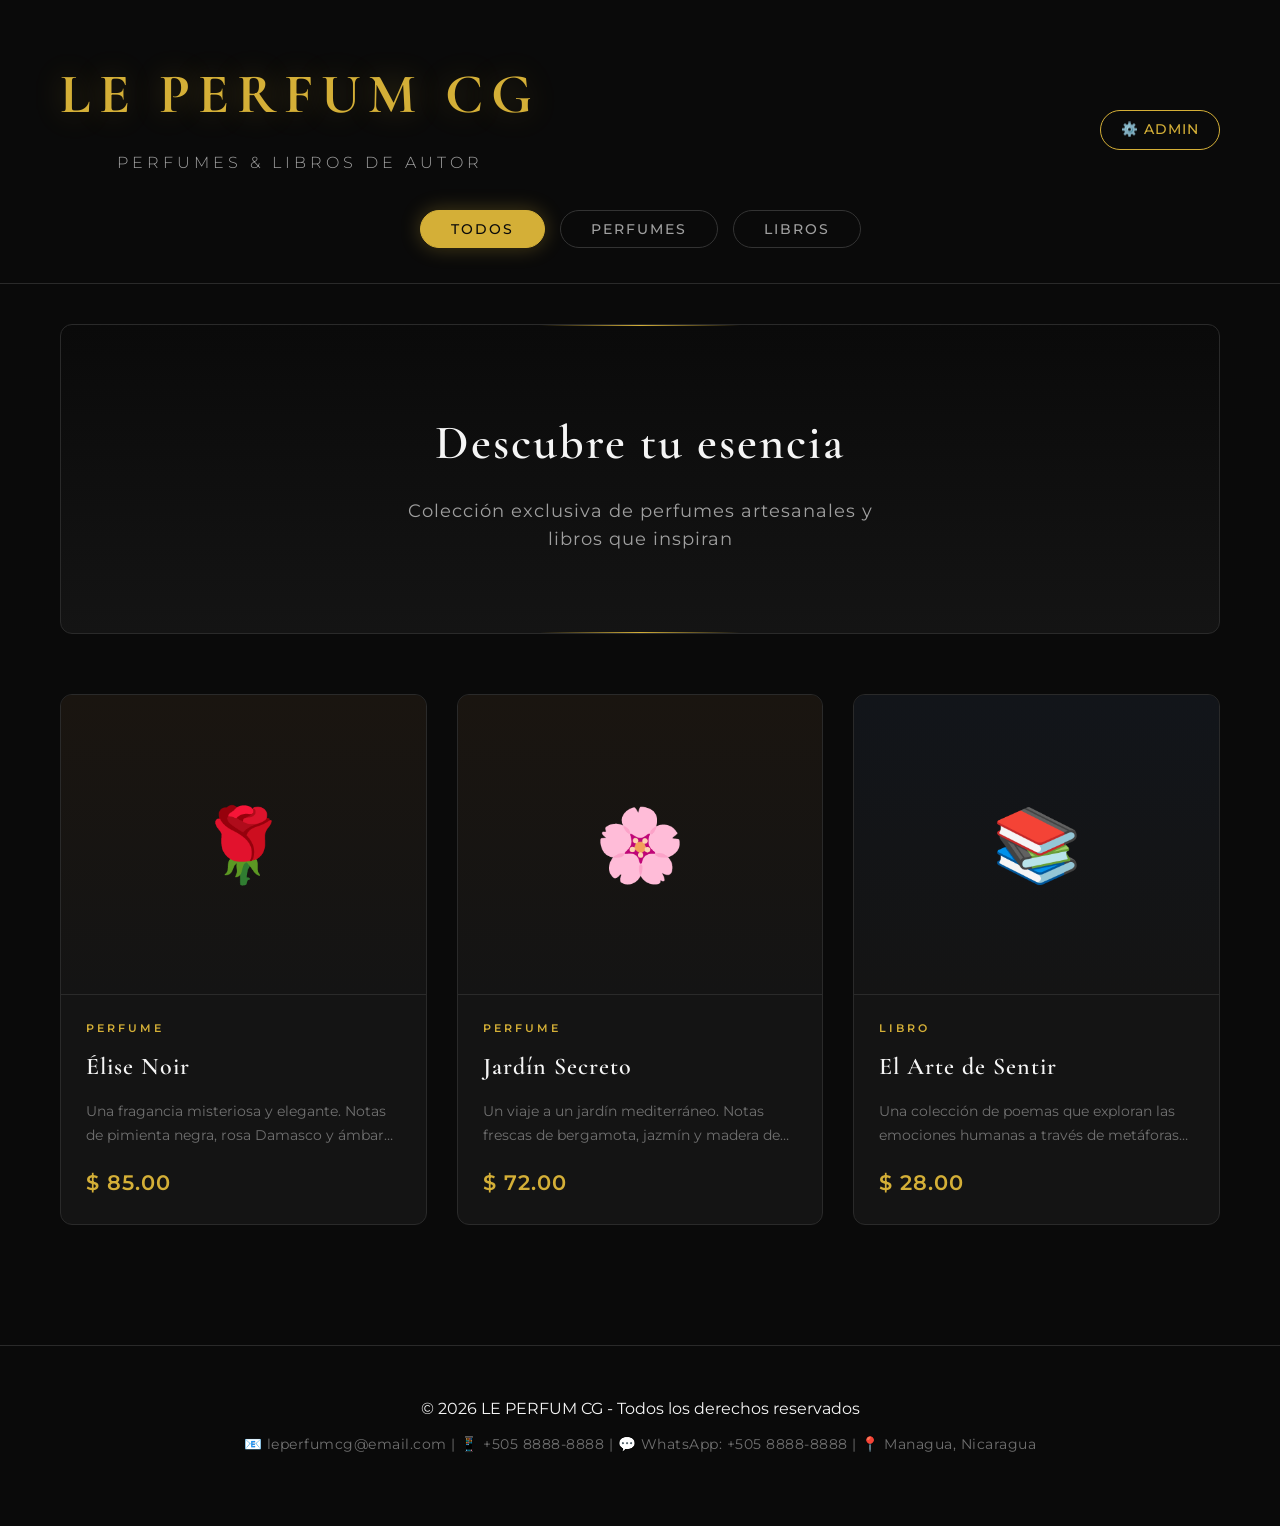
==== index.html @ 25c8f08e "Dark luxury redesign - Cormorant Garamond + Montserrat fonts" ====
<!DOCTYPE html>
<html lang="es">
<head>
    <meta charset="UTF-8">
    <meta name="viewport" content="width=device-width, initial-scale=1.0">
    <title>LE PERFUM CG - Catálogo</title>
    <link rel="stylesheet" href="styles.css">
    <link href="https://fonts.googleapis.com/css2?family=Cormorant+Garamond:wght@400;500;600;700&family=Montserrat:wght@300;400;500;600&display=swap" rel="stylesheet">
</head>
<body>
    <header class="header">
        <div class="container">
            <div class="header-top">
                <div>
                    <h1 class="logo" id="headerLogo">LE PERFUM CG</h1>
                    <p class="tagline" id="headerSlogan">Perfumes & Libros de Autor</p>
                </div>
                <a href="admin.html" class="admin-link">⚙️ Admin</a>
            </div>
            <nav class="nav">
                <button class="nav-btn active" data-filter="all">Todos</button>
                <button class="nav-btn" data-filter="perfume">Perfumes</button>
                <button class="nav-btn" data-filter="libro">Libros</button>
            </nav>
        </div>
    </header>

    <main class="main">
        <div class="container">
            <section class="hero">
                <h2>Descubre tu esencia</h2>
                <p>Colección exclusiva de perfumes artesanales y libros que inspiran</p>
            </section>

            <div class="products-grid" id="productsGrid">
                <!-- Productos se cargan dinámicamente -->
            </div>
        </div>
    </main>

    <section class="product-detail" id="productDetail">
        <div class="detail-content">
            <button class="close-btn" id="closeDetail">&times;</button>
            <div class="detail-image" id="detailImage"></div>
            <div class="detail-info">
                <h2 id="detailName"></h2>
                <p class="detail-category" id="detailCategory"></p>
                <p class="detail-description" id="detailDescription"></p>
                <p class="detail-price" id="detailPrice"></p>
                <div class="detail-features" id="detailFeatures"></div>
                <button class="contact-btn">Consultar disponibilidad</button>
            </div>
        </div>
    </section>

    <footer class="footer">
        <div class="container">
            <p id="footerText">&copy; 2026 LE PERFUM CG - Todos los derechos reservados</p>
            <p class="contact-info" id="footerContact">Contacto: leperfumcg@email.com | WhatsApp: +505 8888-8888</p>
            <div class="social-links" id="socialLinks"></div>
        </div>
    </footer>

    <script src="catalog.js"></script>
    <script src="app.js"></script>
</body>
</html>
---- styles.css ----
* {
    margin: 0;
    padding: 0;
    box-sizing: border-box;
}

:root {
    --primary: #0a0a0a;
    --primary-light: #1a1a1a;
    --primary-medium: #141414;
    --accent: #d4af37;
    --accent-light: #e8c960;
    --accent-glow: rgba(212, 175, 55, 0.3);
    --bg-body: #0a0a0a;
    --bg-card: #141414;
    --bg-card-hover: #1a1a1a;
    --text-primary: #f5f5f5;
    --text-secondary: #a0a0a0;
    --text-muted: #707070;
    --border: #2a2a2a;
    --border-light: #333333;
    --white: #ffffff;
    --shadow: 0 4px 30px rgba(0, 0, 0, 0.5);
    --shadow-hover: 0 8px 40px rgba(212, 175, 55, 0.15);
    --radius: 12px;
    --transition: all 0.4s cubic-bezier(0.25, 0.46, 0.45, 0.94);
}

body {
    font-family: 'Montserrat', sans-serif;
    background: var(--bg-body);
    color: var(--text-primary);
    line-height: 1.6;
}

.container {
    max-width: 1200px;
    margin: 0 auto;
    padding: 0 20px;
}

/* Header */
.header {
    background: var(--primary);
    color: var(--white);
    padding: 50px 0 35px;
    text-align: center;
    border-bottom: 1px solid var(--border);
}

.header-top {
    display: flex;
    justify-content: space-between;
    align-items: center;
    flex-wrap: wrap;
    gap: 20px;
}

.admin-link {
    color: var(--accent);
    text-decoration: none;
    font-size: 0.85rem;
    padding: 8px 20px;
    border: 1px solid var(--accent);
    border-radius: 30px;
    transition: var(--transition);
    letter-spacing: 1px;
    text-transform: uppercase;
    font-weight: 500;
}

.admin-link:hover {
    background: var(--accent);
    color: var(--primary);
    box-shadow: 0 0 20px var(--accent-glow);
}

.logo {
    font-family: 'Cormorant Garamond', serif;
    font-size: 3.5rem;
    font-weight: 700;
    letter-spacing: 8px;
    margin-bottom: 10px;
    color: var(--accent);
    text-shadow: 0 0 30px var(--accent-glow);
}

.tagline {
    font-size: 1rem;
    font-weight: 300;
    color: var(--text-secondary);
    letter-spacing: 4px;
    margin-bottom: 35px;
    text-transform: uppercase;
}

.nav {
    display: flex;
    justify-content: center;
    gap: 15px;
    flex-wrap: wrap;
}

.nav-btn {
    background: transparent;
    border: 1px solid var(--border-light);
    color: var(--text-secondary);
    padding: 10px 30px;
    font-family: 'Montserrat', sans-serif;
    font-size: 0.85rem;
    font-weight: 500;
    cursor: pointer;
    border-radius: 30px;
    transition: var(--transition);
    letter-spacing: 2px;
    text-transform: uppercase;
}

.nav-btn:hover,
.nav-btn.active {
    background: var(--accent);
    color: var(--primary);
    border-color: var(--accent);
    box-shadow: 0 0 20px var(--accent-glow);
}

/* Hero */
.hero {
    text-align: center;
    padding: 80px 20px;
    background: linear-gradient(180deg, var(--primary) 0%, var(--primary-medium) 100%);
    border-radius: var(--radius);
    margin: 40px 0;
    border: 1px solid var(--border);
    position: relative;
    overflow: hidden;
}

.hero::before {
    content: '';
    position: absolute;
    top: 0;
    left: 50%;
    transform: translateX(-50%);
    width: 200px;
    height: 1px;
    background: linear-gradient(90deg, transparent, var(--accent), transparent);
}

.hero::after {
    content: '';
    position: absolute;
    bottom: 0;
    left: 50%;
    transform: translateX(-50%);
    width: 200px;
    height: 1px;
    background: linear-gradient(90deg, transparent, var(--accent), transparent);
}

.hero h2 {
    font-family: 'Cormorant Garamond', serif;
    font-size: 3rem;
    color: var(--text-primary);
    margin-bottom: 15px;
    font-weight: 600;
    letter-spacing: 2px;
}

.hero p {
    color: var(--text-secondary);
    font-size: 1.1rem;
    max-width: 500px;
    margin: 0 auto;
    letter-spacing: 1px;
}

/* Products Grid */
.products-grid {
    display: grid;
    grid-template-columns: repeat(auto-fill, minmax(300px, 1fr));
    gap: 30px;
    padding: 20px 0 80px;
}

/* Product Card */
.product-card {
    background: var(--bg-card);
    border-radius: var(--radius);
    overflow: hidden;
    border: 1px solid var(--border);
    transition: var(--transition);
    cursor: pointer;
}

.product-card:hover {
    transform: translateY(-10px);
    border-color: var(--accent);
    box-shadow: var(--shadow-hover);
}

.product-image {
    width: 100%;
    height: 300px;
    display: flex;
    align-items: center;
    justify-content: center;
    font-size: 4.5rem;
    background: var(--primary-medium);
    border-bottom: 1px solid var(--border);
    transition: var(--transition);
}

.product-card:hover .product-image {
    background: var(--primary-light);
}

.product-image.perfume {
    background: linear-gradient(180deg, #1a1510 0%, #141414 100%);
}

.product-image.libro {
    background: linear-gradient(180deg, #12151a 0%, #141414 100%);
}

.product-card:hover .product-image.perfume {
    background: linear-gradient(180deg, #2a2015 0%, #1a1a1a 100%);
}

.product-card:hover .product-image.libro {
    background: linear-gradient(180deg, #151a25 0%, #1a1a1a 100%);
}

.product-info {
    padding: 25px;
}

.product-category {
    font-size: 0.7rem;
    text-transform: uppercase;
    letter-spacing: 3px;
    color: var(--accent);
    font-weight: 600;
    margin-bottom: 10px;
}

.product-name {
    font-family: 'Cormorant Garamond', serif;
    font-size: 1.5rem;
    color: var(--text-primary);
    margin-bottom: 12px;
    font-weight: 600;
    letter-spacing: 1px;
}

.product-description {
    font-size: 0.9rem;
    color: var(--text-muted);
    margin-bottom: 18px;
    display: -webkit-box;
    -webkit-line-clamp: 2;
    -webkit-box-orient: vertical;
    overflow: hidden;
    line-height: 1.7;
}

.product-price {
    font-size: 1.3rem;
    font-weight: 600;
    color: var(--accent);
    letter-spacing: 1px;
}

/* Product Detail Modal */
.product-detail {
    position: fixed;
    top: 0;
    left: 0;
    width: 100%;
    height: 100%;
    background: rgba(0, 0, 0, 0.92);
    display: none;
    align-items: center;
    justify-content: center;
    z-index: 1000;
    padding: 20px;
    backdrop-filter: blur(10px);
}

.product-detail.active {
    display: flex;
}

.detail-content {
    background: var(--bg-card);
    border-radius: var(--radius);
    max-width: 850px;
    width: 100%;
    max-height: 90vh;
    overflow-y: auto;
    display: grid;
    grid-template-columns: 1fr 1fr;
    position: relative;
    border: 1px solid var(--border);
    box-shadow: 0 20px 60px rgba(0, 0, 0, 0.5);
}

.close-btn {
    position: absolute;
    top: 15px;
    right: 15px;
    background: var(--primary);
    border: 1px solid var(--border);
    font-size: 1.5rem;
    cursor: pointer;
    color: var(--text-secondary);
    z-index: 10;
    width: 45px;
    height: 45px;
    display: flex;
    align-items: center;
    justify-content: center;
    border-radius: 50%;
    transition: var(--transition);
}

.close-btn:hover {
    background: var(--accent);
    color: var(--primary);
    border-color: var(--accent);
}

.detail-image {
    min-height: 400px;
    display: flex;
    align-items: center;
    justify-content: center;
    font-size: 6rem;
    border-radius: var(--radius) 0 0 var(--radius);
}

.detail-image.product-image.perfume {
    background: linear-gradient(180deg, #1a1510 0%, #141414 100%);
}

.detail-image.product-image.libro {
    background: linear-gradient(180deg, #12151a 0%, #141414 100%);
}

.detail-info {
    padding: 45px;
    display: flex;
    flex-direction: column;
    justify-content: center;
}

.detail-info h2 {
    font-family: 'Cormorant Garamond', serif;
    font-size: 2.2rem;
    color: var(--text-primary);
    margin-bottom: 12px;
    font-weight: 600;
    letter-spacing: 1px;
}

.detail-category {
    font-size: 0.75rem;
    text-transform: uppercase;
    letter-spacing: 3px;
    color: var(--accent);
    font-weight: 600;
    margin-bottom: 25px;
}

.detail-description {
    color: var(--text-secondary);
    margin-bottom: 25px;
    line-height: 1.9;
    font-size: 0.95rem;
}

.detail-price {
    font-size: 1.7rem;
    font-weight: 600;
    color: var(--accent);
    margin-bottom: 30px;
    letter-spacing: 1px;
}

.detail-features {
    margin-bottom: 30px;
}

.detail-features h4 {
    font-size: 0.8rem;
    text-transform: uppercase;
    letter-spacing: 2px;
    color: var(--text-primary);
    margin-bottom: 15px;
    font-weight: 600;
}

.detail-features ul {
    list-style: none;
}

.detail-features li {
    padding: 8px 0;
    color: var(--text-secondary);
    font-size: 0.9rem;
    border-bottom: 1px solid var(--border);
}

.detail-features li::before {
    content: "—";
    color: var(--accent);
    margin-right: 12px;
}

.contact-btn {
    background: var(--accent);
    color: var(--primary);
    border: none;
    padding: 16px 35px;
    font-family: 'Montserrat', sans-serif;
    font-size: 0.85rem;
    font-weight: 600;
    cursor: pointer;
    border-radius: 30px;
    transition: var(--transition);
    letter-spacing: 2px;
    text-transform: uppercase;
}

.contact-btn:hover {
    background: var(--accent-light);
    box-shadow: 0 0 25px var(--accent-glow);
}

/* Footer */
.footer {
    background: var(--primary);
    color: var(--text-primary);
    text-align: center;
    padding: 50px 20px;
    margin-top: 40px;
    border-top: 1px solid var(--border);
}

.footer p {
    margin-bottom: 12px;
}

.contact-info {
    color: var(--text-muted);
    font-size: 0.9rem;
    letter-spacing: 0.5px;
}

.social-links {
    margin-top: 20px;
    display: flex;
    justify-content: center;
    gap: 25px;
}

.social-link {
    color: var(--accent);
    text-decoration: none;
    font-size: 0.85rem;
    transition: var(--transition);
    letter-spacing: 1px;
    text-transform: uppercase;
    font-weight: 500;
}

.social-link:hover {
    color: var(--accent-light);
    text-shadow: 0 0 10px var(--accent-glow);
}

/* Responsive */
@media (max-width: 768px) {
    .header-top {
        flex-direction: column;
        text-align: center;
    }

    .logo {
        font-size: 2.2rem;
        letter-spacing: 4px;
    }

    .tagline {
        font-size: 0.85rem;
        letter-spacing: 3px;
    }

    .hero h2 {
        font-size: 2rem;
    }

    .detail-content {
        grid-template-columns: 1fr;
    }

    .detail-image {
        min-height: 250px;
        border-radius: var(--radius) var(--radius) 0 0;
    }

    .detail-info {
        padding: 30px;
    }

    .products-grid {
        grid-template-columns: 1fr;
    }
}

/* Animaciones de entrada */
.product-card {
    animation: fadeInUp 0.6s cubic-bezier(0.25, 0.46, 0.45, 0.94) forwards;
    opacity: 0;
}

@keyframes fadeInUp {
    from {
        opacity: 0;
        transform: translateY(30px);
    }
    to {
        opacity: 1;
        transform: translateY(0);
    }
}

.product-card:nth-child(1) { animation-delay: 0.1s; }
.product-card:nth-child(2) { animation-delay: 0.2s; }
.product-card:nth-child(3) { animation-delay: 0.3s; }
.product-card:nth-child(4) { animation-delay: 0.4s; }
.product-card:nth-child(5) { animation-delay: 0.5s; }
.product-card:nth-child(6) { animation-delay: 0.6s; }

/* Scrollbar elegante */
::-webkit-scrollbar {
    width: 8px;
}

::-webkit-scrollbar-track {
    background: var(--primary);
}

::-webkit-scrollbar-thumb {
    background: var(--border-light);
    border-radius: 4px;
}

::-webkit-scrollbar-thumb:hover {
    background: var(--accent);
}

/* Selección de texto */
::selection {
    background: var(--accent);
    color: var(--primary);
}
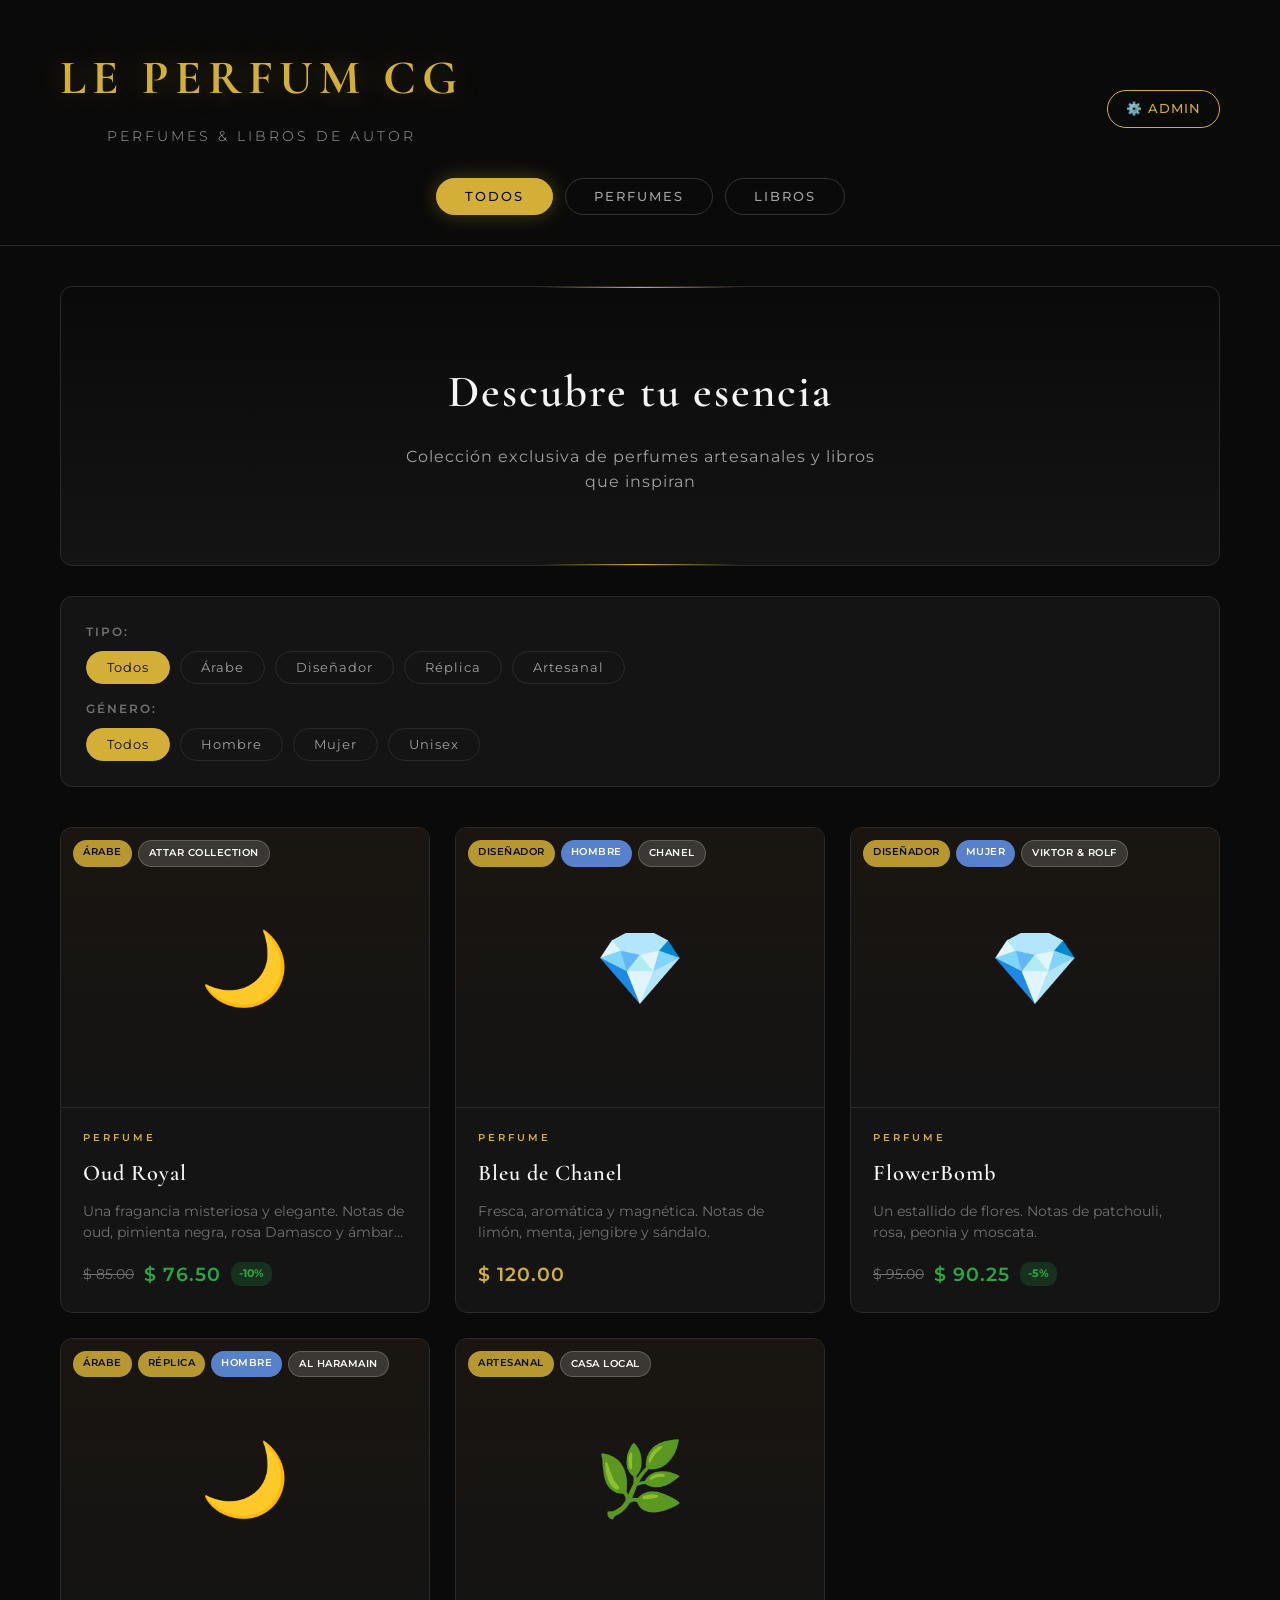
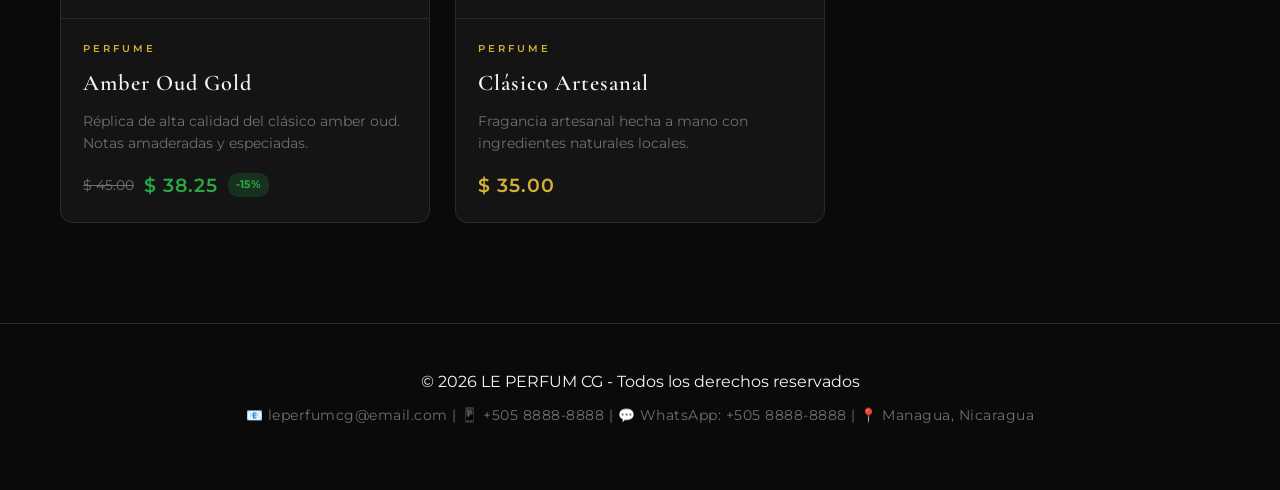
==== commit 4bfd9ae0: "Major update: responsive design, image upload, perfume types, gender filters, discounts" ====
--- a/index.html
+++ b/index.html
@@ -32,9 +32,34 @@
                 <p>Colección exclusiva de perfumes artesanales y libros que inspiran</p>
             </section>
 
+            <!-- Filtros avanzados -->
+            <div class="advanced-filters" id="advancedFilters">
+                <div class="filter-group">
+                    <label>Tipo:</label>
+                    <div class="filter-chips">
+                        <button class="filter-chip active" data-type="all">Todos</button>
+                        <button class="filter-chip" data-type="arabe">Árabe</button>
+                        <button class="filter-chip" data-type="disenador">Diseñador</button>
+                        <button class="filter-chip" data-type="replica">Réplica</button>
+                        <button class="filter-chip" data-type="artesanal">Artesanal</button>
+                    </div>
+                </div>
+                <div class="filter-group">
+                    <label>Género:</label>
+                    <div class="filter-chips">
+                        <button class="filter-chip active" data-gender="all">Todos</button>
+                        <button class="filter-chip" data-gender="hombre">Hombre</button>
+                        <button class="filter-chip" data-gender="mujer">Mujer</button>
+                        <button class="filter-chip" data-gender="unisex">Unisex</button>
+                    </div>
+                </div>
+            </div>
+
             <div class="products-grid" id="productsGrid">
                 <!-- Productos se cargan dinámicamente -->
             </div>
+
+            <p class="no-results" id="noResults" style="display:none;">No se encontraron productos con estos filtros.</p>
         </div>
     </main>
 
@@ -43,6 +68,7 @@
             <button class="close-btn" id="closeDetail">&times;</button>
             <div class="detail-image" id="detailImage"></div>
             <div class="detail-info">
+                <p class="detail-brand" id="detailBrand"></p>
                 <h2 id="detailName"></h2>
                 <p class="detail-category" id="detailCategory"></p>
                 <p class="detail-description" id="detailDescription"></p>
@@ -56,7 +82,7 @@
     <footer class="footer">
         <div class="container">
             <p id="footerText">&copy; 2026 LE PERFUM CG - Todos los derechos reservados</p>
-            <p class="contact-info" id="footerContact">Contacto: leperfumcg@email.com | WhatsApp: +505 8888-8888</p>
+            <p class="contact-info" id="footerContact"></p>
             <div class="social-links" id="socialLinks"></div>
         </div>
     </footer>
--- a/styles.css
+++ b/styles.css
@@ -43,7 +43,7 @@
 .header {
     background: var(--primary);
     color: var(--white);
-    padding: 50px 0 35px;
+    padding: 40px 0 30px;
     text-align: center;
     border-bottom: 1px solid var(--border);
 }
@@ -59,8 +59,8 @@
 .admin-link {
     color: var(--accent);
     text-decoration: none;
-    font-size: 0.85rem;
-    padding: 8px 20px;
+    font-size: 0.8rem;
+    padding: 8px 18px;
     border: 1px solid var(--accent);
     border-radius: 30px;
     transition: var(--transition);
@@ -77,27 +77,27 @@
 
 .logo {
     font-family: 'Cormorant Garamond', serif;
-    font-size: 3.5rem;
+    font-size: 3rem;
     font-weight: 700;
-    letter-spacing: 8px;
-    margin-bottom: 10px;
+    letter-spacing: 6px;
+    margin-bottom: 8px;
     color: var(--accent);
     text-shadow: 0 0 30px var(--accent-glow);
 }
 
 .tagline {
-    font-size: 1rem;
+    font-size: 0.9rem;
     font-weight: 300;
     color: var(--text-secondary);
-    letter-spacing: 4px;
-    margin-bottom: 35px;
+    letter-spacing: 3px;
+    margin-bottom: 30px;
     text-transform: uppercase;
 }
 
 .nav {
     display: flex;
     justify-content: center;
-    gap: 15px;
+    gap: 12px;
     flex-wrap: wrap;
 }
 
@@ -105,9 +105,9 @@
     background: transparent;
     border: 1px solid var(--border-light);
     color: var(--text-secondary);
-    padding: 10px 30px;
+    padding: 10px 28px;
     font-family: 'Montserrat', sans-serif;
-    font-size: 0.85rem;
+    font-size: 0.8rem;
     font-weight: 500;
     cursor: pointer;
     border-radius: 30px;
@@ -127,10 +127,10 @@
 /* Hero */
 .hero {
     text-align: center;
-    padding: 80px 20px;
+    padding: 70px 20px;
     background: linear-gradient(180deg, var(--primary) 0%, var(--primary-medium) 100%);
     border-radius: var(--radius);
-    margin: 40px 0;
+    margin: 40px 0 30px;
     border: 1px solid var(--border);
     position: relative;
     overflow: hidden;
@@ -160,7 +160,7 @@
 
 .hero h2 {
     font-family: 'Cormorant Garamond', serif;
-    font-size: 3rem;
+    font-size: 2.8rem;
     color: var(--text-primary);
     margin-bottom: 15px;
     font-weight: 600;
@@ -169,18 +169,79 @@
 
 .hero p {
     color: var(--text-secondary);
-    font-size: 1.1rem;
+    font-size: 1rem;
     max-width: 500px;
     margin: 0 auto;
     letter-spacing: 1px;
 }
 
+/* Advanced Filters */
+.advanced-filters {
+    margin-bottom: 30px;
+    padding: 25px;
+    background: var(--bg-card);
+    border-radius: var(--radius);
+    border: 1px solid var(--border);
+}
+
+.filter-group {
+    margin-bottom: 15px;
+}
+
+.filter-group:last-child {
+    margin-bottom: 0;
+}
+
+.filter-group label {
+    display: block;
+    font-size: 0.75rem;
+    text-transform: uppercase;
+    letter-spacing: 2px;
+    color: var(--text-muted);
+    margin-bottom: 10px;
+    font-weight: 600;
+}
+
+.filter-chips {
+    display: flex;
+    flex-wrap: wrap;
+    gap: 10px;
+}
+
+.filter-chip {
+    background: transparent;
+    border: 1px solid var(--border);
+    color: var(--text-secondary);
+    padding: 8px 20px;
+    border-radius: 25px;
+    cursor: pointer;
+    font-family: 'Montserrat', sans-serif;
+    font-size: 0.8rem;
+    transition: var(--transition);
+    letter-spacing: 1px;
+}
+
+.filter-chip:hover,
+.filter-chip.active {
+    background: var(--accent);
+    color: var(--primary);
+    border-color: var(--accent);
+}
+
+/* No Results */
+.no-results {
+    text-align: center;
+    padding: 60px 20px;
+    color: var(--text-muted);
+    font-size: 1.1rem;
+}
+
 /* Products Grid */
 .products-grid {
     display: grid;
-    grid-template-columns: repeat(auto-fill, minmax(300px, 1fr));
-    gap: 30px;
-    padding: 20px 0 80px;
+    grid-template-columns: repeat(3, 1fr);
+    gap: 25px;
+    padding: 10px 0 60px;
 }
 
 /* Product Card */
@@ -194,14 +255,14 @@
 }
 
 .product-card:hover {
-    transform: translateY(-10px);
+    transform: translateY(-8px);
     border-color: var(--accent);
     box-shadow: var(--shadow-hover);
 }
 
 .product-image {
     width: 100%;
-    height: 300px;
+    height: 280px;
     display: flex;
     align-items: center;
     justify-content: center;
@@ -209,10 +270,23 @@
     background: var(--primary-medium);
     border-bottom: 1px solid var(--border);
     transition: var(--transition);
-}
-
-.product-card:hover .product-image {
-    background: var(--primary-light);
+    position: relative;
+    overflow: hidden;
+}
+
+.product-img {
+    width: 100%;
+    height: 100%;
+    object-fit: cover;
+}
+
+.product-emoji {
+    font-size: 4.5rem;
+    transition: transform 0.3s;
+}
+
+.product-card:hover .product-emoji {
+    transform: scale(1.1);
 }
 
 .product-image.perfume {
@@ -231,44 +305,110 @@
     background: linear-gradient(180deg, #151a25 0%, #1a1a1a 100%);
 }
 
+/* Badges */
+.product-badges {
+    position: absolute;
+    top: 12px;
+    left: 12px;
+    display: flex;
+    flex-wrap: wrap;
+    gap: 6px;
+}
+
+.badge {
+    padding: 4px 10px;
+    border-radius: 15px;
+    font-size: 0.65rem;
+    font-weight: 600;
+    letter-spacing: 0.5px;
+    text-transform: uppercase;
+    backdrop-filter: blur(10px);
+}
+
+.badge-type {
+    background: rgba(212, 175, 55, 0.85);
+    color: #0a0a0a;
+}
+
+.badge-gender {
+    background: rgba(100, 149, 237, 0.85);
+    color: #ffffff;
+}
+
+.badge-brand {
+    background: rgba(255, 255, 255, 0.15);
+    color: #ffffff;
+    border: 1px solid rgba(255, 255, 255, 0.2);
+}
+
 .product-info {
-    padding: 25px;
+    padding: 22px;
 }
 
 .product-category {
-    font-size: 0.7rem;
+    font-size: 0.65rem;
     text-transform: uppercase;
     letter-spacing: 3px;
     color: var(--accent);
     font-weight: 600;
-    margin-bottom: 10px;
+    margin-bottom: 8px;
 }
 
 .product-name {
     font-family: 'Cormorant Garamond', serif;
-    font-size: 1.5rem;
+    font-size: 1.4rem;
     color: var(--text-primary);
-    margin-bottom: 12px;
+    margin-bottom: 10px;
     font-weight: 600;
     letter-spacing: 1px;
 }
 
 .product-description {
-    font-size: 0.9rem;
+    font-size: 0.85rem;
     color: var(--text-muted);
-    margin-bottom: 18px;
+    margin-bottom: 15px;
     display: -webkit-box;
     -webkit-line-clamp: 2;
     -webkit-box-orient: vertical;
     overflow: hidden;
-    line-height: 1.7;
-}
-
+    line-height: 1.6;
+}
+
+/* Price */
 .product-price {
-    font-size: 1.3rem;
+    font-size: 1.2rem;
     font-weight: 600;
     color: var(--accent);
     letter-spacing: 1px;
+}
+
+.price-container {
+    display: flex;
+    align-items: center;
+    gap: 10px;
+    flex-wrap: wrap;
+}
+
+.price-original {
+    text-decoration: line-through;
+    color: var(--text-muted);
+    font-size: 0.9rem;
+}
+
+.price-final {
+    font-size: 1.2rem;
+    font-weight: 600;
+    color: #28a745;
+    letter-spacing: 1px;
+}
+
+.price-discount-badge {
+    background: rgba(40, 167, 69, 0.2);
+    color: #28a745;
+    padding: 3px 8px;
+    border-radius: 10px;
+    font-size: 0.7rem;
+    font-weight: 700;
 }
 
 /* Product Detail Modal */
@@ -337,6 +477,13 @@
     justify-content: center;
     font-size: 6rem;
     border-radius: var(--radius) 0 0 var(--radius);
+    overflow: hidden;
+}
+
+.detail-image img {
+    width: 100%;
+    height: 100%;
+    object-fit: cover;
 }
 
 .detail-image.product-image.perfume {
@@ -348,56 +495,76 @@
 }
 
 .detail-info {
-    padding: 45px;
+    padding: 40px;
     display: flex;
     flex-direction: column;
     justify-content: center;
 }
 
+.detail-brand {
+    font-size: 0.75rem;
+    text-transform: uppercase;
+    letter-spacing: 3px;
+    color: var(--text-muted);
+    margin-bottom: 8px;
+}
+
 .detail-info h2 {
     font-family: 'Cormorant Garamond', serif;
-    font-size: 2.2rem;
+    font-size: 2rem;
+    color: var(--text-primary);
+    margin-bottom: 10px;
+    font-weight: 600;
+    letter-spacing: 1px;
+}
+
+.detail-category {
+    font-size: 0.75rem;
+    text-transform: uppercase;
+    letter-spacing: 2px;
+    color: var(--accent);
+    font-weight: 600;
+    margin-bottom: 20px;
+}
+
+.detail-description {
+    color: var(--text-secondary);
+    margin-bottom: 20px;
+    line-height: 1.8;
+    font-size: 0.9rem;
+}
+
+.detail-price {
+    font-size: 1.5rem;
+    font-weight: 600;
+    color: var(--accent);
+    margin-bottom: 25px;
+    letter-spacing: 1px;
+}
+
+.detail-price-original {
+    text-decoration: line-through;
+    color: var(--text-muted);
+    font-size: 1rem;
+    margin-right: 10px;
+}
+
+.detail-price-final {
+    color: #28a745;
+    font-size: 1.5rem;
+}
+
+.detail-features {
+    margin-bottom: 25px;
+}
+
+.detail-features h4 {
+    font-size: 0.8rem;
+    text-transform: uppercase;
+    letter-spacing: 2px;
     color: var(--text-primary);
     margin-bottom: 12px;
     font-weight: 600;
-    letter-spacing: 1px;
-}
-
-.detail-category {
-    font-size: 0.75rem;
-    text-transform: uppercase;
-    letter-spacing: 3px;
-    color: var(--accent);
-    font-weight: 600;
-    margin-bottom: 25px;
-}
-
-.detail-description {
-    color: var(--text-secondary);
-    margin-bottom: 25px;
-    line-height: 1.9;
-    font-size: 0.95rem;
-}
-
-.detail-price {
-    font-size: 1.7rem;
-    font-weight: 600;
-    color: var(--accent);
-    margin-bottom: 30px;
-    letter-spacing: 1px;
-}
-
-.detail-features {
-    margin-bottom: 30px;
-}
-
-.detail-features h4 {
-    font-size: 0.8rem;
-    text-transform: uppercase;
-    letter-spacing: 2px;
-    color: var(--text-primary);
-    margin-bottom: 15px;
-    font-weight: 600;
 }
 
 .detail-features ul {
@@ -405,25 +572,25 @@
 }
 
 .detail-features li {
-    padding: 8px 0;
+    padding: 7px 0;
     color: var(--text-secondary);
-    font-size: 0.9rem;
+    font-size: 0.85rem;
     border-bottom: 1px solid var(--border);
 }
 
 .detail-features li::before {
     content: "—";
     color: var(--accent);
-    margin-right: 12px;
+    margin-right: 10px;
 }
 
 .contact-btn {
     background: var(--accent);
     color: var(--primary);
     border: none;
-    padding: 16px 35px;
+    padding: 14px 30px;
     font-family: 'Montserrat', sans-serif;
-    font-size: 0.85rem;
+    font-size: 0.8rem;
     font-weight: 600;
     cursor: pointer;
     border-radius: 30px;
@@ -442,23 +609,23 @@
     background: var(--primary);
     color: var(--text-primary);
     text-align: center;
-    padding: 50px 20px;
+    padding: 45px 20px;
     margin-top: 40px;
     border-top: 1px solid var(--border);
 }
 
 .footer p {
-    margin-bottom: 12px;
+    margin-bottom: 10px;
 }
 
 .contact-info {
     color: var(--text-muted);
-    font-size: 0.9rem;
+    font-size: 0.85rem;
     letter-spacing: 0.5px;
 }
 
 .social-links {
-    margin-top: 20px;
+    margin-top: 18px;
     display: flex;
     justify-content: center;
     gap: 25px;
@@ -467,7 +634,7 @@
 .social-link {
     color: var(--accent);
     text-decoration: none;
-    font-size: 0.85rem;
+    font-size: 0.8rem;
     transition: var(--transition);
     letter-spacing: 1px;
     text-transform: uppercase;
@@ -479,7 +646,16 @@
     text-shadow: 0 0 10px var(--accent-glow);
 }
 
-/* Responsive */
+/* ===== RESPONSIVE ===== */
+
+/* Tablet */
+@media (max-width: 1024px) {
+    .products-grid {
+        grid-template-columns: repeat(2, 1fr);
+    }
+}
+
+/* Mobile */
 @media (max-width: 768px) {
     .header-top {
         flex-direction: column;
@@ -487,21 +663,54 @@
     }
 
     .logo {
-        font-size: 2.2rem;
+        font-size: 2rem;
         letter-spacing: 4px;
     }
 
     .tagline {
-        font-size: 0.85rem;
-        letter-spacing: 3px;
+        font-size: 0.8rem;
+        letter-spacing: 2px;
+        margin-bottom: 25px;
+    }
+
+    .hero {
+        padding: 50px 15px;
+        margin: 25px 0 20px;
     }
 
     .hero h2 {
         font-size: 2rem;
     }
 
+    .hero p {
+        font-size: 0.9rem;
+    }
+
+    .products-grid {
+        grid-template-columns: 1fr;
+        gap: 20px;
+    }
+
+    .product-image {
+        height: 250px;
+    }
+
+    .advanced-filters {
+        padding: 18px;
+    }
+
+    .filter-chips {
+        gap: 8px;
+    }
+
+    .filter-chip {
+        padding: 6px 16px;
+        font-size: 0.75rem;
+    }
+
     .detail-content {
         grid-template-columns: 1fr;
+        max-height: 95vh;
     }
 
     .detail-image {
@@ -510,15 +719,66 @@
     }
 
     .detail-info {
-        padding: 30px;
-    }
-
-    .products-grid {
-        grid-template-columns: 1fr;
-    }
-}
-
-/* Animaciones de entrada */
+        padding: 25px;
+    }
+
+    .detail-info h2 {
+        font-size: 1.6rem;
+    }
+
+    .detail-price {
+        font-size: 1.3rem;
+    }
+
+    .social-links {
+        flex-direction: column;
+        gap: 12px;
+    }
+}
+
+/* Small Mobile */
+@media (max-width: 480px) {
+    .container {
+        padding: 0 15px;
+    }
+
+    .logo {
+        font-size: 1.6rem;
+    }
+
+    .nav-btn {
+        padding: 8px 18px;
+        font-size: 0.7rem;
+        letter-spacing: 1px;
+    }
+
+    .product-image {
+        height: 220px;
+    }
+
+    .product-emoji {
+        font-size: 3.5rem;
+    }
+
+    .product-info {
+        padding: 18px;
+    }
+
+    .product-name {
+        font-size: 1.2rem;
+    }
+
+    .hero h2 {
+        font-size: 1.7rem;
+    }
+
+    .badge {
+        font-size: 0.6rem;
+        padding: 3px 8px;
+    }
+}
+
+/* Animaciones */
 .product-card {
     animation: fadeInUp 0.6s cubic-bezier(0.25, 0.46, 0.45, 0.94) forwards;
     opacity: 0;
@@ -542,7 +802,7 @@
 .product-card:nth-child(5) { animation-delay: 0.5s; }
 .product-card:nth-child(6) { animation-delay: 0.6s; }
 
-/* Scrollbar elegante */
+/* Scrollbar */
 ::-webkit-scrollbar {
     width: 8px;
 }
@@ -560,7 +820,6 @@
     background: var(--accent);
 }
 
-/* Selección de texto */
 ::selection {
     background: var(--accent);
     color: var(--primary);
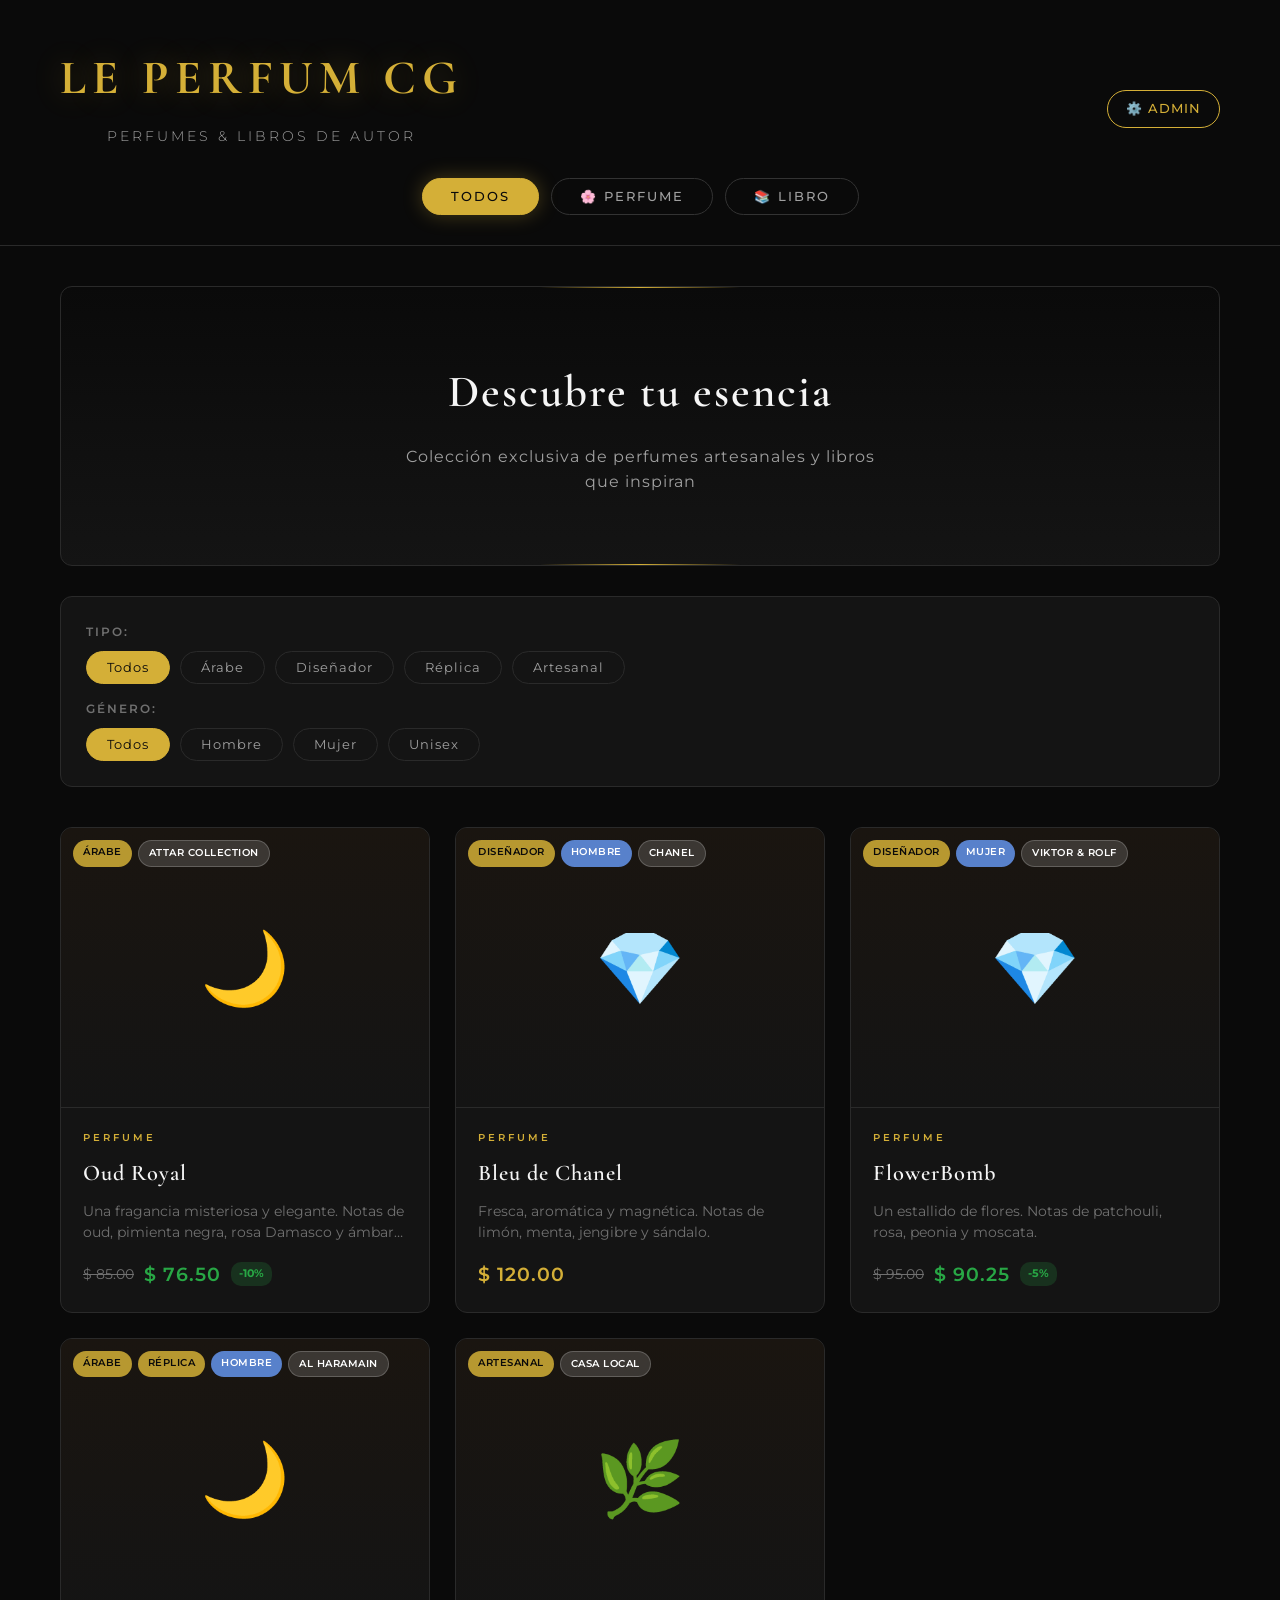
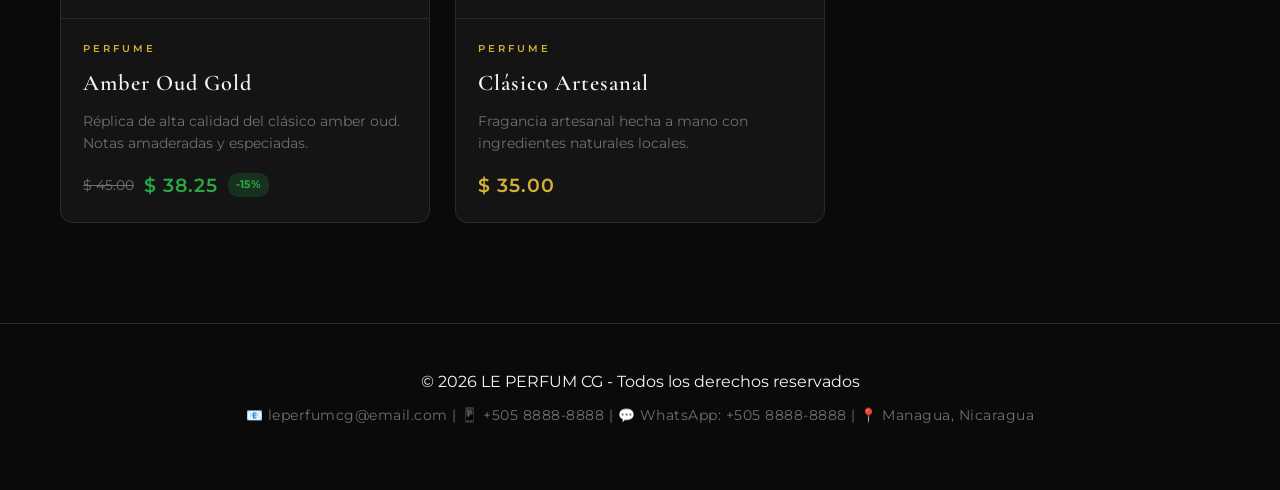
==== commit 30a20adb: "Square images, dynamic categories management, dynamic filters" ====
--- a/index.html
+++ b/index.html
@@ -18,9 +18,7 @@
                 <a href="admin.html" class="admin-link">⚙️ Admin</a>
             </div>
             <nav class="nav">
-                <button class="nav-btn active" data-filter="all">Todos</button>
-                <button class="nav-btn" data-filter="perfume">Perfumes</button>
-                <button class="nav-btn" data-filter="libro">Libros</button>
+                <!-- Se genera dinámicamente desde app.js -->
             </nav>
         </div>
     </header>
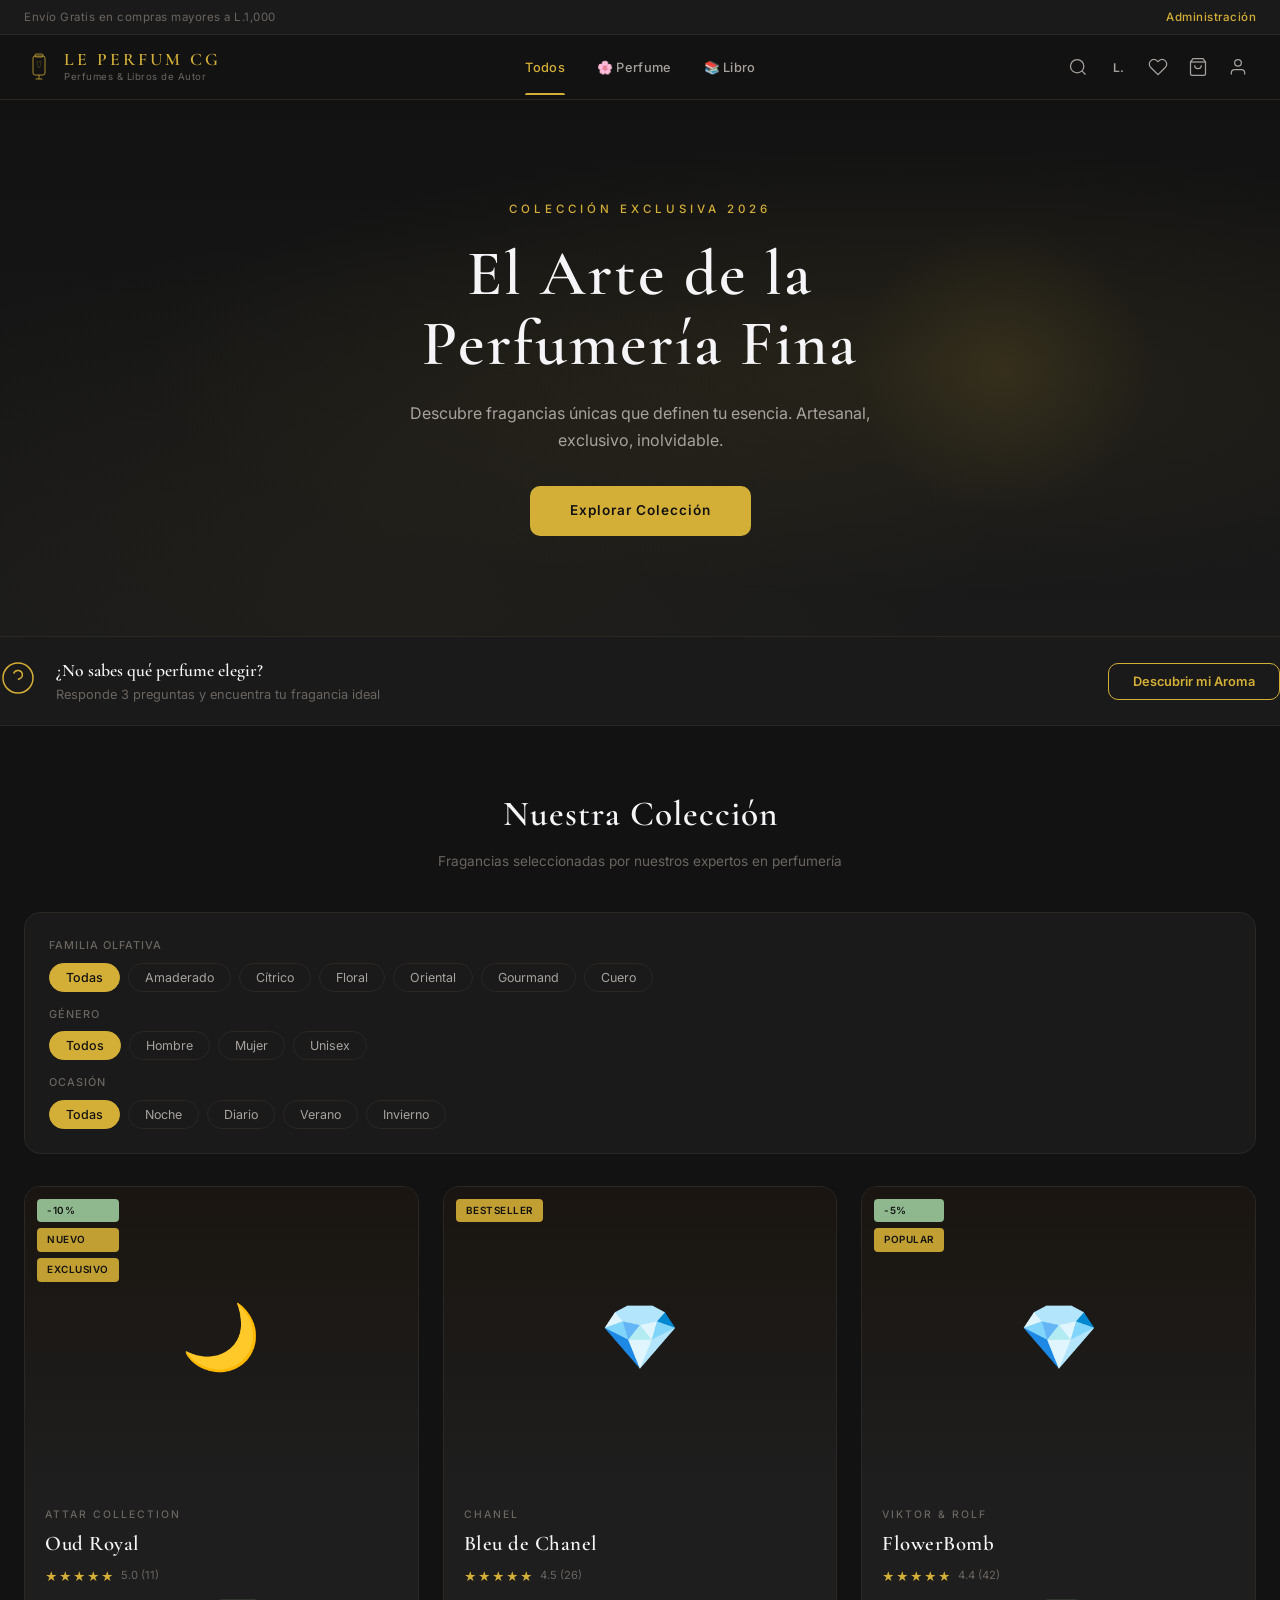
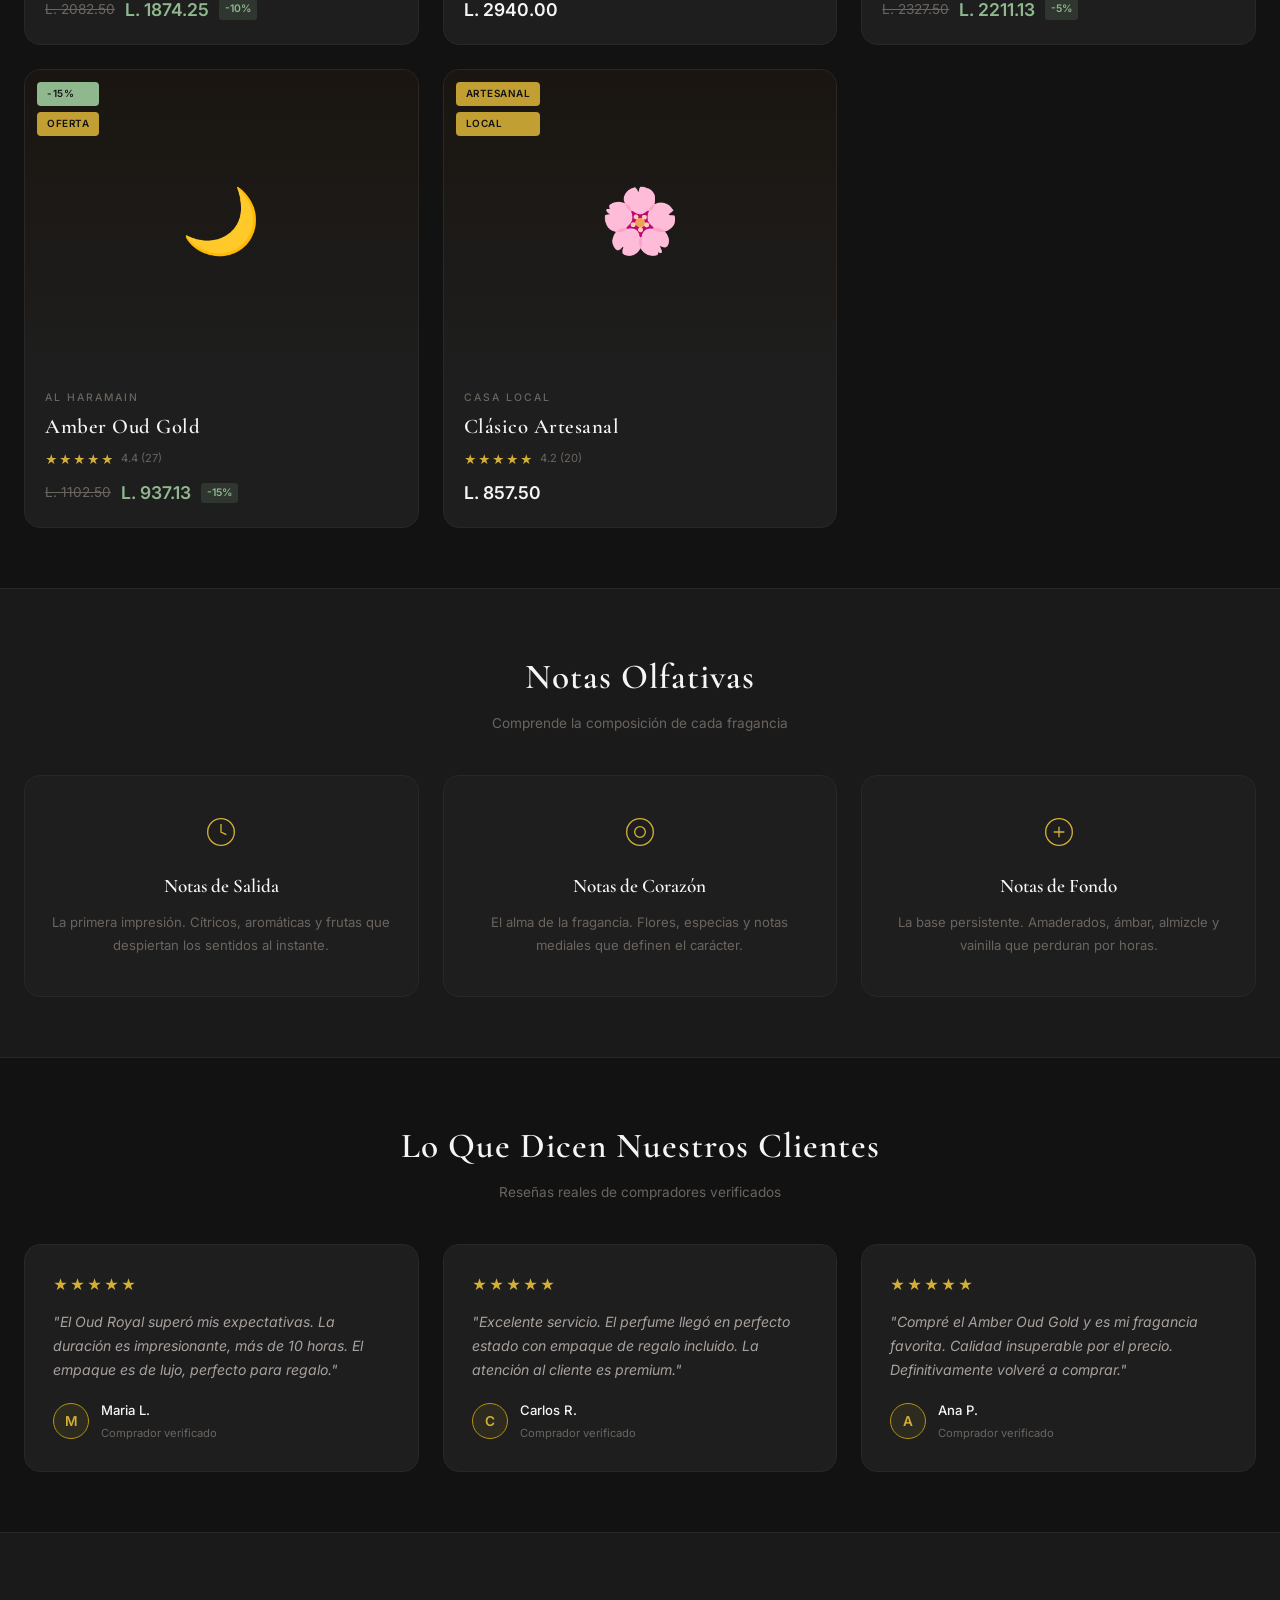
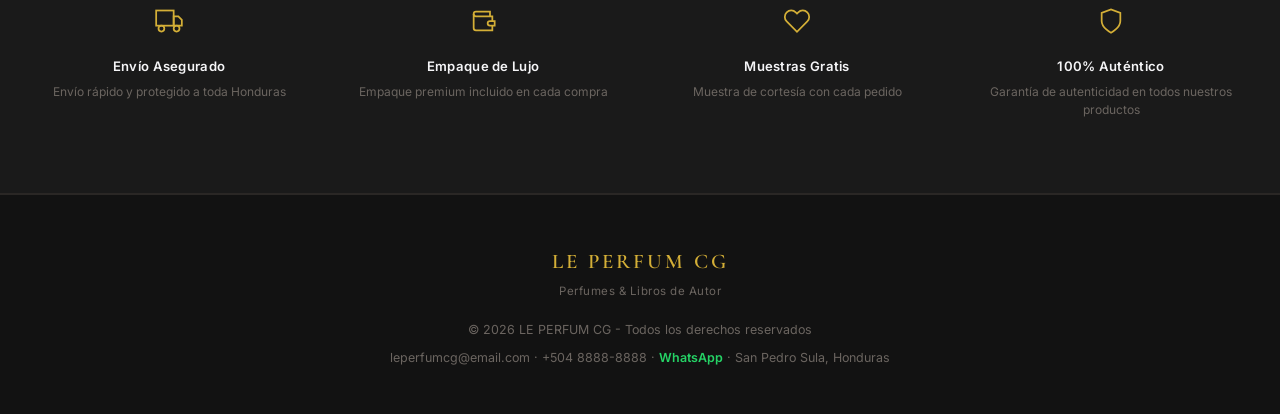
==== commit f44936ae: "feat: premium luxury catalog redesign + new product fields (olfactory, occasion, notes) + complete f" ====
--- a/index.html
+++ b/index.html
@@ -3,65 +3,269 @@
 <head>
     <meta charset="UTF-8">
     <meta name="viewport" content="width=device-width, initial-scale=1.0">
-    <title>LE PERFUM CG - Catálogo</title>
+    <title>LE PERFUM CG - Perfumería Fina & Esencias de Autor</title>
     <link rel="stylesheet" href="styles.css">
-    <link href="https://fonts.googleapis.com/css2?family=Cormorant+Garamond:wght@400;500;600;700&family=Montserrat:wght@300;400;500;600&display=swap" rel="stylesheet">
+    <link href="https://fonts.googleapis.com/css2?family=Cormorant+Garamond:wght@400;500;600;700&family=Inter:wght@300;400;500;600&display=swap" rel="stylesheet">
 </head>
 <body>
-    <header class="header">
-        <div class="container">
-            <div class="header-top">
-                <div>
-                    <h1 class="logo" id="headerLogo">LE PERFUM CG</h1>
-                    <p class="tagline" id="headerSlogan">Perfumes & Libros de Autor</p>
-                </div>
-                <a href="admin.html" class="admin-link">⚙️ Admin</a>
-            </div>
-            <nav class="nav">
+    <!-- Top Bar -->
+    <div class="top-bar">
+        <div class="container top-bar-inner">
+            <span>Envío Gratis en compras mayores a L.1,000</span>
+            <div class="top-bar-links">
+                <a href="admin.html">Administración</a>
+            </div>
+        </div>
+    </div>
+
+    <!-- Header -->
+    <header class="header" id="siteHeader">
+        <div class="container header-inner">
+            <!-- Brand -->
+            <a href="index.html" class="brand">
+                <svg class="brand-icon" viewBox="0 0 60 60" fill="none" xmlns="http://www.w3.org/2000/svg">
+                    <rect x="18" y="8" width="24" height="38" rx="4" stroke="currentColor" stroke-width="1.5"/>
+                    <rect x="22" y="4" width="16" height="6" rx="2" stroke="currentColor" stroke-width="1.5"/>
+                    <line x1="30" y1="46" x2="30" y2="54" stroke="currentColor" stroke-width="1.5"/>
+                    <line x1="24" y1="54" x2="36" y2="54" stroke="currentColor" stroke-width="1.5" stroke-linecap="round"/>
+                    <path d="M26 18 C26 18, 30 22, 34 18 C34 18, 34 28, 30 32 C26 28, 26 18, 26 18Z" stroke="currentColor" stroke-width="1" fill="none" opacity="0.4"/>
+                </svg>
+                <div class="brand-text">
+                    <span class="brand-name" id="headerLogo">LE PERFUM CG</span>
+                    <span class="brand-sub" id="headerSlogan">Perfumería Fina & Esencias de Autor</span>
+                </div>
+            </a>
+
+            <!-- Main Nav -->
+            <nav class="main-nav" id="mainNav">
                 <!-- Se genera dinámicamente desde app.js -->
             </nav>
+
+            <!-- Actions -->
+            <div class="header-actions">
+                <div class="search-wrapper" id="searchWrapper">
+                    <button class="icon-btn" id="searchToggle" title="Buscar">
+                        <svg width="20" height="20" viewBox="0 0 24 24" fill="none" stroke="currentColor" stroke-width="1.5"><circle cx="11" cy="11" r="8"/><line x1="21" y1="21" x2="16.65" y2="16.65"/></svg>
+                    </button>
+                    <div class="search-box" id="searchBox">
+                        <input type="text" id="searchInput" placeholder="Buscar perfumes, marcas...">
+                        <div class="search-results" id="searchResults"></div>
+                    </div>
+                </div>
+
+                <button class="icon-btn currency-toggle" id="currencyToggle" title="Moneda">
+                    <span id="currencyLabel">L.</span>
+                </button>
+
+                <button class="icon-btn" id="wishlistBtn" title="Lista de Deseos">
+                    <svg width="20" height="20" viewBox="0 0 24 24" fill="none" stroke="currentColor" stroke-width="1.5"><path d="M20.84 4.61a5.5 5.5 0 0 0-7.78 0L12 5.67l-1.06-1.06a5.5 5.5 0 0 0-7.78 7.78l1.06 1.06L12 21.23l7.78-7.78 1.06-1.06a5.5 5.5 0 0 0 0-7.78z"/></svg>
+                    <span class="badge-count" id="wishlistCount" style="display:none;">0</span>
+                </button>
+
+                <button class="icon-btn" id="cartBtn" title="Carrito">
+                    <svg width="20" height="20" viewBox="0 0 24 24" fill="none" stroke="currentColor" stroke-width="1.5"><path d="M6 2L3 6v14a2 2 0 0 0 2 2h14a2 2 0 0 0 2-2V6l-3-4z"/><line x1="3" y1="6" x2="21" y2="6"/><path d="M16 10a4 4 0 0 1-8 0"/></svg>
+                    <span class="badge-count" id="cartCount" style="display:none;">0</span>
+                </button>
+
+                <a href="admin.html" class="icon-btn" title="Mi Cuenta">
+                    <svg width="20" height="20" viewBox="0 0 24 24" fill="none" stroke="currentColor" stroke-width="1.5"><path d="M20 21v-2a4 4 0 0 0-4-4H8a4 4 0 0 0-4 4v2"/><circle cx="12" cy="7" r="4"/></svg>
+                </a>
+
+                <!-- Mobile Menu Toggle -->
+                <button class="icon-btn mobile-menu-toggle" id="mobileMenuToggle">
+                    <svg width="20" height="20" viewBox="0 0 24 24" fill="none" stroke="currentColor" stroke-width="1.5"><line x1="3" y1="6" x2="21" y2="6"/><line x1="3" y1="12" x2="21" y2="12"/><line x1="3" y1="18" x2="21" y2="18"/></svg>
+                </button>
+            </div>
+        </div>
+
+        <!-- Mobile Nav -->
+        <div class="mobile-nav" id="mobileNav">
+            <!-- Se genera dinámicamente -->
         </div>
     </header>
 
-    <main class="main">
+    <!-- Hero -->
+    <section class="hero" id="heroSection">
+        <div class="hero-bg"></div>
+        <div class="container hero-content">
+            <p class="hero-eyebrow">Colección Exclusiva 2026</p>
+            <h1 class="hero-title">El Arte de la<br>Perfumería Fina</h1>
+            <p class="hero-desc">Descubre fragancias únicas que definen tu esencia. Artesanal, exclusivo, inolvidable.</p>
+            <a href="#catalog" class="hero-cta">Explorar Colección</a>
+        </div>
+    </section>
+
+    <!-- Quiz Banner -->
+    <section class="quiz-banner">
+        <div class="container quiz-inner">
+            <div class="quiz-icon">
+                <svg width="36" height="36" viewBox="0 0 24 24" fill="none" stroke="currentColor" stroke-width="1"><circle cx="12" cy="12" r="10"/><path d="M9.09 9a3 3 0 0 1 5.83 1c0 2-3 3-3 3"/><line x1="12" y1="17" x2="12.01" y2="17"/></svg>
+            </div>
+            <div class="quiz-text">
+                <h3>¿No sabes qué perfume elegir?</h3>
+                <p>Responde 3 preguntas y encuentra tu fragancia ideal</p>
+            </div>
+            <button class="quiz-btn" id="quizBtn">Descubrir mi Aroma</button>
+        </div>
+    </section>
+
+    <!-- Catalog -->
+    <section class="catalog-section" id="catalog">
         <div class="container">
-            <section class="hero">
-                <h2>Descubre tu esencia</h2>
-                <p>Colección exclusiva de perfumes artesanales y libros que inspiran</p>
-            </section>
-
-            <!-- Filtros avanzados -->
-            <div class="advanced-filters" id="advancedFilters">
-                <div class="filter-group">
-                    <label>Tipo:</label>
-                    <div class="filter-chips">
-                        <button class="filter-chip active" data-type="all">Todos</button>
-                        <button class="filter-chip" data-type="arabe">Árabe</button>
-                        <button class="filter-chip" data-type="disenador">Diseñador</button>
-                        <button class="filter-chip" data-type="replica">Réplica</button>
-                        <button class="filter-chip" data-type="artesanal">Artesanal</button>
-                    </div>
-                </div>
-                <div class="filter-group">
-                    <label>Género:</label>
-                    <div class="filter-chips">
-                        <button class="filter-chip active" data-gender="all">Todos</button>
-                        <button class="filter-chip" data-gender="hombre">Hombre</button>
-                        <button class="filter-chip" data-gender="mujer">Mujer</button>
-                        <button class="filter-chip" data-gender="unisex">Unisex</button>
-                    </div>
-                </div>
-            </div>
-
-            <div class="products-grid" id="productsGrid">
-                <!-- Productos se cargan dinámicamente -->
-            </div>
-
+            <div class="section-title-wrap">
+                <h2 class="section-title">Nuestra Colección</h2>
+                <p class="section-subtitle">Fragancias seleccionadas por nuestros expertos en perfumería</p>
+            </div>
+
+            <!-- Quick Filters -->
+            <div class="quick-filters">
+                <div class="filter-row">
+                    <label>Familia Olfativa</label>
+                    <div class="filter-chips" id="olfactoryFilters">
+                        <button class="filter-chip active" data-filter="olfactory" data-value="all">Todas</button>
+                        <button class="filter-chip" data-filter="olfactory" data-value="amaderado">Amaderado</button>
+                        <button class="filter-chip" data-filter="olfactory" data-value="citrico">Cítrico</button>
+                        <button class="filter-chip" data-filter="olfactory" data-value="floral">Floral</button>
+                        <button class="filter-chip" data-filter="olfactory" data-value="oriental">Oriental</button>
+                        <button class="filter-chip" data-filter="olfactory" data-value="gourmand">Gourmand</button>
+                        <button class="filter-chip" data-filter="olfactory" data-value="cuero">Cuero</button>
+                    </div>
+                </div>
+                <div class="filter-row">
+                    <label>Género</label>
+                    <div class="filter-chips" id="genderFilters">
+                        <button class="filter-chip active" data-filter="gender" data-value="all">Todos</button>
+                        <button class="filter-chip" data-filter="gender" data-value="hombre">Hombre</button>
+                        <button class="filter-chip" data-filter="gender" data-value="mujer">Mujer</button>
+                        <button class="filter-chip" data-filter="gender" data-value="unisex">Unisex</button>
+                    </div>
+                </div>
+                <div class="filter-row">
+                    <label>Ocasión</label>
+                    <div class="filter-chips" id="occasionFilters">
+                        <button class="filter-chip active" data-filter="occasion" data-value="all">Todas</button>
+                        <button class="filter-chip" data-filter="occasion" data-value="noche">Noche</button>
+                        <button class="filter-chip" data-filter="occasion" data-value="diario">Diario</button>
+                        <button class="filter-chip" data-filter="occasion" data-value="verano">Verano</button>
+                        <button class="filter-chip" data-filter="occasion" data-value="invierno">Invierno</button>
+                    </div>
+                </div>
+            </div>
+
+            <!-- Product Grid -->
+            <div class="products-grid" id="productsGrid"></div>
             <p class="no-results" id="noResults" style="display:none;">No se encontraron productos con estos filtros.</p>
         </div>
-    </main>
-
-    <section class="product-detail" id="productDetail">
+    </section>
+
+    <!-- Olfactory Notes Section -->
+    <section class="notes-section">
+        <div class="container">
+            <div class="section-title-wrap">
+                <h2 class="section-title">Notas Olfativas</h2>
+                <p class="section-subtitle">Comprende la composición de cada fragancia</p>
+            </div>
+            <div class="notes-grid">
+                <div class="note-card">
+                    <div class="note-icon">
+                        <svg width="32" height="32" viewBox="0 0 24 24" fill="none" stroke="currentColor" stroke-width="1"><path d="M12 2C6.48 2 2 6.48 2 12s4.48 10 10 10 10-4.48 10-10S17.52 2 12 2z"/><path d="M12 6v6l4 2"/></svg>
+                    </div>
+                    <h3>Notas de Salida</h3>
+                    <p>La primera impresión. Cítricos, aromáticas y frutas que despiertan los sentidos al instante.</p>
+                </div>
+                <div class="note-card">
+                    <div class="note-icon">
+                        <svg width="32" height="32" viewBox="0 0 24 24" fill="none" stroke="currentColor" stroke-width="1"><path d="M12 2C6.48 2 2 6.48 2 12s4.48 10 10 10 10-4.48 10-10S17.52 2 12 2z"/><circle cx="12" cy="12" r="4"/></svg>
+                    </div>
+                    <h3>Notas de Corazón</h3>
+                    <p>El alma de la fragancia. Flores, especias y notas mediales que definen el carácter.</p>
+                </div>
+                <div class="note-card">
+                    <div class="note-icon">
+                        <svg width="32" height="32" viewBox="0 0 24 24" fill="none" stroke="currentColor" stroke-width="1"><path d="M12 2C6.48 2 2 6.48 2 12s4.48 10 10 10 10-4.48 10-10S17.52 2 12 2z"/><path d="M12 8v8M8 12h8"/></svg>
+                    </div>
+                    <h3>Notas de Fondo</h3>
+                    <p>La base persistente. Amaderados, ámbar, almizcle y vainilla que perduran por horas.</p>
+                </div>
+            </div>
+        </div>
+    </section>
+
+    <!-- Reviews Section -->
+    <section class="reviews-section">
+        <div class="container">
+            <div class="section-title-wrap">
+                <h2 class="section-title">Lo Que Dicen Nuestros Clientes</h2>
+                <p class="section-subtitle">Reseñas reales de compradores verificados</p>
+            </div>
+            <div class="reviews-grid">
+                <div class="review-card">
+                    <div class="review-stars">&#9733;&#9733;&#9733;&#9733;&#9733;</div>
+                    <p class="review-text">"El Oud Royal superó mis expectativas. La duración es impresionante, más de 10 horas. El empaque es de lujo, perfecto para regalo."</p>
+                    <div class="review-author">
+                        <div class="review-avatar">M</div>
+                        <div>
+                            <strong>Maria L.</strong>
+                            <span>Comprador verificado</span>
+                        </div>
+                    </div>
+                </div>
+                <div class="review-card">
+                    <div class="review-stars">&#9733;&#9733;&#9733;&#9733;&#9733;</div>
+                    <p class="review-text">"Excelente servicio. El perfume llegó en perfecto estado con empaque de regalo incluido. La atención al cliente es premium."</p>
+                    <div class="review-author">
+                        <div class="review-avatar">C</div>
+                        <div>
+                            <strong>Carlos R.</strong>
+                            <span>Comprador verificado</span>
+                        </div>
+                    </div>
+                </div>
+                <div class="review-card">
+                    <div class="review-stars">&#9733;&#9733;&#9733;&#9733;&#9733;</div>
+                    <p class="review-text">"Compré el Amber Oud Gold y es mi fragancia favorita. Calidad insuperable por el precio. Definitivamente volveré a comprar."</p>
+                    <div class="review-author">
+                        <div class="review-avatar">A</div>
+                        <div>
+                            <strong>Ana P.</strong>
+                            <span>Comprador verificado</span>
+                        </div>
+                    </div>
+                </div>
+            </div>
+        </div>
+    </section>
+
+    <!-- Benefits Bar -->
+    <section class="benefits-section">
+        <div class="container">
+            <div class="benefits-grid">
+                <div class="benefit-item">
+                    <svg width="28" height="28" viewBox="0 0 24 24" fill="none" stroke="currentColor" stroke-width="1.5"><rect x="1" y="3" width="15" height="13"/><polygon points="16 8 20 8 23 11 23 16 16 16 16 8"/><circle cx="5.5" cy="18.5" r="2.5"/><circle cx="18.5" cy="18.5" r="2.5"/></svg>
+                    <h4>Envío Asegurado</h4>
+                    <p>Envío rápido y protegido a toda Honduras</p>
+                </div>
+                <div class="benefit-item">
+                    <svg width="28" height="28" viewBox="0 0 24 24" fill="none" stroke="currentColor" stroke-width="1.5"><path d="M20 12V8H6a2 2 0 0 1-2-2c0-1.1.9-2 2-2h12v4"/><path d="M4 6v12c0 1.1.9 2 2 2h14v-4"/><path d="M18 12a2 2 0 0 0-2 2c0 1.1.9 2 2 2h4v-4h-4z"/></svg>
+                    <h4>Empaque de Lujo</h4>
+                    <p>Empaque premium incluido en cada compra</p>
+                </div>
+                <div class="benefit-item">
+                    <svg width="28" height="28" viewBox="0 0 24 24" fill="none" stroke="currentColor" stroke-width="1.5"><path d="M20.84 4.61a5.5 5.5 0 0 0-7.78 0L12 5.67l-1.06-1.06a5.5 5.5 0 0 0-7.78 7.78l1.06 1.06L12 21.23l7.78-7.78 1.06-1.06a5.5 5.5 0 0 0 0-7.78z"/></svg>
+                    <h4>Muestras Gratis</h4>
+                    <p>Muestra de cortesía con cada pedido</p>
+                </div>
+                <div class="benefit-item">
+                    <svg width="28" height="28" viewBox="0 0 24 24" fill="none" stroke="currentColor" stroke-width="1.5"><path d="M12 22s8-4 8-10V5l-8-3-8 3v7c0 6 8 10 8 10z"/></svg>
+                    <h4>100% Auténtico</h4>
+                    <p>Garantía de autenticidad en todos nuestros productos</p>
+                </div>
+            </div>
+        </div>
+    </section>
+
+    <!-- Product Detail Modal -->
+    <div class="product-detail" id="productDetail">
         <div class="detail-content">
             <button class="close-btn" id="closeDetail">&times;</button>
             <div class="detail-image" id="detailImage"></div>
@@ -69,17 +273,50 @@
                 <p class="detail-brand" id="detailBrand"></p>
                 <h2 id="detailName"></h2>
                 <p class="detail-category" id="detailCategory"></p>
+                <div class="detail-rating" id="detailRating"></div>
                 <p class="detail-description" id="detailDescription"></p>
+                <div class="detail-features" id="detailFeatures"></div>
                 <p class="detail-price" id="detailPrice"></p>
-                <div class="detail-features" id="detailFeatures"></div>
-                <button class="contact-btn">Consultar disponibilidad</button>
-            </div>
-        </div>
-    </section>
-
+                <div class="detail-actions">
+                    <button class="detail-cart-btn" id="detailCartBtn">
+                        <svg width="18" height="18" viewBox="0 0 24 24" fill="none" stroke="currentColor" stroke-width="2"><path d="M6 2L3 6v14a2 2 0 0 0 2 2h14a2 2 0 0 0 2-2V6l-3-4z"/><line x1="3" y1="6" x2="21" y2="6"/><path d="M16 10a4 4 0 0 1-8 0"/></svg>
+                        Añadir al Carrito
+                    </button>
+                    <button class="detail-wishlist-btn" id="detailWishlistBtn">
+                        <svg width="18" height="18" viewBox="0 0 24 24" fill="none" stroke="currentColor" stroke-width="2"><path d="M20.84 4.61a5.5 5.5 0 0 0-7.78 0L12 5.67l-1.06-1.06a5.5 5.5 0 0 0-7.78 7.78l1.06 1.06L12 21.23l7.78-7.78 1.06-1.06a5.5 5.5 0 0 0 0-7.78z"/></svg>
+                    </button>
+                </div>
+            </div>
+        </div>
+    </div>
+
+    <!-- Cart Slide-Over -->
+    <div class="cart-overlay" id="cartOverlay"></div>
+    <div class="cart-panel" id="cartPanel">
+        <div class="cart-header">
+            <h3>Mi Carrito</h3>
+            <button class="cart-close" id="cartClose">&times;</button>
+        </div>
+        <div class="cart-items" id="cartItems">
+            <p class="cart-empty">Tu carrito está vacío</p>
+        </div>
+        <div class="cart-footer" id="cartFooter" style="display:none;">
+            <div class="cart-total">
+                <span>Total</span>
+                <span id="cartTotal">$0.00</span>
+            </div>
+            <button class="cart-checkout-btn">Finalizar Compra</button>
+        </div>
+    </div>
+
+    <!-- Footer -->
     <footer class="footer">
-        <div class="container">
-            <p id="footerText">&copy; 2026 LE PERFUM CG - Todos los derechos reservados</p>
+        <div class="container footer-inner">
+            <div class="footer-brand">
+                <span class="footer-logo" id="footerLogo">LE PERFUM CG</span>
+                <p class="footer-tagline" id="footerTagline">Perfumería Fina & Esencias de Autor</p>
+            </div>
+            <p class="footer-copy" id="footerText">&copy; 2026 LE PERFUM CG - Todos los derechos reservados</p>
             <p class="contact-info" id="footerContact"></p>
             <div class="social-links" id="socialLinks"></div>
         </div>
--- a/styles.css
+++ b/styles.css
@@ -1,308 +1,659 @@
-* {
-    margin: 0;
-    padding: 0;
-    box-sizing: border-box;
-}
+/* ========================================
+   LE PERFUM CG - Premium Storefront
+   Dark Luxury Perfume Boutique
+   ======================================== */
+
+* { margin: 0; padding: 0; box-sizing: border-box; }
 
 :root {
-    --primary: #0a0a0a;
-    --primary-light: #1a1a1a;
-    --primary-medium: #141414;
-    --accent: #d4af37;
-    --accent-light: #e8c960;
-    --accent-glow: rgba(212, 175, 55, 0.3);
-    --bg-body: #0a0a0a;
-    --bg-card: #141414;
-    --bg-card-hover: #1a1a1a;
-    --text-primary: #f5f5f5;
-    --text-secondary: #a0a0a0;
-    --text-muted: #707070;
-    --border: #2a2a2a;
-    --border-light: #333333;
-    --white: #ffffff;
-    --shadow: 0 4px 30px rgba(0, 0, 0, 0.5);
-    --shadow-hover: 0 8px 40px rgba(212, 175, 55, 0.15);
-    --radius: 12px;
-    --transition: all 0.4s cubic-bezier(0.25, 0.46, 0.45, 0.94);
-}
+    --bg-body: #121212;
+    --bg-surface: #1A1A1A;
+    --bg-card: #1E1E1E;
+    --bg-elevated: #252525;
+    --accent: #D4AF37;
+    --accent-light: #E8C960;
+    --accent-dim: #B59410;
+    --accent-glow: rgba(212, 175, 55, 0.25);
+    --accent-bg: rgba(212, 175, 55, 0.08);
+    --text-primary: #F5F5F7;
+    --text-secondary: #A8A29E;
+    --text-muted: #6B6560;
+    --border: #2A2725;
+    --border-light: #3A3530;
+    --green: #8FB88F;
+    --green-dim: rgba(143, 184, 143, 0.15);
+    --red: #A03030;
+    --radius: 10px;
+    --radius-lg: 16px;
+    --transition: 0.3s cubic-bezier(0.25, 0.46, 0.45, 0.94);
+    --font-serif: 'Cormorant Garamond', Georgia, serif;
+    --font-sans: 'Inter', -apple-system, sans-serif;
+}
+
+html { scroll-behavior: smooth; }
 
 body {
-    font-family: 'Montserrat', sans-serif;
+    font-family: var(--font-sans);
     background: var(--bg-body);
     color: var(--text-primary);
     line-height: 1.6;
+    font-size: 14px;
 }
 
 .container {
-    max-width: 1200px;
+    max-width: 1280px;
     margin: 0 auto;
-    padding: 0 20px;
-}
-
-/* Header */
+    padding: 0 24px;
+}
+
+/* ========================================
+   TOP BAR
+   ======================================== */
+
+.top-bar {
+    background: var(--bg-surface);
+    border-bottom: 1px solid var(--border);
+    padding: 8px 0;
+    font-size: 0.72rem;
+    color: var(--text-muted);
+    letter-spacing: 0.5px;
+}
+
+.top-bar-inner {
+    display: flex;
+    justify-content: space-between;
+    align-items: center;
+}
+
+.top-bar-links a {
+    color: var(--accent);
+    text-decoration: none;
+    font-weight: 500;
+    transition: color var(--transition);
+}
+
+.top-bar-links a:hover { color: var(--accent-light); }
+
+/* ========================================
+   HEADER
+   ======================================== */
+
 .header {
-    background: var(--primary);
-    color: var(--white);
-    padding: 40px 0 30px;
-    text-align: center;
+    background: var(--bg-body);
     border-bottom: 1px solid var(--border);
-}
-
-.header-top {
-    display: flex;
-    justify-content: space-between;
-    align-items: center;
-    flex-wrap: wrap;
-    gap: 20px;
-}
-
-.admin-link {
-    color: var(--accent);
+    position: sticky;
+    top: 0;
+    z-index: 100;
+    transition: box-shadow var(--transition);
+}
+
+.header.scrolled {
+    box-shadow: 0 4px 20px rgba(0,0,0,0.4);
+}
+
+.header-inner {
+    display: flex;
+    align-items: center;
+    gap: 32px;
+    height: 64px;
+}
+
+/* Brand */
+.brand {
+    display: flex;
+    align-items: center;
+    gap: 10px;
     text-decoration: none;
-    font-size: 0.8rem;
-    padding: 8px 18px;
-    border: 1px solid var(--accent);
-    border-radius: 30px;
-    transition: var(--transition);
-    letter-spacing: 1px;
-    text-transform: uppercase;
-    font-weight: 500;
-}
-
-.admin-link:hover {
-    background: var(--accent);
-    color: var(--primary);
-    box-shadow: 0 0 20px var(--accent-glow);
-}
-
-.logo {
-    font-family: 'Cormorant Garamond', serif;
-    font-size: 3rem;
-    font-weight: 700;
-    letter-spacing: 6px;
-    margin-bottom: 8px;
-    color: var(--accent);
-    text-shadow: 0 0 30px var(--accent-glow);
-}
-
-.tagline {
-    font-size: 0.9rem;
-    font-weight: 300;
+    flex-shrink: 0;
+}
+
+.brand-icon {
+    width: 30px;
+    height: 30px;
+    color: var(--accent);
+}
+
+.brand-text {
+    display: flex;
+    flex-direction: column;
+}
+
+.brand-name {
+    font-family: var(--font-serif);
+    font-size: 1.1rem;
+    color: var(--accent);
+    letter-spacing: 3px;
+    font-weight: 600;
+    line-height: 1.1;
+}
+
+.brand-sub {
+    font-size: 0.6rem;
+    color: var(--text-muted);
+    letter-spacing: 0.5px;
+    font-weight: 400;
+}
+
+/* Main Nav */
+.main-nav {
+    display: flex;
+    gap: 4px;
+    flex: 1;
+    justify-content: center;
+}
+
+.nav-link {
+    background: none;
+    border: none;
     color: var(--text-secondary);
-    letter-spacing: 3px;
-    margin-bottom: 30px;
-    text-transform: uppercase;
-}
-
-.nav {
-    display: flex;
-    justify-content: center;
-    gap: 12px;
-    flex-wrap: wrap;
-}
-
-.nav-btn {
-    background: transparent;
-    border: 1px solid var(--border-light);
-    color: var(--text-secondary);
-    padding: 10px 28px;
-    font-family: 'Montserrat', sans-serif;
+    padding: 20px 14px;
+    font-family: var(--font-sans);
     font-size: 0.8rem;
     font-weight: 500;
     cursor: pointer;
-    border-radius: 30px;
-    transition: var(--transition);
-    letter-spacing: 2px;
-    text-transform: uppercase;
-}
-
-.nav-btn:hover,
-.nav-btn.active {
-    background: var(--accent);
-    color: var(--primary);
-    border-color: var(--accent);
-    box-shadow: 0 0 20px var(--accent-glow);
-}
-
-/* Hero */
-.hero {
-    text-align: center;
-    padding: 70px 20px;
-    background: linear-gradient(180deg, var(--primary) 0%, var(--primary-medium) 100%);
-    border-radius: var(--radius);
-    margin: 40px 0 30px;
-    border: 1px solid var(--border);
     position: relative;
-    overflow: hidden;
-}
-
-.hero::before {
-    content: '';
-    position: absolute;
-    top: 0;
-    left: 50%;
-    transform: translateX(-50%);
-    width: 200px;
-    height: 1px;
-    background: linear-gradient(90deg, transparent, var(--accent), transparent);
-}
-
-.hero::after {
+    transition: color var(--transition);
+    white-space: nowrap;
+    letter-spacing: 0.3px;
+}
+
+.nav-link:hover { color: var(--text-primary); }
+
+.nav-link.active { color: var(--accent); }
+
+.nav-link.active::after {
     content: '';
     position: absolute;
     bottom: 0;
-    left: 50%;
-    transform: translateX(-50%);
-    width: 200px;
-    height: 1px;
-    background: linear-gradient(90deg, transparent, var(--accent), transparent);
-}
-
-.hero h2 {
-    font-family: 'Cormorant Garamond', serif;
-    font-size: 2.8rem;
+    left: 14px;
+    right: 14px;
+    height: 2px;
+    background: var(--accent);
+    border-radius: 2px 2px 0 0;
+}
+
+/* Header Actions */
+.header-actions {
+    display: flex;
+    align-items: center;
+    gap: 4px;
+    flex-shrink: 0;
+}
+
+.icon-btn {
+    background: none;
+    border: none;
+    color: var(--text-secondary);
+    cursor: pointer;
+    padding: 8px;
+    border-radius: var(--radius);
+    transition: all var(--transition);
+    display: flex;
+    align-items: center;
+    justify-content: center;
+    position: relative;
+    text-decoration: none;
+    font-size: 0.8rem;
+    font-family: var(--font-sans);
+    font-weight: 600;
+}
+
+.icon-btn:hover {
+    color: var(--accent);
+    background: var(--accent-bg);
+}
+
+.badge-count {
+    position: absolute;
+    top: 2px;
+    right: 2px;
+    background: var(--accent);
+    color: #121212;
+    font-size: 0.6rem;
+    font-weight: 700;
+    min-width: 16px;
+    height: 16px;
+    border-radius: 8px;
+    display: flex;
+    align-items: center;
+    justify-content: center;
+    padding: 0 4px;
+}
+
+.currency-toggle {
+    font-size: 0.75rem;
+    font-weight: 600;
+    min-width: 36px;
+}
+
+.mobile-menu-toggle { display: none; }
+
+/* Search */
+.search-wrapper { position: relative; }
+
+.search-box {
+    display: none;
+    position: absolute;
+    top: calc(100% + 8px);
+    right: 0;
+    width: 320px;
+    background: var(--bg-elevated);
+    border: 1px solid var(--border);
+    border-radius: var(--radius);
+    box-shadow: 0 8px 32px rgba(0,0,0,0.5);
+    overflow: hidden;
+}
+
+.search-wrapper.open .search-box { display: block; }
+
+.search-box input {
+    width: 100%;
+    padding: 14px 16px;
+    border: none;
+    background: var(--bg-card);
     color: var(--text-primary);
-    margin-bottom: 15px;
-    font-weight: 600;
+    font-family: var(--font-sans);
+    font-size: 0.88rem;
+    border-bottom: 1px solid var(--border);
+}
+
+.search-box input:focus { outline: none; }
+
+.search-box input::placeholder { color: var(--text-muted); }
+
+.search-results {
+    max-height: 300px;
+    overflow-y: auto;
+}
+
+.search-result-item {
+    display: flex;
+    align-items: center;
+    gap: 12px;
+    padding: 10px 16px;
+    cursor: pointer;
+    transition: background var(--transition);
+}
+
+.search-result-item:hover { background: var(--accent-bg); }
+
+.search-result-img {
+    width: 40px;
+    height: 40px;
+    border-radius: 6px;
+    background: var(--bg-card);
+    display: flex;
+    align-items: center;
+    justify-content: center;
+    font-size: 1.2rem;
+    flex-shrink: 0;
+    overflow: hidden;
+}
+
+.search-result-img img { width: 100%; height: 100%; object-fit: cover; }
+
+.search-result-name {
+    font-size: 0.82rem;
+    font-weight: 500;
+}
+
+.search-result-brand {
+    font-size: 0.7rem;
+    color: var(--text-muted);
+}
+
+.search-no-results {
+    padding: 20px 16px;
+    text-align: center;
+    color: var(--text-muted);
+    font-size: 0.82rem;
+}
+
+/* Mobile Nav */
+.mobile-nav {
+    display: none;
+    padding: 0 24px 12px;
+    gap: 8px;
+    flex-wrap: wrap;
+}
+
+.mobile-nav.active { display: flex; }
+
+.mobile-nav .nav-link {
+    padding: 8px 16px;
+    font-size: 0.78rem;
+    border: 1px solid var(--border);
+    border-radius: 20px;
+}
+
+.mobile-nav .nav-link.active {
+    background: var(--accent);
+    color: #121212;
+    border-color: var(--accent);
+}
+
+/* ========================================
+   HERO
+   ======================================== */
+
+.hero {
+    position: relative;
+    padding: 100px 0;
+    overflow: hidden;
+    min-height: 480px;
+    display: flex;
+    align-items: center;
+}
+
+.hero-bg {
+    position: absolute;
+    inset: 0;
+    background: 
+        radial-gradient(ellipse at 70% 50%, rgba(212,175,55,0.08) 0%, transparent 60%),
+        radial-gradient(ellipse at 30% 80%, rgba(212,175,55,0.04) 0%, transparent 50%),
+        linear-gradient(180deg, var(--bg-body) 0%, var(--bg-surface) 100%);
+}
+
+.hero-bg::before {
+    content: '';
+    position: absolute;
+    top: 50%;
+    right: 10%;
+    width: 300px;
+    height: 300px;
+    background: radial-gradient(circle, rgba(212,175,55,0.1) 0%, transparent 70%);
+    border-radius: 50%;
+    transform: translateY(-50%);
+}
+
+.hero-content {
+    position: relative;
+    z-index: 1;
+    text-align: center;
+}
+
+.hero-eyebrow {
+    font-size: 0.72rem;
+    text-transform: uppercase;
+    letter-spacing: 4px;
+    color: var(--accent);
+    font-weight: 500;
+    margin-bottom: 20px;
+}
+
+.hero-title {
+    font-family: var(--font-serif);
+    font-size: 4rem;
+    font-weight: 600;
+    color: var(--text-primary);
+    line-height: 1.1;
+    margin-bottom: 20px;
     letter-spacing: 2px;
 }
 
-.hero p {
+.hero-desc {
+    font-size: 1rem;
     color: var(--text-secondary);
-    font-size: 1rem;
-    max-width: 500px;
-    margin: 0 auto;
+    max-width: 480px;
+    margin: 0 auto 32px;
+    line-height: 1.7;
+}
+
+.hero-cta {
+    display: inline-block;
+    background: var(--accent);
+    color: #121212;
+    padding: 14px 40px;
+    border-radius: var(--radius);
+    text-decoration: none;
+    font-weight: 600;
+    font-size: 0.85rem;
     letter-spacing: 1px;
-}
-
-/* Advanced Filters */
-.advanced-filters {
-    margin-bottom: 30px;
-    padding: 25px;
-    background: var(--bg-card);
+    transition: all var(--transition);
+}
+
+.hero-cta:hover {
+    background: var(--accent-light);
+    box-shadow: 0 0 30px var(--accent-glow);
+}
+
+/* ========================================
+   QUIZ BANNER
+   ======================================== */
+
+.quiz-banner {
+    border-top: 1px solid var(--border);
+    border-bottom: 1px solid var(--border);
+    background: var(--bg-surface);
+}
+
+.quiz-inner {
+    display: flex;
+    align-items: center;
+    gap: 20px;
+    padding: 20px 0;
+}
+
+.quiz-icon { color: var(--accent); flex-shrink: 0; }
+
+.quiz-text { flex: 1; }
+
+.quiz-text h3 {
+    font-family: var(--font-serif);
+    font-size: 1.1rem;
+    color: var(--text-primary);
+    font-weight: 600;
+}
+
+.quiz-text p {
+    font-size: 0.8rem;
+    color: var(--text-muted);
+}
+
+.quiz-btn {
+    background: transparent;
+    border: 1px solid var(--accent);
+    color: var(--accent);
+    padding: 10px 24px;
     border-radius: var(--radius);
+    cursor: pointer;
+    font-family: var(--font-sans);
+    font-size: 0.8rem;
+    font-weight: 600;
+    white-space: nowrap;
+    transition: all var(--transition);
+}
+
+.quiz-btn:hover {
+    background: var(--accent);
+    color: #121212;
+}
+
+/* ========================================
+   CATALOG / FILTERS
+   ======================================== */
+
+.catalog-section {
+    padding: 60px 0;
+}
+
+.section-title-wrap {
+    text-align: center;
+    margin-bottom: 40px;
+}
+
+.section-title {
+    font-family: var(--font-serif);
+    font-size: 2.2rem;
+    color: var(--text-primary);
+    font-weight: 600;
+    letter-spacing: 1px;
+    margin-bottom: 8px;
+}
+
+.section-subtitle {
+    font-size: 0.85rem;
+    color: var(--text-muted);
+}
+
+.quick-filters {
+    margin-bottom: 32px;
+    padding: 24px;
+    background: var(--bg-surface);
     border: 1px solid var(--border);
-}
-
-.filter-group {
-    margin-bottom: 15px;
-}
-
-.filter-group:last-child {
-    margin-bottom: 0;
-}
-
-.filter-group label {
+    border-radius: var(--radius-lg);
+}
+
+.filter-row {
+    margin-bottom: 14px;
+}
+
+.filter-row:last-child { margin-bottom: 0; }
+
+.filter-row label {
     display: block;
-    font-size: 0.75rem;
+    font-size: 0.68rem;
     text-transform: uppercase;
-    letter-spacing: 2px;
-    color: var(--text-muted);
-    margin-bottom: 10px;
-    font-weight: 600;
+    letter-spacing: 1px;
+    color: var(--text-muted);
+    margin-bottom: 8px;
+    font-weight: 500;
 }
 
 .filter-chips {
     display: flex;
     flex-wrap: wrap;
-    gap: 10px;
+    gap: 8px;
 }
 
 .filter-chip {
     background: transparent;
     border: 1px solid var(--border);
     color: var(--text-secondary);
-    padding: 8px 20px;
-    border-radius: 25px;
+    padding: 6px 16px;
+    border-radius: 20px;
     cursor: pointer;
-    font-family: 'Montserrat', sans-serif;
-    font-size: 0.8rem;
-    transition: var(--transition);
-    letter-spacing: 1px;
-}
-
-.filter-chip:hover,
+    font-family: var(--font-sans);
+    font-size: 0.78rem;
+    transition: all var(--transition);
+    font-weight: 400;
+}
+
+.filter-chip:hover {
+    border-color: var(--accent-dim);
+    color: var(--text-primary);
+}
+
 .filter-chip.active {
     background: var(--accent);
-    color: var(--primary);
+    color: #121212;
     border-color: var(--accent);
-}
-
-/* No Results */
+    font-weight: 500;
+}
+
 .no-results {
     text-align: center;
-    padding: 60px 20px;
-    color: var(--text-muted);
-    font-size: 1.1rem;
-}
-
-/* Products Grid */
+    padding: 80px 20px;
+    color: var(--text-muted);
+    font-size: 0.9rem;
+}
+
+/* ========================================
+   PRODUCT GRID
+   ======================================== */
+
 .products-grid {
     display: grid;
     grid-template-columns: repeat(3, 1fr);
-    gap: 25px;
-    padding: 10px 0 60px;
-}
-
-/* Product Card */
+    gap: 24px;
+}
+
 .product-card {
     background: var(--bg-card);
-    border-radius: var(--radius);
+    border-radius: var(--radius-lg);
     overflow: hidden;
     border: 1px solid var(--border);
-    transition: var(--transition);
+    transition: all var(--transition);
     cursor: pointer;
+    position: relative;
 }
 
 .product-card:hover {
-    transform: translateY(-8px);
-    border-color: var(--accent);
-    box-shadow: var(--shadow-hover);
+    transform: translateY(-6px);
+    border-color: var(--accent-dim);
+    box-shadow: 0 12px 40px rgba(0,0,0,0.4), 0 0 0 1px rgba(212,175,55,0.1);
 }
 
 .product-image {
     width: 100%;
-    height: 280px;
-    display: flex;
-    align-items: center;
-    justify-content: center;
-    font-size: 4.5rem;
-    background: var(--primary-medium);
-    border-bottom: 1px solid var(--border);
-    transition: var(--transition);
+    height: 300px;
+    display: flex;
+    align-items: center;
+    justify-content: center;
+    background: linear-gradient(180deg, #1a1510 0%, var(--bg-card) 100%);
     position: relative;
     overflow: hidden;
+}
+
+.product-image.perfume {
+    background: linear-gradient(180deg, #1a1510 0%, var(--bg-card) 100%);
+}
+
+.product-image.libro {
+    background: linear-gradient(180deg, #12151a 0%, var(--bg-card) 100%);
 }
 
 .product-img {
     width: 100%;
     height: 100%;
     object-fit: cover;
+    transition: transform 0.6s ease;
+}
+
+.product-card:hover .product-img {
+    transform: scale(1.05);
 }
 
 .product-emoji {
-    font-size: 4.5rem;
-    transition: transform 0.3s;
+    font-size: 4rem;
+    transition: transform 0.4s ease;
 }
 
 .product-card:hover .product-emoji {
-    transform: scale(1.1);
-}
-
-.product-image.perfume {
-    background: linear-gradient(180deg, #1a1510 0%, #141414 100%);
-}
-
-.product-image.libro {
-    background: linear-gradient(180deg, #12151a 0%, #141414 100%);
-}
-
-.product-card:hover .product-image.perfume {
-    background: linear-gradient(180deg, #2a2015 0%, #1a1a1a 100%);
-}
-
-.product-card:hover .product-image.libro {
-    background: linear-gradient(180deg, #151a25 0%, #1a1a1a 100%);
+    transform: scale(1.1) rotate(-5deg);
+}
+
+/* Hover Overlay */
+.product-hover-overlay {
+    position: absolute;
+    inset: 0;
+    background: rgba(0,0,0,0.7);
+    display: flex;
+    align-items: center;
+    justify-content: center;
+    opacity: 0;
+    transition: opacity var(--transition);
+    padding: 20px;
+}
+
+.product-card:hover .product-hover-overlay { opacity: 1; }
+
+.hover-notes {
+    text-align: center;
+}
+
+.hover-notes h4 {
+    font-size: 0.7rem;
+    text-transform: uppercase;
+    letter-spacing: 2px;
+    color: var(--accent);
+    margin-bottom: 10px;
+}
+
+.hover-notes p {
+    font-size: 0.82rem;
+    color: var(--text-secondary);
+    line-height: 1.6;
 }
 
 /* Badges */
@@ -311,130 +662,321 @@
     top: 12px;
     left: 12px;
     display: flex;
-    flex-wrap: wrap;
+    flex-direction: column;
     gap: 6px;
+    z-index: 2;
 }
 
 .badge {
     padding: 4px 10px;
-    border-radius: 15px;
-    font-size: 0.65rem;
+    border-radius: 4px;
+    font-size: 0.62rem;
     font-weight: 600;
     letter-spacing: 0.5px;
     text-transform: uppercase;
-    backdrop-filter: blur(10px);
-}
-
-.badge-type {
-    background: rgba(212, 175, 55, 0.85);
-    color: #0a0a0a;
-}
-
-.badge-gender {
-    background: rgba(100, 149, 237, 0.85);
-    color: #ffffff;
-}
-
-.badge-brand {
-    background: rgba(255, 255, 255, 0.15);
-    color: #ffffff;
-    border: 1px solid rgba(255, 255, 255, 0.2);
-}
-
+    backdrop-filter: blur(8px);
+}
+
+.badge-discount {
+    background: var(--green);
+    color: #121212;
+}
+
+.badge-tag {
+    background: rgba(212,175,55,0.9);
+    color: #121212;
+}
+
+.badge-condition {
+    background: rgba(255,255,255,0.15);
+    color: var(--text-primary);
+    border: 1px solid rgba(255,255,255,0.2);
+}
+
+/* Quick Add Button */
+.quick-add-btn {
+    position: absolute;
+    bottom: 12px;
+    right: 12px;
+    background: var(--accent);
+    color: #121212;
+    border: none;
+    width: 40px;
+    height: 40px;
+    border-radius: 50%;
+    cursor: pointer;
+    display: flex;
+    align-items: center;
+    justify-content: center;
+    opacity: 0;
+    transform: translateY(10px);
+    transition: all var(--transition);
+    z-index: 2;
+}
+
+.product-card:hover .quick-add-btn {
+    opacity: 1;
+    transform: translateY(0);
+}
+
+.quick-add-btn:hover {
+    background: var(--accent-light);
+    transform: scale(1.1) !important;
+}
+
+/* Product Info */
 .product-info {
-    padding: 22px;
-}
-
-.product-category {
+    padding: 20px;
+}
+
+.product-brand {
     font-size: 0.65rem;
     text-transform: uppercase;
-    letter-spacing: 3px;
-    color: var(--accent);
-    font-weight: 600;
-    margin-bottom: 8px;
+    letter-spacing: 2px;
+    color: var(--text-muted);
+    font-weight: 500;
+    margin-bottom: 4px;
 }
 
 .product-name {
-    font-family: 'Cormorant Garamond', serif;
-    font-size: 1.4rem;
+    font-family: var(--font-serif);
+    font-size: 1.3rem;
+    color: var(--text-primary);
+    font-weight: 600;
+    margin-bottom: 6px;
+    letter-spacing: 0.5px;
+}
+
+.product-rating {
+    display: flex;
+    align-items: center;
+    gap: 6px;
+    margin-bottom: 10px;
+}
+
+.stars {
+    color: var(--accent);
+    font-size: 0.75rem;
+    letter-spacing: 1px;
+}
+
+.rating-count {
+    font-size: 0.7rem;
+    color: var(--text-muted);
+}
+
+.product-pricing {
+    display: flex;
+    align-items: center;
+    gap: 10px;
+}
+
+.product-price {
+    font-size: 1.1rem;
+    font-weight: 600;
+    color: var(--text-primary);
+}
+
+.product-price-original {
+    text-decoration: line-through;
+    color: var(--text-muted);
+    font-size: 0.85rem;
+}
+
+.product-price-discount {
+    color: var(--green);
+    font-weight: 600;
+}
+
+.product-discount-tag {
+    font-size: 0.65rem;
+    color: var(--green);
+    font-weight: 600;
+    background: var(--green-dim);
+    padding: 2px 6px;
+    border-radius: 3px;
+}
+
+/* ========================================
+   NOTES SECTION
+   ======================================== */
+
+.notes-section {
+    padding: 60px 0;
+    background: var(--bg-surface);
+    border-top: 1px solid var(--border);
+    border-bottom: 1px solid var(--border);
+}
+
+.notes-grid {
+    display: grid;
+    grid-template-columns: repeat(3, 1fr);
+    gap: 24px;
+}
+
+.note-card {
+    text-align: center;
+    padding: 40px 24px;
+    background: var(--bg-card);
+    border: 1px solid var(--border);
+    border-radius: var(--radius-lg);
+    transition: border-color var(--transition);
+}
+
+.note-card:hover { border-color: var(--accent-dim); }
+
+.note-icon {
+    color: var(--accent);
+    margin-bottom: 16px;
+}
+
+.note-card h3 {
+    font-family: var(--font-serif);
+    font-size: 1.2rem;
     color: var(--text-primary);
     margin-bottom: 10px;
     font-weight: 600;
-    letter-spacing: 1px;
-}
-
-.product-description {
+}
+
+.note-card p {
+    font-size: 0.82rem;
+    color: var(--text-muted);
+    line-height: 1.7;
+}
+
+/* ========================================
+   REVIEWS
+   ======================================== */
+
+.reviews-section {
+    padding: 60px 0;
+}
+
+.reviews-grid {
+    display: grid;
+    grid-template-columns: repeat(3, 1fr);
+    gap: 24px;
+}
+
+.review-card {
+    background: var(--bg-card);
+    border: 1px solid var(--border);
+    border-radius: var(--radius-lg);
+    padding: 28px;
+    transition: border-color var(--transition);
+}
+
+.review-card:hover { border-color: var(--accent-dim); }
+
+.review-stars {
+    color: var(--accent);
+    font-size: 0.9rem;
+    letter-spacing: 2px;
+    margin-bottom: 14px;
+}
+
+.review-text {
+    font-size: 0.88rem;
+    color: var(--text-secondary);
+    line-height: 1.7;
+    margin-bottom: 18px;
+    font-style: italic;
+}
+
+.review-author {
+    display: flex;
+    align-items: center;
+    gap: 12px;
+}
+
+.review-avatar {
+    width: 36px;
+    height: 36px;
+    border-radius: 50%;
+    background: var(--accent-bg);
+    border: 1px solid var(--accent-dim);
+    color: var(--accent);
+    display: flex;
+    align-items: center;
+    justify-content: center;
+    font-weight: 600;
     font-size: 0.85rem;
-    color: var(--text-muted);
-    margin-bottom: 15px;
-    display: -webkit-box;
-    -webkit-line-clamp: 2;
-    -webkit-box-orient: vertical;
-    overflow: hidden;
-    line-height: 1.6;
-}
-
-/* Price */
-.product-price {
-    font-size: 1.2rem;
-    font-weight: 600;
-    color: var(--accent);
-    letter-spacing: 1px;
-}
-
-.price-container {
-    display: flex;
-    align-items: center;
-    gap: 10px;
-    flex-wrap: wrap;
-}
-
-.price-original {
-    text-decoration: line-through;
-    color: var(--text-muted);
-    font-size: 0.9rem;
-}
-
-.price-final {
-    font-size: 1.2rem;
-    font-weight: 600;
-    color: #28a745;
-    letter-spacing: 1px;
-}
-
-.price-discount-badge {
-    background: rgba(40, 167, 69, 0.2);
-    color: #28a745;
-    padding: 3px 8px;
-    border-radius: 10px;
+}
+
+.review-author strong {
+    display: block;
+    font-size: 0.82rem;
+    font-weight: 500;
+}
+
+.review-author span {
     font-size: 0.7rem;
-    font-weight: 700;
-}
-
-/* Product Detail Modal */
+    color: var(--text-muted);
+}
+
+/* ========================================
+   BENEFITS
+   ======================================== */
+
+.benefits-section {
+    padding: 50px 0;
+    background: var(--bg-surface);
+    border-top: 1px solid var(--border);
+    border-bottom: 1px solid var(--border);
+}
+
+.benefits-grid {
+    display: grid;
+    grid-template-columns: repeat(4, 1fr);
+    gap: 24px;
+}
+
+.benefit-item {
+    text-align: center;
+    padding: 24px 16px;
+}
+
+.benefit-item svg {
+    color: var(--accent);
+    margin-bottom: 14px;
+}
+
+.benefit-item h4 {
+    font-size: 0.82rem;
+    font-weight: 600;
+    color: var(--text-primary);
+    margin-bottom: 6px;
+    letter-spacing: 0.3px;
+}
+
+.benefit-item p {
+    font-size: 0.75rem;
+    color: var(--text-muted);
+    line-height: 1.5;
+}
+
+/* ========================================
+   PRODUCT DETAIL MODAL
+   ======================================== */
+
 .product-detail {
     position: fixed;
-    top: 0;
-    left: 0;
-    width: 100%;
-    height: 100%;
-    background: rgba(0, 0, 0, 0.92);
+    inset: 0;
+    background: rgba(0,0,0,0.85);
     display: none;
     align-items: center;
     justify-content: center;
     z-index: 1000;
-    padding: 20px;
-    backdrop-filter: blur(10px);
-}
-
-.product-detail.active {
-    display: flex;
-}
+    padding: 24px;
+    backdrop-filter: blur(8px);
+}
+
+.product-detail.active { display: flex; }
 
 .detail-content {
     background: var(--bg-card);
-    border-radius: var(--radius);
-    max-width: 850px;
+    border-radius: var(--radius-lg);
+    max-width: 860px;
     width: 100%;
     max-height: 90vh;
     overflow-y: auto;
@@ -442,31 +984,30 @@
     grid-template-columns: 1fr 1fr;
     position: relative;
     border: 1px solid var(--border);
-    box-shadow: 0 20px 60px rgba(0, 0, 0, 0.5);
 }
 
 .close-btn {
     position: absolute;
-    top: 15px;
-    right: 15px;
-    background: var(--primary);
+    top: 12px;
+    right: 12px;
+    background: var(--bg-body);
     border: 1px solid var(--border);
-    font-size: 1.5rem;
+    font-size: 1.3rem;
     cursor: pointer;
     color: var(--text-secondary);
     z-index: 10;
-    width: 45px;
-    height: 45px;
+    width: 40px;
+    height: 40px;
     display: flex;
     align-items: center;
     justify-content: center;
     border-radius: 50%;
-    transition: var(--transition);
+    transition: all var(--transition);
 }
 
 .close-btn:hover {
     background: var(--accent);
-    color: var(--primary);
+    color: #121212;
     border-color: var(--accent);
 }
 
@@ -475,34 +1016,23 @@
     display: flex;
     align-items: center;
     justify-content: center;
-    font-size: 6rem;
-    border-radius: var(--radius) 0 0 var(--radius);
+    font-size: 5rem;
+    border-radius: var(--radius-lg) 0 0 var(--radius-lg);
     overflow: hidden;
-}
-
-.detail-image img {
-    width: 100%;
-    height: 100%;
-    object-fit: cover;
-}
-
-.detail-image.product-image.perfume {
-    background: linear-gradient(180deg, #1a1510 0%, #141414 100%);
-}
-
-.detail-image.product-image.libro {
-    background: linear-gradient(180deg, #12151a 0%, #141414 100%);
-}
+    background: linear-gradient(180deg, #1a1510 0%, var(--bg-card) 100%);
+}
+
+.detail-image img { width: 100%; height: 100%; object-fit: cover; }
 
 .detail-info {
-    padding: 40px;
+    padding: 36px;
     display: flex;
     flex-direction: column;
     justify-content: center;
 }
 
 .detail-brand {
-    font-size: 0.75rem;
+    font-size: 0.7rem;
     text-transform: uppercase;
     letter-spacing: 3px;
     color: var(--text-muted);
@@ -510,317 +1040,404 @@
 }
 
 .detail-info h2 {
-    font-family: 'Cormorant Garamond', serif;
-    font-size: 2rem;
+    font-family: var(--font-serif);
+    font-size: 1.8rem;
     color: var(--text-primary);
-    margin-bottom: 10px;
-    font-weight: 600;
-    letter-spacing: 1px;
+    margin-bottom: 8px;
+    font-weight: 600;
 }
 
 .detail-category {
-    font-size: 0.75rem;
+    font-size: 0.72rem;
     text-transform: uppercase;
     letter-spacing: 2px;
     color: var(--accent);
-    font-weight: 600;
-    margin-bottom: 20px;
+    font-weight: 500;
+    margin-bottom: 12px;
+}
+
+.detail-rating {
+    margin-bottom: 16px;
 }
 
 .detail-description {
     color: var(--text-secondary);
     margin-bottom: 20px;
-    line-height: 1.8;
-    font-size: 0.9rem;
+    line-height: 1.7;
+    font-size: 0.88rem;
+}
+
+.detail-features { margin-bottom: 20px; }
+
+.detail-features h4 {
+    font-size: 0.72rem;
+    text-transform: uppercase;
+    letter-spacing: 1.5px;
+    color: var(--text-primary);
+    margin-bottom: 10px;
+    font-weight: 600;
+}
+
+.detail-features ul { list-style: none; }
+
+.detail-features li {
+    padding: 6px 0;
+    color: var(--text-secondary);
+    font-size: 0.82rem;
+    border-bottom: 1px solid var(--border);
+}
+
+.detail-features li::before {
+    content: "\2014\00a0";
+    color: var(--accent);
 }
 
 .detail-price {
+    font-size: 1.4rem;
+    font-weight: 600;
+    color: var(--accent);
+    margin-bottom: 20px;
+}
+
+.detail-actions {
+    display: flex;
+    gap: 10px;
+}
+
+.detail-cart-btn {
+    flex: 1;
+    display: flex;
+    align-items: center;
+    justify-content: center;
+    gap: 8px;
+    background: var(--accent);
+    color: #121212;
+    border: none;
+    padding: 12px 24px;
+    border-radius: var(--radius);
+    cursor: pointer;
+    font-family: var(--font-sans);
+    font-size: 0.85rem;
+    font-weight: 600;
+    transition: all var(--transition);
+}
+
+.detail-cart-btn:hover {
+    background: var(--accent-light);
+}
+
+.detail-wishlist-btn {
+    background: transparent;
+    border: 1px solid var(--border);
+    color: var(--text-secondary);
+    width: 44px;
+    height: 44px;
+    border-radius: var(--radius);
+    cursor: pointer;
+    display: flex;
+    align-items: center;
+    justify-content: center;
+    transition: all var(--transition);
+    flex-shrink: 0;
+}
+
+.detail-wishlist-btn:hover {
+    border-color: var(--red);
+    color: var(--red);
+}
+
+.detail-wishlist-btn.active {
+    background: var(--red);
+    border-color: var(--red);
+    color: white;
+}
+
+/* ========================================
+   CART SLIDE-OVER
+   ======================================== */
+
+.cart-overlay {
+    position: fixed;
+    inset: 0;
+    background: rgba(0,0,0,0.6);
+    z-index: 200;
+    display: none;
+}
+
+.cart-overlay.active { display: block; }
+
+.cart-panel {
+    position: fixed;
+    top: 0;
+    right: -420px;
+    width: 400px;
+    max-width: 100vw;
+    height: 100vh;
+    background: var(--bg-elevated);
+    border-left: 1px solid var(--border);
+    z-index: 201;
+    display: flex;
+    flex-direction: column;
+    transition: right 0.4s cubic-bezier(0.25, 0.46, 0.45, 0.94);
+}
+
+.cart-panel.active { right: 0; }
+
+.cart-header {
+    display: flex;
+    justify-content: space-between;
+    align-items: center;
+    padding: 20px 24px;
+    border-bottom: 1px solid var(--border);
+}
+
+.cart-header h3 {
+    font-family: var(--font-serif);
+    font-size: 1.2rem;
+    color: var(--text-primary);
+}
+
+.cart-close {
+    background: none;
+    border: none;
+    color: var(--text-muted);
+    font-size: 1.3rem;
+    cursor: pointer;
+}
+
+.cart-items {
+    flex: 1;
+    overflow-y: auto;
+    padding: 16px 24px;
+}
+
+.cart-empty {
+    text-align: center;
+    color: var(--text-muted);
+    padding: 60px 0;
+    font-size: 0.88rem;
+}
+
+.cart-item {
+    display: flex;
+    gap: 14px;
+    padding: 14px 0;
+    border-bottom: 1px solid var(--border);
+}
+
+.cart-item-img {
+    width: 60px;
+    height: 60px;
+    border-radius: var(--radius);
+    background: var(--bg-card);
+    display: flex;
+    align-items: center;
+    justify-content: center;
     font-size: 1.5rem;
-    font-weight: 600;
-    color: var(--accent);
-    margin-bottom: 25px;
+    flex-shrink: 0;
+    overflow: hidden;
+    border: 1px solid var(--border);
+}
+
+.cart-item-img img { width: 100%; height: 100%; object-fit: cover; }
+
+.cart-item-info { flex: 1; }
+
+.cart-item-name {
+    font-size: 0.85rem;
+    font-weight: 500;
+    margin-bottom: 2px;
+}
+
+.cart-item-brand {
+    font-size: 0.7rem;
+    color: var(--text-muted);
+    margin-bottom: 6px;
+}
+
+.cart-item-price {
+    font-size: 0.85rem;
+    font-weight: 600;
+    color: var(--accent);
+}
+
+.cart-item-remove {
+    background: none;
+    border: none;
+    color: var(--text-muted);
+    cursor: pointer;
+    font-size: 0.72rem;
+    transition: color var(--transition);
+    align-self: center;
+}
+
+.cart-item-remove:hover { color: var(--red); }
+
+.cart-footer {
+    padding: 20px 24px;
+    border-top: 1px solid var(--border);
+}
+
+.cart-total {
+    display: flex;
+    justify-content: space-between;
+    font-size: 1rem;
+    font-weight: 600;
+    margin-bottom: 16px;
+}
+
+.cart-total span:last-child { color: var(--accent); }
+
+.cart-checkout-btn {
+    width: 100%;
+    background: var(--accent);
+    color: #121212;
+    border: none;
+    padding: 14px;
+    border-radius: var(--radius);
+    cursor: pointer;
+    font-family: var(--font-sans);
+    font-size: 0.88rem;
+    font-weight: 600;
+    transition: all var(--transition);
+}
+
+.cart-checkout-btn:hover { background: var(--accent-light); }
+
+/* ========================================
+   FOOTER
+   ======================================== */
+
+.footer {
+    background: var(--bg-body);
+    border-top: 1px solid var(--border);
+    padding: 50px 0 30px;
+}
+
+.footer-inner {
+    text-align: center;
+}
+
+.footer-brand { margin-bottom: 20px; }
+
+.footer-logo {
+    font-family: var(--font-serif);
+    font-size: 1.3rem;
+    color: var(--accent);
+    letter-spacing: 3px;
+    font-weight: 600;
+}
+
+.footer-tagline {
+    font-size: 0.72rem;
+    color: var(--text-muted);
+    margin-top: 4px;
+    letter-spacing: 0.5px;
+}
+
+.footer-copy {
+    font-size: 0.78rem;
+    color: var(--text-muted);
+    margin-bottom: 8px;
+}
+
+.contact-info {
+    color: var(--text-muted);
+    font-size: 0.78rem;
+    margin-bottom: 16px;
+}
+
+.whatsapp-link {
+    color: #25D366 !important;
+    text-decoration: none;
+    font-weight: 600;
+    transition: color var(--transition);
+}
+
+.whatsapp-link:hover { color: #128C7E !important; }
+
+.social-links {
+    display: flex;
+    justify-content: center;
+    gap: 20px;
+}
+
+.social-link {
+    color: var(--accent);
+    text-decoration: none;
+    font-size: 0.75rem;
+    font-weight: 500;
+    transition: color var(--transition);
+    text-transform: uppercase;
     letter-spacing: 1px;
 }
 
-.detail-price-original {
-    text-decoration: line-through;
-    color: var(--text-muted);
-    font-size: 1rem;
-    margin-right: 10px;
-}
-
-.detail-price-final {
-    color: #28a745;
-    font-size: 1.5rem;
-}
-
-.detail-features {
-    margin-bottom: 25px;
-}
-
-.detail-features h4 {
-    font-size: 0.8rem;
-    text-transform: uppercase;
-    letter-spacing: 2px;
-    color: var(--text-primary);
-    margin-bottom: 12px;
-    font-weight: 600;
-}
-
-.detail-features ul {
-    list-style: none;
-}
-
-.detail-features li {
-    padding: 7px 0;
-    color: var(--text-secondary);
-    font-size: 0.85rem;
-    border-bottom: 1px solid var(--border);
-}
-
-.detail-features li::before {
-    content: "—";
-    color: var(--accent);
-    margin-right: 10px;
-}
-
-.contact-btn {
-    background: var(--accent);
-    color: var(--primary);
-    border: none;
-    padding: 14px 30px;
-    font-family: 'Montserrat', sans-serif;
-    font-size: 0.8rem;
-    font-weight: 600;
-    cursor: pointer;
-    border-radius: 30px;
-    transition: var(--transition);
-    letter-spacing: 2px;
-    text-transform: uppercase;
-}
-
-.contact-btn:hover {
-    background: var(--accent-light);
-    box-shadow: 0 0 25px var(--accent-glow);
-}
-
-/* Footer */
-.footer {
-    background: var(--primary);
-    color: var(--text-primary);
-    text-align: center;
-    padding: 45px 20px;
-    margin-top: 40px;
-    border-top: 1px solid var(--border);
-}
-
-.footer p {
-    margin-bottom: 10px;
-}
-
-.contact-info {
-    color: var(--text-muted);
-    font-size: 0.85rem;
-    letter-spacing: 0.5px;
-}
-
-.social-links {
-    margin-top: 18px;
-    display: flex;
-    justify-content: center;
-    gap: 25px;
-}
-
-.social-link {
-    color: var(--accent);
-    text-decoration: none;
-    font-size: 0.8rem;
-    transition: var(--transition);
-    letter-spacing: 1px;
-    text-transform: uppercase;
-    font-weight: 500;
-}
-
-.social-link:hover {
-    color: var(--accent-light);
-    text-shadow: 0 0 10px var(--accent-glow);
-}
-
-/* ===== RESPONSIVE ===== */
-
-/* Tablet */
+.social-link:hover { color: var(--accent-light); }
+
+/* ========================================
+   ANIMATIONS
+   ======================================== */
+
+.product-card {
+    animation: fadeInUp 0.5s ease forwards;
+    opacity: 0;
+}
+
+@keyframes fadeInUp {
+    from { opacity: 0; transform: translateY(20px); }
+    to { opacity: 1; transform: translateY(0); }
+}
+
+/* ========================================
+   SCROLLBAR
+   ======================================== */
+
+::-webkit-scrollbar { width: 6px; height: 6px; }
+::-webkit-scrollbar-track { background: var(--bg-body); }
+::-webkit-scrollbar-thumb { background: var(--border); border-radius: 3px; }
+::-webkit-scrollbar-thumb:hover { background: var(--accent-dim); }
+::selection { background: var(--accent); color: #121212; }
+
+/* ========================================
+   RESPONSIVE
+   ======================================== */
+
 @media (max-width: 1024px) {
-    .products-grid {
-        grid-template-columns: repeat(2, 1fr);
-    }
-}
-
-/* Mobile */
+    .products-grid { grid-template-columns: repeat(2, 1fr); }
+    .notes-grid { grid-template-columns: repeat(2, 1fr); }
+    .reviews-grid { grid-template-columns: repeat(2, 1fr); }
+    .benefits-grid { grid-template-columns: repeat(2, 1fr); }
+}
+
 @media (max-width: 768px) {
-    .header-top {
-        flex-direction: column;
-        text-align: center;
-    }
-
-    .logo {
-        font-size: 2rem;
-        letter-spacing: 4px;
-    }
-
-    .tagline {
-        font-size: 0.8rem;
-        letter-spacing: 2px;
-        margin-bottom: 25px;
-    }
-
-    .hero {
-        padding: 50px 15px;
-        margin: 25px 0 20px;
-    }
-
-    .hero h2 {
-        font-size: 2rem;
-    }
-
-    .hero p {
-        font-size: 0.9rem;
-    }
-
-    .products-grid {
-        grid-template-columns: 1fr;
-        gap: 20px;
-    }
-
-    .product-image {
-        height: 250px;
-    }
-
-    .advanced-filters {
-        padding: 18px;
-    }
-
-    .filter-chips {
-        gap: 8px;
-    }
-
-    .filter-chip {
-        padding: 6px 16px;
-        font-size: 0.75rem;
-    }
-
-    .detail-content {
-        grid-template-columns: 1fr;
-        max-height: 95vh;
-    }
-
-    .detail-image {
-        min-height: 250px;
-        border-radius: var(--radius) var(--radius) 0 0;
-    }
-
-    .detail-info {
-        padding: 25px;
-    }
-
-    .detail-info h2 {
-        font-size: 1.6rem;
-    }
-
-    .detail-price {
-        font-size: 1.3rem;
-    }
-
-    .social-links {
-        flex-direction: column;
-        gap: 12px;
-    }
-}
-
-/* Small Mobile */
+    .main-nav { display: none; }
+    .mobile-menu-toggle { display: flex; }
+
+    .brand-sub { display: none; }
+
+    .hero { padding: 60px 0; min-height: 360px; }
+    .hero-title { font-size: 2.5rem; }
+    .hero-desc { font-size: 0.9rem; }
+
+    .products-grid { grid-template-columns: repeat(2, 1fr); gap: 16px; }
+    .product-image { height: 220px; }
+
+    .notes-grid { grid-template-columns: 1fr; }
+    .reviews-grid { grid-template-columns: 1fr; }
+    .benefits-grid { grid-template-columns: repeat(2, 1fr); }
+
+    .quiz-inner { flex-direction: column; text-align: center; }
+
+    .detail-content { grid-template-columns: 1fr; }
+    .detail-image { min-height: 280px; border-radius: var(--radius-lg) var(--radius-lg) 0 0; }
+
+    .section-title { font-size: 1.6rem; }
+}
+
 @media (max-width: 480px) {
-    .container {
-        padding: 0 15px;
-    }
-
-    .logo {
-        font-size: 1.6rem;
-    }
-
-    .nav-btn {
-        padding: 8px 18px;
-        font-size: 0.7rem;
-        letter-spacing: 1px;
-    }
-
-    .product-image {
-        height: 220px;
-    }
-
-    .product-emoji {
-        font-size: 3.5rem;
-    }
-
-    .product-info {
-        padding: 18px;
-    }
-
-    .product-name {
-        font-size: 1.2rem;
-    }
-
-    .hero h2 {
-        font-size: 1.7rem;
-    }
-
-    .badge {
-        font-size: 0.6rem;
-        padding: 3px 8px;
-    }
-}
-
-/* Animaciones */
-.product-card {
-    animation: fadeInUp 0.6s cubic-bezier(0.25, 0.46, 0.45, 0.94) forwards;
-    opacity: 0;
-}
-
-@keyframes fadeInUp {
-    from {
-        opacity: 0;
-        transform: translateY(30px);
-    }
-    to {
-        opacity: 1;
-        transform: translateY(0);
-    }
-}
-
-.product-card:nth-child(1) { animation-delay: 0.1s; }
-.product-card:nth-child(2) { animation-delay: 0.2s; }
-.product-card:nth-child(3) { animation-delay: 0.3s; }
-.product-card:nth-child(4) { animation-delay: 0.4s; }
-.product-card:nth-child(5) { animation-delay: 0.5s; }
-.product-card:nth-child(6) { animation-delay: 0.6s; }
-
-/* Scrollbar */
-::-webkit-scrollbar {
-    width: 8px;
-}
-
-::-webkit-scrollbar-track {
-    background: var(--primary);
-}
-
-::-webkit-scrollbar-thumb {
-    background: var(--border-light);
-    border-radius: 4px;
-}
-
-::-webkit-scrollbar-thumb:hover {
-    background: var(--accent);
-}
-
-::selection {
-    background: var(--accent);
-    color: var(--primary);
-}
+    .products-grid { grid-template-columns: 1fr; }
+    .product-image { height: 260px; }
+    .hero-title { font-size: 2rem; }
+    .benefits-grid { grid-template-columns: 1fr; }
+    .quick-filters { padding: 16px; }
+}
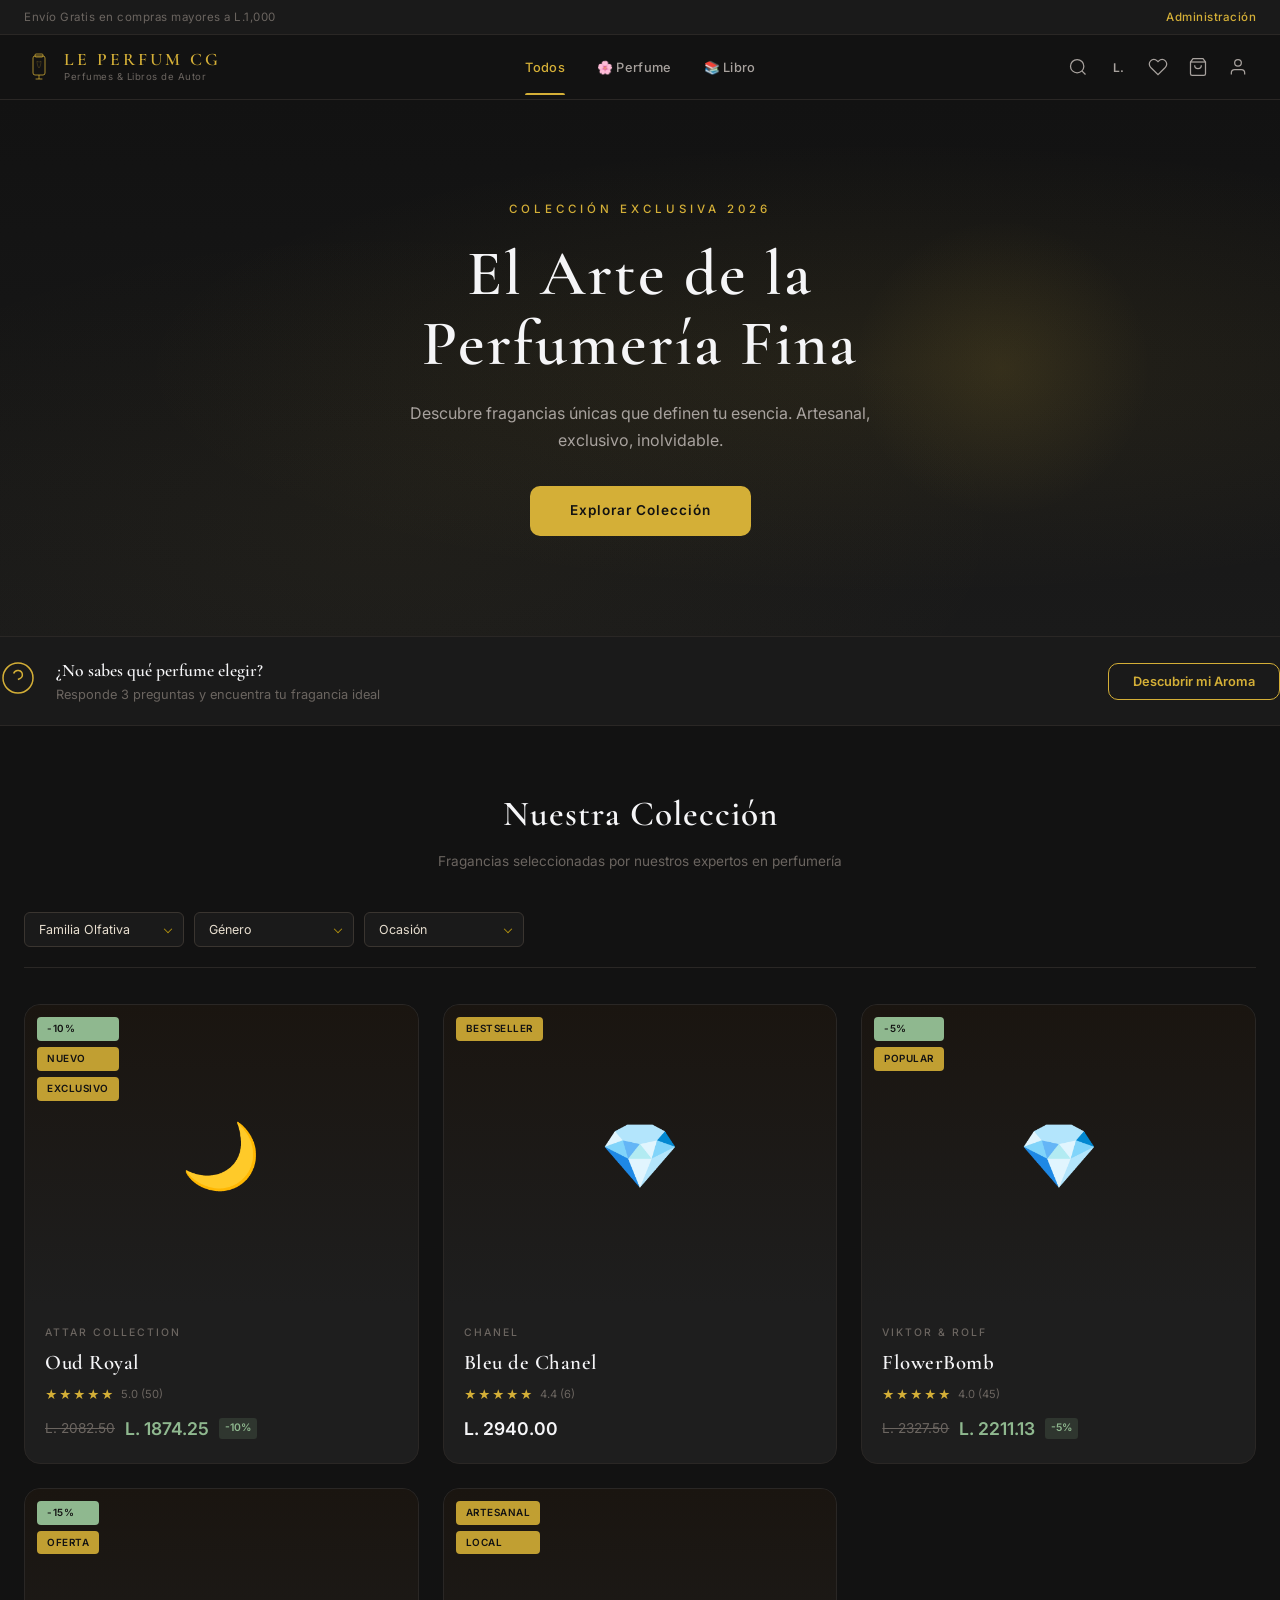
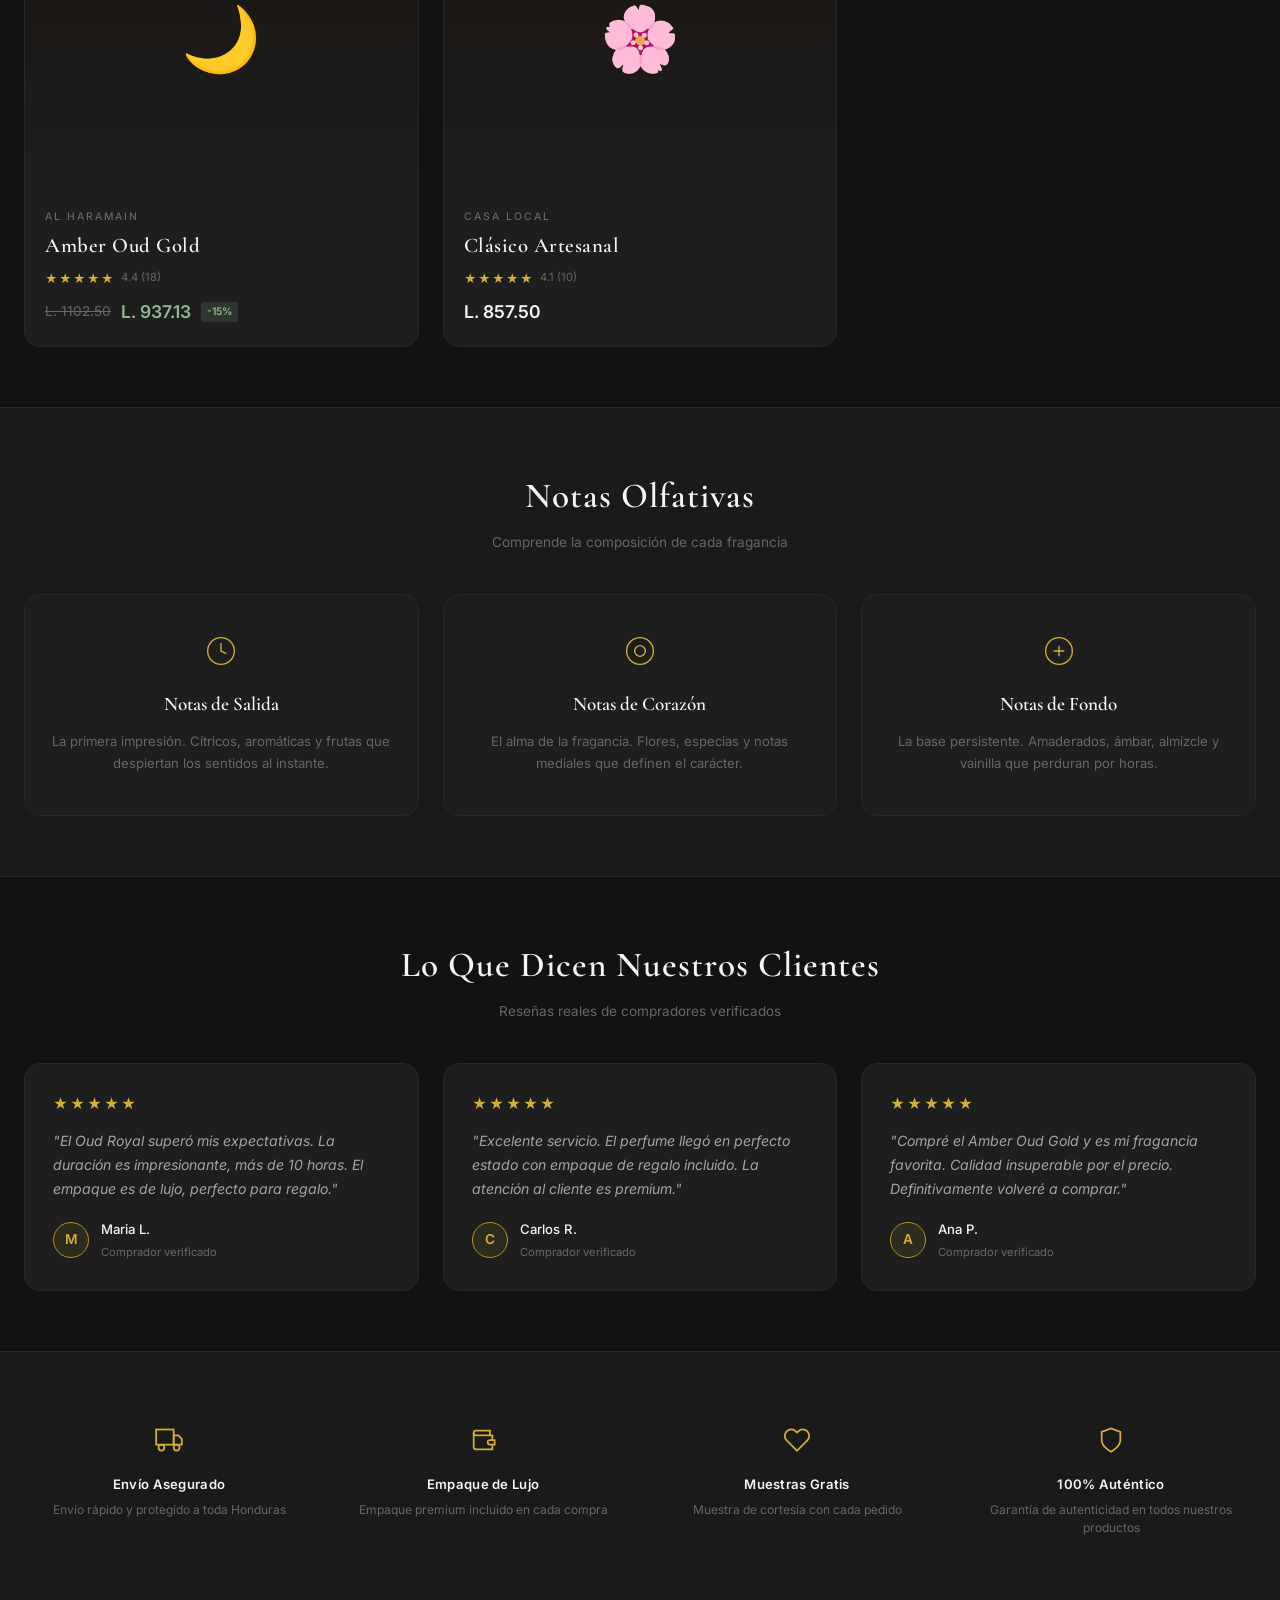
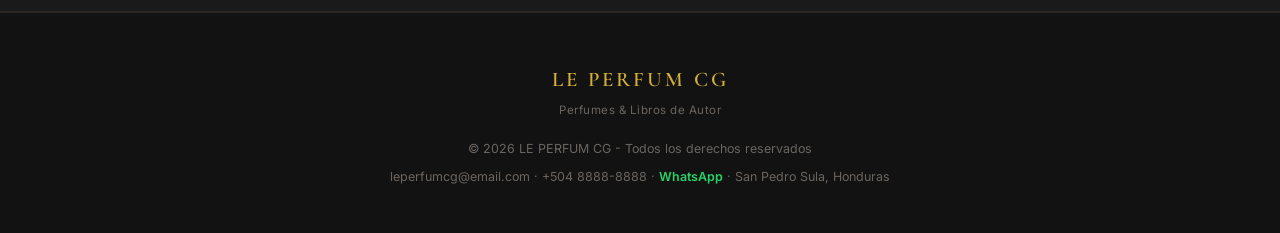
==== commit 217c210e: "refactor: replace multi-row chip filters with minimal inline dropdown bar" ====
--- a/index.html
+++ b/index.html
@@ -117,39 +117,42 @@
                 <p class="section-subtitle">Fragancias seleccionadas por nuestros expertos en perfumería</p>
             </div>
 
-            <!-- Quick Filters -->
-            <div class="quick-filters">
-                <div class="filter-row">
-                    <label>Familia Olfativa</label>
-                    <div class="filter-chips" id="olfactoryFilters">
-                        <button class="filter-chip active" data-filter="olfactory" data-value="all">Todas</button>
-                        <button class="filter-chip" data-filter="olfactory" data-value="amaderado">Amaderado</button>
-                        <button class="filter-chip" data-filter="olfactory" data-value="citrico">Cítrico</button>
-                        <button class="filter-chip" data-filter="olfactory" data-value="floral">Floral</button>
-                        <button class="filter-chip" data-filter="olfactory" data-value="oriental">Oriental</button>
-                        <button class="filter-chip" data-filter="olfactory" data-value="gourmand">Gourmand</button>
-                        <button class="filter-chip" data-filter="olfactory" data-value="cuero">Cuero</button>
-                    </div>
-                </div>
-                <div class="filter-row">
-                    <label>Género</label>
-                    <div class="filter-chips" id="genderFilters">
-                        <button class="filter-chip active" data-filter="gender" data-value="all">Todos</button>
-                        <button class="filter-chip" data-filter="gender" data-value="hombre">Hombre</button>
-                        <button class="filter-chip" data-filter="gender" data-value="mujer">Mujer</button>
-                        <button class="filter-chip" data-filter="gender" data-value="unisex">Unisex</button>
-                    </div>
-                </div>
-                <div class="filter-row">
-                    <label>Ocasión</label>
-                    <div class="filter-chips" id="occasionFilters">
-                        <button class="filter-chip active" data-filter="occasion" data-value="all">Todas</button>
-                        <button class="filter-chip" data-filter="occasion" data-value="noche">Noche</button>
-                        <button class="filter-chip" data-filter="occasion" data-value="diario">Diario</button>
-                        <button class="filter-chip" data-filter="occasion" data-value="verano">Verano</button>
-                        <button class="filter-chip" data-filter="occasion" data-value="invierno">Invierno</button>
-                    </div>
-                </div>
+            <!-- Inline Filter Bar -->
+            <div class="filter-bar" id="filterBar">
+                <div class="filter-dropdowns">
+                    <div class="filter-select-wrap">
+                        <select id="filterOlfactory" class="filter-select" data-filter="olfactory">
+                            <option value="all">Familia Olfativa</option>
+                            <option value="amaderado">Amaderado</option>
+                            <option value="citrico">Cítrico</option>
+                            <option value="floral">Floral</option>
+                            <option value="oriental">Oriental</option>
+                            <option value="gourmand">Gourmand</option>
+                            <option value="cuero">Cuero</option>
+                        </select>
+                        <span class="filter-dot" id="dotOlfactory"></span>
+                    </div>
+                    <div class="filter-select-wrap">
+                        <select id="filterGender" class="filter-select" data-filter="gender">
+                            <option value="all">Género</option>
+                            <option value="hombre">Hombre</option>
+                            <option value="mujer">Mujer</option>
+                            <option value="unisex">Unisex</option>
+                        </select>
+                        <span class="filter-dot" id="dotGender"></span>
+                    </div>
+                    <div class="filter-select-wrap">
+                        <select id="filterOccasion" class="filter-select" data-filter="occasion">
+                            <option value="all">Ocasión</option>
+                            <option value="noche">Noche</option>
+                            <option value="diario">Diario</option>
+                            <option value="verano">Verano</option>
+                            <option value="invierno">Invierno</option>
+                        </select>
+                        <span class="filter-dot" id="dotOccasion"></span>
+                    </div>
+                </div>
+                <button class="filter-clear" id="clearFilters">Limpiar Filtros</button>
             </div>
 
             <!-- Product Grid -->
--- a/styles.css
+++ b/styles.css
@@ -496,59 +496,117 @@
     color: var(--text-muted);
 }
 
-.quick-filters {
-    margin-bottom: 32px;
-    padding: 24px;
-    background: var(--bg-surface);
-    border: 1px solid var(--border);
-    border-radius: var(--radius-lg);
-}
-
-.filter-row {
-    margin-bottom: 14px;
-}
-
-.filter-row:last-child { margin-bottom: 0; }
-
-.filter-row label {
-    display: block;
-    font-size: 0.68rem;
-    text-transform: uppercase;
-    letter-spacing: 1px;
-    color: var(--text-muted);
-    margin-bottom: 8px;
-    font-weight: 500;
-}
-
-.filter-chips {
-    display: flex;
-    flex-wrap: wrap;
-    gap: 8px;
-}
-
-.filter-chip {
-    background: transparent;
-    border: 1px solid var(--border);
-    color: var(--text-secondary);
-    padding: 6px 16px;
-    border-radius: 20px;
-    cursor: pointer;
+.filter-bar {
+    display: flex;
+    align-items: center;
+    justify-content: space-between;
+    gap: 16px;
+    margin-bottom: 36px;
+    padding-bottom: 20px;
+    border-bottom: 1px solid var(--border);
+}
+
+.filter-dropdowns {
+    display: flex;
+    align-items: center;
+    gap: 10px;
+}
+
+.filter-select-wrap {
+    position: relative;
+}
+
+.filter-select {
+    appearance: none;
+    -webkit-appearance: none;
+    background: #1A1A1A;
+    border: 1px solid var(--border-light);
+    color: #E8DFD0;
+    padding: 9px 34px 9px 14px;
+    border-radius: 6px;
     font-family: var(--font-sans);
     font-size: 0.78rem;
-    transition: all var(--transition);
     font-weight: 400;
-}
-
-.filter-chip:hover {
+    cursor: pointer;
+    transition: border-color var(--transition);
+    min-width: 160px;
+}
+
+.filter-select:focus {
+    outline: none;
     border-color: var(--accent-dim);
-    color: var(--text-primary);
-}
-
-.filter-chip.active {
+}
+
+.filter-select:hover {
+    border-color: var(--accent-dim);
+}
+
+.filter-select option {
+    background: #1A1A1A;
+    color: #E8DFD0;
+    padding: 8px 12px;
+}
+
+.filter-select-wrap::after {
+    content: '';
+    position: absolute;
+    right: 13px;
+    top: 50%;
+    width: 5px;
+    height: 5px;
+    border-right: 1.5px solid var(--accent-dim);
+    border-bottom: 1.5px solid var(--accent-dim);
+    transform: translateY(-65%) rotate(45deg);
+    pointer-events: none;
+    transition: border-color var(--transition);
+}
+
+.filter-select-wrap:hover::after,
+.filter-select:focus + .filter-dot + .filter-select-wrap::after,
+.filter-select-wrap:focus-within::after {
+    border-color: var(--accent);
+}
+
+.filter-dot {
+    display: none;
+    position: absolute;
+    top: -3px;
+    right: -3px;
+    width: 8px;
+    height: 8px;
     background: var(--accent);
-    color: #121212;
-    border-color: var(--accent);
-    font-weight: 500;
+    border-radius: 50%;
+    pointer-events: none;
+    z-index: 1;
+    box-shadow: 0 0 6px var(--accent-glow);
+}
+
+.filter-dot.active {
+    display: block;
+}
+
+.filter-clear {
+    background: none;
+    border: none;
+    color: var(--accent-dim);
+    font-family: var(--font-sans);
+    font-size: 0.72rem;
+    font-weight: 400;
+    cursor: pointer;
+    opacity: 0;
+    pointer-events: none;
+    transition: opacity var(--transition), color var(--transition);
+    white-space: nowrap;
+    letter-spacing: 0.3px;
+}
+
+.filter-clear.visible {
+    opacity: 1;
+    pointer-events: auto;
+}
+
+.filter-clear:hover {
+    color: var(--accent);
 }
 
 .no-results {
@@ -1432,6 +1490,10 @@
     .detail-image { min-height: 280px; border-radius: var(--radius-lg) var(--radius-lg) 0 0; }
 
     .section-title { font-size: 1.6rem; }
+
+    .filter-bar { flex-wrap: wrap; gap: 10px; }
+    .filter-dropdowns { flex-wrap: wrap; gap: 8px; }
+    .filter-select { min-width: 140px; font-size: 0.75rem; padding: 8px 30px 8px 12px; }
 }
 
 @media (max-width: 480px) {
@@ -1439,5 +1501,7 @@
     .product-image { height: 260px; }
     .hero-title { font-size: 2rem; }
     .benefits-grid { grid-template-columns: 1fr; }
-    .quick-filters { padding: 16px; }
-}
+    .filter-select { min-width: 100%; }
+    .filter-dropdowns { width: 100%; }
+    .filter-clear { font-size: 0.7rem; }
+}
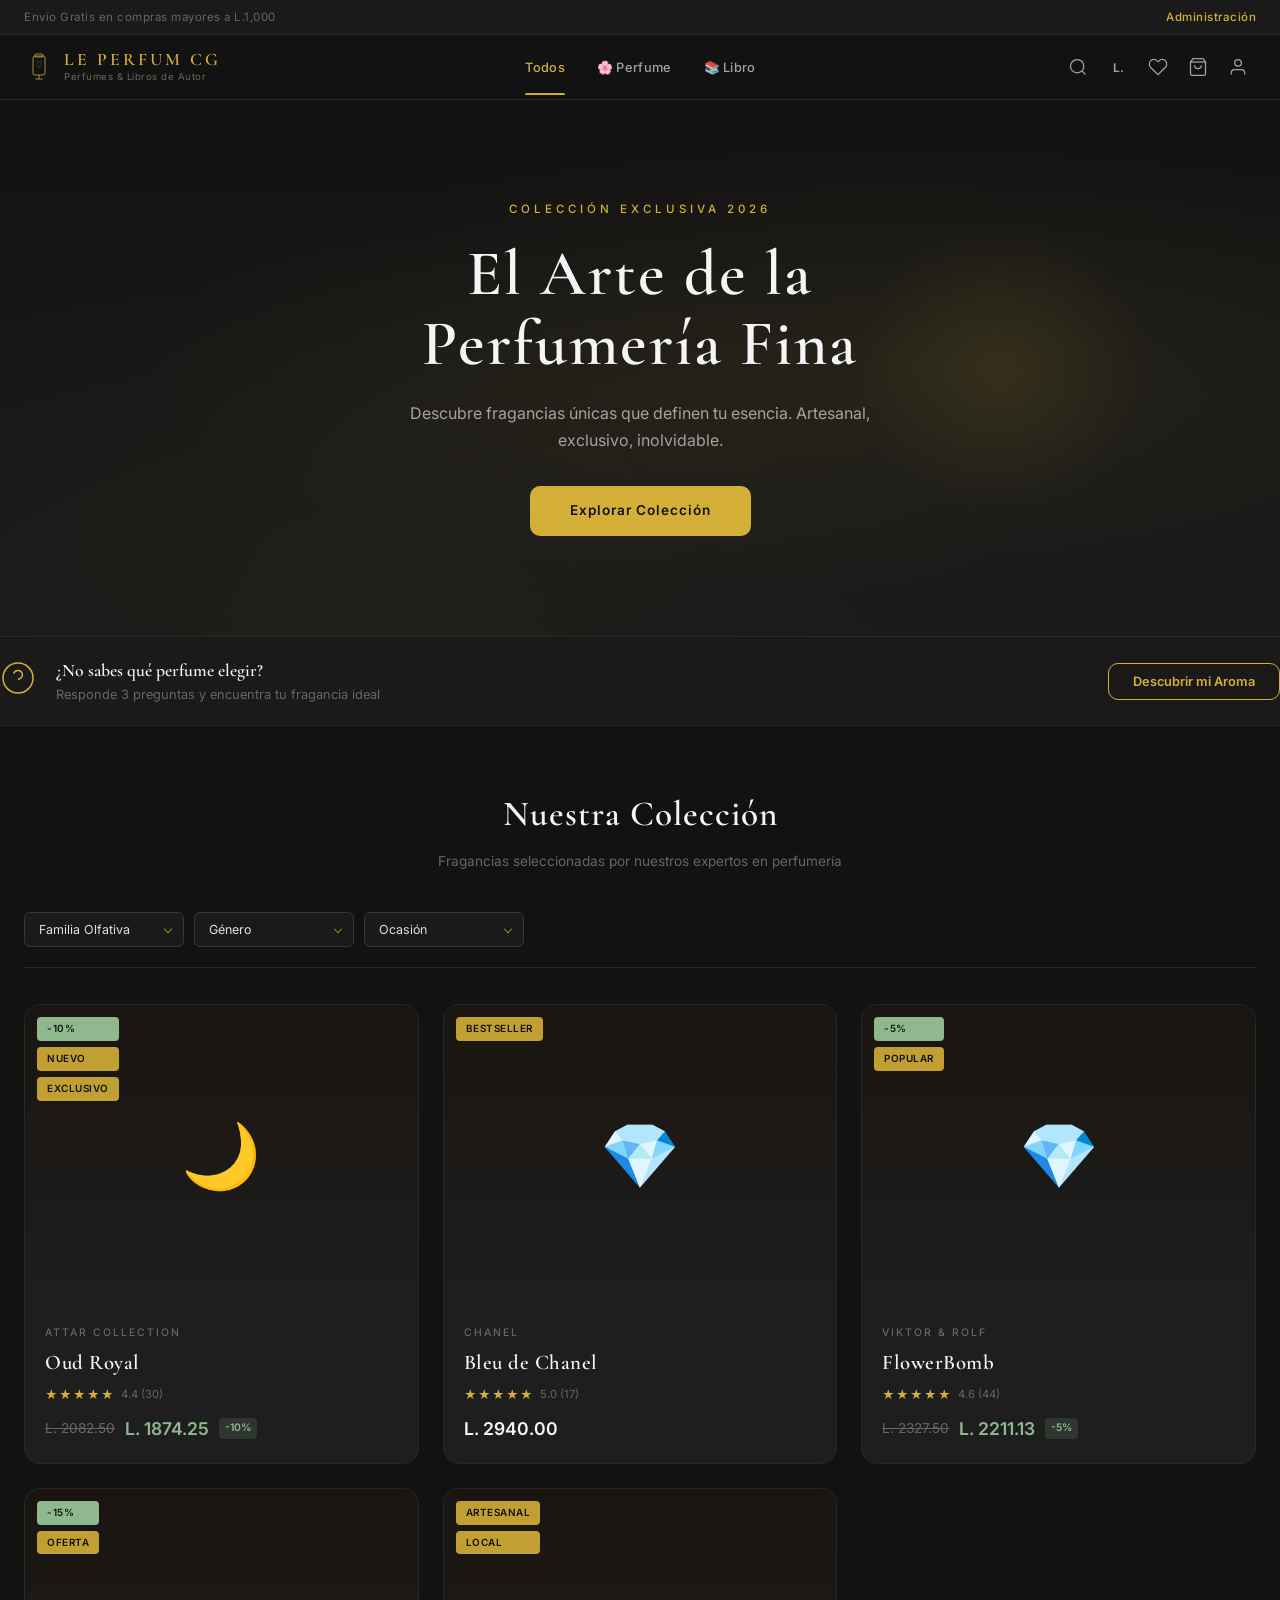
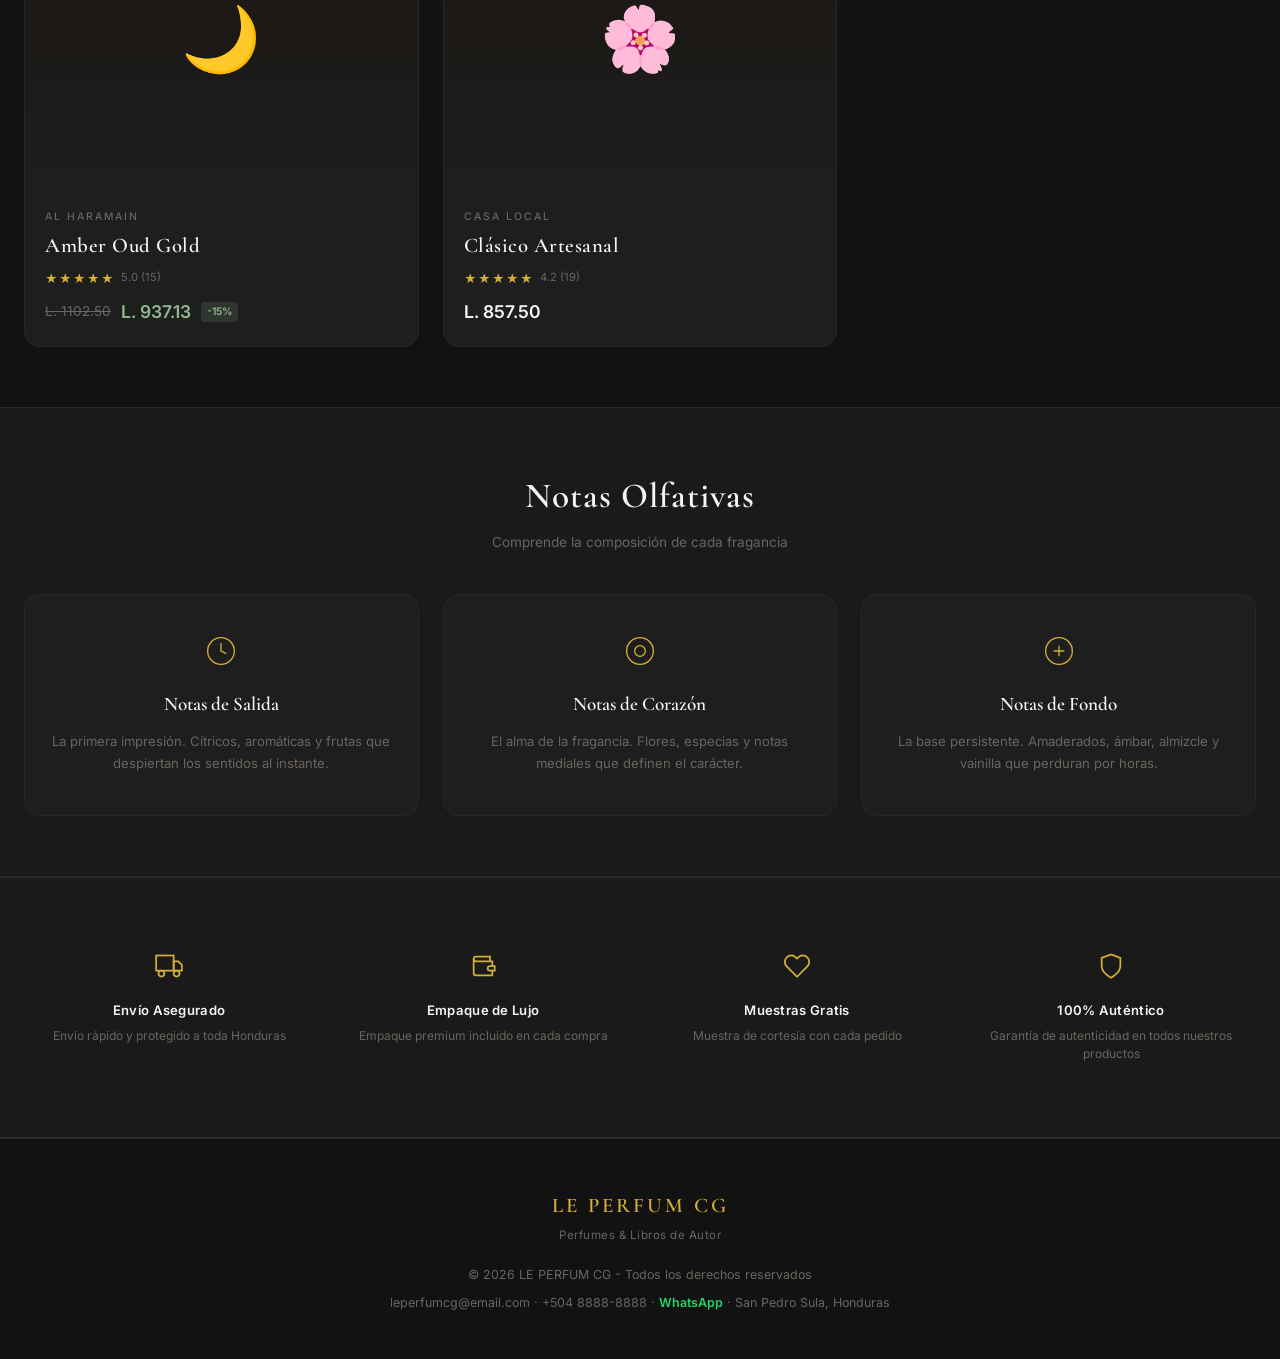
==== commit 4880fbd9: "fix: currency locked to HNL only + remove reviews section" ====
--- a/index.html
+++ b/index.html
@@ -189,51 +189,6 @@
                     </div>
                     <h3>Notas de Fondo</h3>
                     <p>La base persistente. Amaderados, ámbar, almizcle y vainilla que perduran por horas.</p>
-                </div>
-            </div>
-        </div>
-    </section>
-
-    <!-- Reviews Section -->
-    <section class="reviews-section">
-        <div class="container">
-            <div class="section-title-wrap">
-                <h2 class="section-title">Lo Que Dicen Nuestros Clientes</h2>
-                <p class="section-subtitle">Reseñas reales de compradores verificados</p>
-            </div>
-            <div class="reviews-grid">
-                <div class="review-card">
-                    <div class="review-stars">&#9733;&#9733;&#9733;&#9733;&#9733;</div>
-                    <p class="review-text">"El Oud Royal superó mis expectativas. La duración es impresionante, más de 10 horas. El empaque es de lujo, perfecto para regalo."</p>
-                    <div class="review-author">
-                        <div class="review-avatar">M</div>
-                        <div>
-                            <strong>Maria L.</strong>
-                            <span>Comprador verificado</span>
-                        </div>
-                    </div>
-                </div>
-                <div class="review-card">
-                    <div class="review-stars">&#9733;&#9733;&#9733;&#9733;&#9733;</div>
-                    <p class="review-text">"Excelente servicio. El perfume llegó en perfecto estado con empaque de regalo incluido. La atención al cliente es premium."</p>
-                    <div class="review-author">
-                        <div class="review-avatar">C</div>
-                        <div>
-                            <strong>Carlos R.</strong>
-                            <span>Comprador verificado</span>
-                        </div>
-                    </div>
-                </div>
-                <div class="review-card">
-                    <div class="review-stars">&#9733;&#9733;&#9733;&#9733;&#9733;</div>
-                    <p class="review-text">"Compré el Amber Oud Gold y es mi fragancia favorita. Calidad insuperable por el precio. Definitivamente volveré a comprar."</p>
-                    <div class="review-author">
-                        <div class="review-avatar">A</div>
-                        <div>
-                            <strong>Ana P.</strong>
-                            <span>Comprador verificado</span>
-                        </div>
-                    </div>
                 </div>
             </div>
         </div>
--- a/styles.css
+++ b/styles.css
@@ -30,7 +30,7 @@
     --font-sans: 'Inter', -apple-system, sans-serif;
 }
 
-html { scroll-behavior: smooth; }
+html { scroll-behavior: smooth; overflow-x: hidden; }
 
 body {
     font-family: var(--font-sans);
@@ -38,12 +38,15 @@
     color: var(--text-primary);
     line-height: 1.6;
     font-size: 14px;
+    overflow-x: hidden;
+    min-width: 0;
 }
 
 .container {
     max-width: 1280px;
     margin: 0 auto;
     padding: 0 24px;
+    overflow: hidden;
 }
 
 /* ========================================
@@ -57,6 +60,7 @@
     font-size: 0.72rem;
     color: var(--text-muted);
     letter-spacing: 0.5px;
+    overflow: hidden;
 }
 
 .top-bar-inner {
@@ -85,6 +89,7 @@
     top: 0;
     z-index: 100;
     transition: box-shadow var(--transition);
+    overflow-x: hidden;
 }
 
 .header.scrolled {
@@ -94,7 +99,7 @@
 .header-inner {
     display: flex;
     align-items: center;
-    gap: 32px;
+    gap: 16px;
     height: 64px;
 }
 
@@ -104,7 +109,8 @@
     align-items: center;
     gap: 10px;
     text-decoration: none;
-    flex-shrink: 0;
+    flex-shrink: 1;
+    min-width: 0;
 }
 
 .brand-icon {
@@ -177,7 +183,8 @@
     display: flex;
     align-items: center;
     gap: 4px;
-    flex-shrink: 0;
+    flex-shrink: 1;
+    min-width: 0;
 }
 
 .icon-btn {
@@ -237,6 +244,7 @@
     top: calc(100% + 8px);
     right: 0;
     width: 320px;
+    max-width: calc(100vw - 32px);
     background: var(--bg-elevated);
     border: 1px solid var(--border);
     border-radius: var(--radius);
@@ -348,6 +356,7 @@
 .hero-bg {
     position: absolute;
     inset: 0;
+    overflow: hidden;
     background: 
         radial-gradient(ellipse at 70% 50%, rgba(212,175,55,0.08) 0%, transparent 60%),
         radial-gradient(ellipse at 30% 80%, rgba(212,175,55,0.04) 0%, transparent 50%),
@@ -475,6 +484,8 @@
 
 .catalog-section {
     padding: 60px 0;
+    max-width: 100%;
+    overflow: hidden;
 }
 
 .section-title-wrap {
@@ -864,6 +875,8 @@
     background: var(--bg-surface);
     border-top: 1px solid var(--border);
     border-bottom: 1px solid var(--border);
+    max-width: 100%;
+    overflow: hidden;
 }
 
 .notes-grid {
@@ -908,6 +921,8 @@
 
 .reviews-section {
     padding: 60px 0;
+    max-width: 100%;
+    overflow: hidden;
 }
 
 .reviews-grid {
@@ -981,6 +996,8 @@
     background: var(--bg-surface);
     border-top: 1px solid var(--border);
     border-bottom: 1px solid var(--border);
+    max-width: 100%;
+    overflow: hidden;
 }
 
 .benefits-grid {
@@ -1370,6 +1387,8 @@
     background: var(--bg-body);
     border-top: 1px solid var(--border);
     padding: 50px 0 30px;
+    max-width: 100%;
+    overflow: hidden;
 }
 
 .footer-inner {
@@ -1468,40 +1487,148 @@
 }
 
 @media (max-width: 768px) {
+    .container { padding: 0 16px; }
+
+    .top-bar { font-size: 0.65rem; padding: 6px 0; }
+    .top-bar-inner { gap: 8px; }
+    .top-bar-links a { font-size: 0.65rem; }
+
+    .header-inner { gap: 12px; height: 56px; }
+    .brand-icon { width: 24px; height: 24px; }
+    .brand-name { font-size: 0.9rem; letter-spacing: 2px; }
+    .brand-sub { display: none; }
+
     .main-nav { display: none; }
     .mobile-menu-toggle { display: flex; }
 
-    .brand-sub { display: none; }
-
-    .hero { padding: 60px 0; min-height: 360px; }
-    .hero-title { font-size: 2.5rem; }
-    .hero-desc { font-size: 0.9rem; }
-
-    .products-grid { grid-template-columns: repeat(2, 1fr); gap: 16px; }
-    .product-image { height: 220px; }
-
-    .notes-grid { grid-template-columns: 1fr; }
-    .reviews-grid { grid-template-columns: 1fr; }
-    .benefits-grid { grid-template-columns: repeat(2, 1fr); }
+    .header-actions { gap: 2px; }
+    .icon-btn { padding: 6px; }
+    .icon-btn svg { width: 18px; height: 18px; }
+
+    .search-box { width: calc(100vw - 32px); right: -8px; }
+
+    .mobile-nav { padding: 0 16px 10px; }
+    .mobile-nav .nav-link { padding: 6px 12px; font-size: 0.72rem; }
+
+    .hero { padding: 50px 0; min-height: 320px; }
+    .hero-eyebrow { font-size: 0.65rem; letter-spacing: 3px; margin-bottom: 14px; }
+    .hero-title { font-size: 2.2rem; letter-spacing: 1px; }
+    .hero-desc { font-size: 0.85rem; max-width: 100%; margin-bottom: 24px; }
+    .hero-cta { padding: 12px 28px; font-size: 0.8rem; }
+
+    .quiz-inner { gap: 14px; padding: 16px 0; }
+    .quiz-icon svg { width: 28px; height: 28px; }
+    .quiz-text h3 { font-size: 0.95rem; }
+    .quiz-text p { font-size: 0.72rem; }
+    .quiz-btn { padding: 8px 18px; font-size: 0.72rem; }
+
+    .catalog-section { padding: 40px 0; }
+    .section-title-wrap { margin-bottom: 24px; }
+    .section-title { font-size: 1.6rem; }
+    .section-subtitle { font-size: 0.78rem; }
+
+    .filter-bar { flex-wrap: wrap; gap: 10px; margin-bottom: 24px; padding-bottom: 16px; }
+    .filter-dropdowns { gap: 8px; flex-wrap: wrap; width: 100%; }
+    .filter-select { min-width: 0; flex: 1; font-size: 0.72rem; padding: 8px 30px 8px 10px; }
+
+    .products-grid { grid-template-columns: repeat(2, 1fr); gap: 12px; }
+    .product-image { height: 180px; }
+    .product-info { padding: 12px; }
+    .product-brand { font-size: 0.58rem; margin-bottom: 2px; }
+    .product-name { font-size: 1rem; margin-bottom: 4px; }
+    .product-rating { margin-bottom: 6px; }
+    .stars { font-size: 0.65rem; }
+    .rating-count { font-size: 0.6rem; }
+    .product-price { font-size: 0.9rem; }
+
+    .quick-add-btn { opacity: 1; transform: translateY(0); width: 32px; height: 32px; }
+    .quick-add-btn svg { width: 14px; height: 14px; }
+
+    .product-hover-overlay { opacity: 1; background: rgba(0,0,0,0.5); }
+    .hover-notes h4 { font-size: 0.6rem; margin-bottom: 6px; }
+    .hover-notes p { font-size: 0.72rem; }
+
+    .notes-section { padding: 40px 0; }
+    .notes-grid { grid-template-columns: 1fr; gap: 12px; }
+    .note-card { padding: 24px 18px; }
+    .note-card h3 { font-size: 1rem; }
+    .note-card p { font-size: 0.78rem; }
+
+    .reviews-section { padding: 40px 0; }
+    .reviews-grid { grid-template-columns: 1fr; gap: 12px; }
+    .review-card { padding: 20px; }
+    .review-text { font-size: 0.8rem; }
+
+    .benefits-section { padding: 32px 0; }
+    .benefits-grid { grid-template-columns: repeat(2, 1fr); gap: 16px; }
+    .benefit-item { padding: 16px 12px; }
+    .benefit-item svg { width: 22px; height: 22px; }
+    .benefit-item h4 { font-size: 0.72rem; }
+    .benefit-item p { font-size: 0.68rem; }
+
+    .product-detail { padding: 12px; }
+    .detail-content { max-height: 95vh; }
+    .detail-image { min-height: 220px; border-radius: var(--radius-lg) var(--radius-lg) 0 0; }
+    .detail-info { padding: 20px; }
+    .detail-info h2 { font-size: 1.3rem; }
+    .detail-description { font-size: 0.82rem; margin-bottom: 14px; }
+    .detail-features li { font-size: 0.78rem; }
+    .detail-price { font-size: 1.2rem; margin-bottom: 14px; }
+    .detail-cart-btn { padding: 10px 18px; font-size: 0.8rem; }
+    .detail-wishlist-btn { width: 38px; height: 38px; }
+
+    .footer { padding: 32px 0 20px; }
+    .footer-logo { font-size: 1rem; }
+    .footer-tagline { font-size: 0.65rem; }
+    .footer-copy { font-size: 0.7rem; }
+    .contact-info { font-size: 0.7rem; }
+    .social-link { font-size: 0.68rem; }
+}
+
+@media (max-width: 480px) {
+    .container { padding: 0 14px; }
+
+    .header-inner { gap: 6px; height: 52px; }
+    .brand-name { font-size: 0.75rem; letter-spacing: 1px; }
+    .brand-icon { width: 20px; height: 20px; }
+    .brand { gap: 6px; }
+
+    .header-actions { gap: 0; }
+    .icon-btn { padding: 5px; min-width: 0; }
+    .icon-btn svg { width: 16px; height: 16px; }
+    .currency-toggle { min-width: 0; font-size: 0.7rem; }
+
+    .hero { padding: 40px 0; min-height: 260px; }
+    .hero-title { font-size: 1.7rem; }
+    .hero-desc { font-size: 0.8rem; }
+    .hero-cta { padding: 10px 24px; font-size: 0.75rem; }
+
+    .filter-dropdowns { gap: 6px; }
+    .filter-select { font-size: 0.68rem; padding: 7px 28px 7px 10px; }
+
+    .products-grid { grid-template-columns: 1fr; gap: 14px; }
+    .product-image { height: 260px; }
+    .product-info { padding: 14px; }
+    .product-name { font-size: 1.1rem; }
+
+    .benefits-grid { grid-template-columns: 1fr; gap: 12px; }
+
+    .detail-content { grid-template-columns: 1fr; }
+    .detail-image { min-height: 260px; border-radius: var(--radius-lg) var(--radius-lg) 0 0; }
+    .detail-info { padding: 18px; }
+    .detail-actions { flex-direction: column; gap: 10px; }
+    .detail-cart-btn { width: 100%; }
+    .detail-wishlist-btn { width: 100%; justify-content: center; }
+
+    .cart-panel { width: 100%; }
+    .search-box { width: calc(100vw - 28px); }
 
     .quiz-inner { flex-direction: column; text-align: center; }
-
-    .detail-content { grid-template-columns: 1fr; }
-    .detail-image { min-height: 280px; border-radius: var(--radius-lg) var(--radius-lg) 0 0; }
-
-    .section-title { font-size: 1.6rem; }
-
-    .filter-bar { flex-wrap: wrap; gap: 10px; }
-    .filter-dropdowns { flex-wrap: wrap; gap: 8px; }
-    .filter-select { min-width: 140px; font-size: 0.75rem; padding: 8px 30px 8px 12px; }
-}
-
-@media (max-width: 480px) {
-    .products-grid { grid-template-columns: 1fr; }
-    .product-image { height: 260px; }
-    .hero-title { font-size: 2rem; }
-    .benefits-grid { grid-template-columns: 1fr; }
-    .filter-select { min-width: 100%; }
-    .filter-dropdowns { width: 100%; }
-    .filter-clear { font-size: 0.7rem; }
-}
+    .quiz-icon { margin: 0 auto; }
+}
+
+@media (hover: none) and (pointer: coarse) {
+    .product-card:hover { transform: none; box-shadow: none; border-color: var(--border); }
+    .product-card:hover .product-img { transform: none; }
+    .product-card:hover .product-emoji { transform: none; }
+}
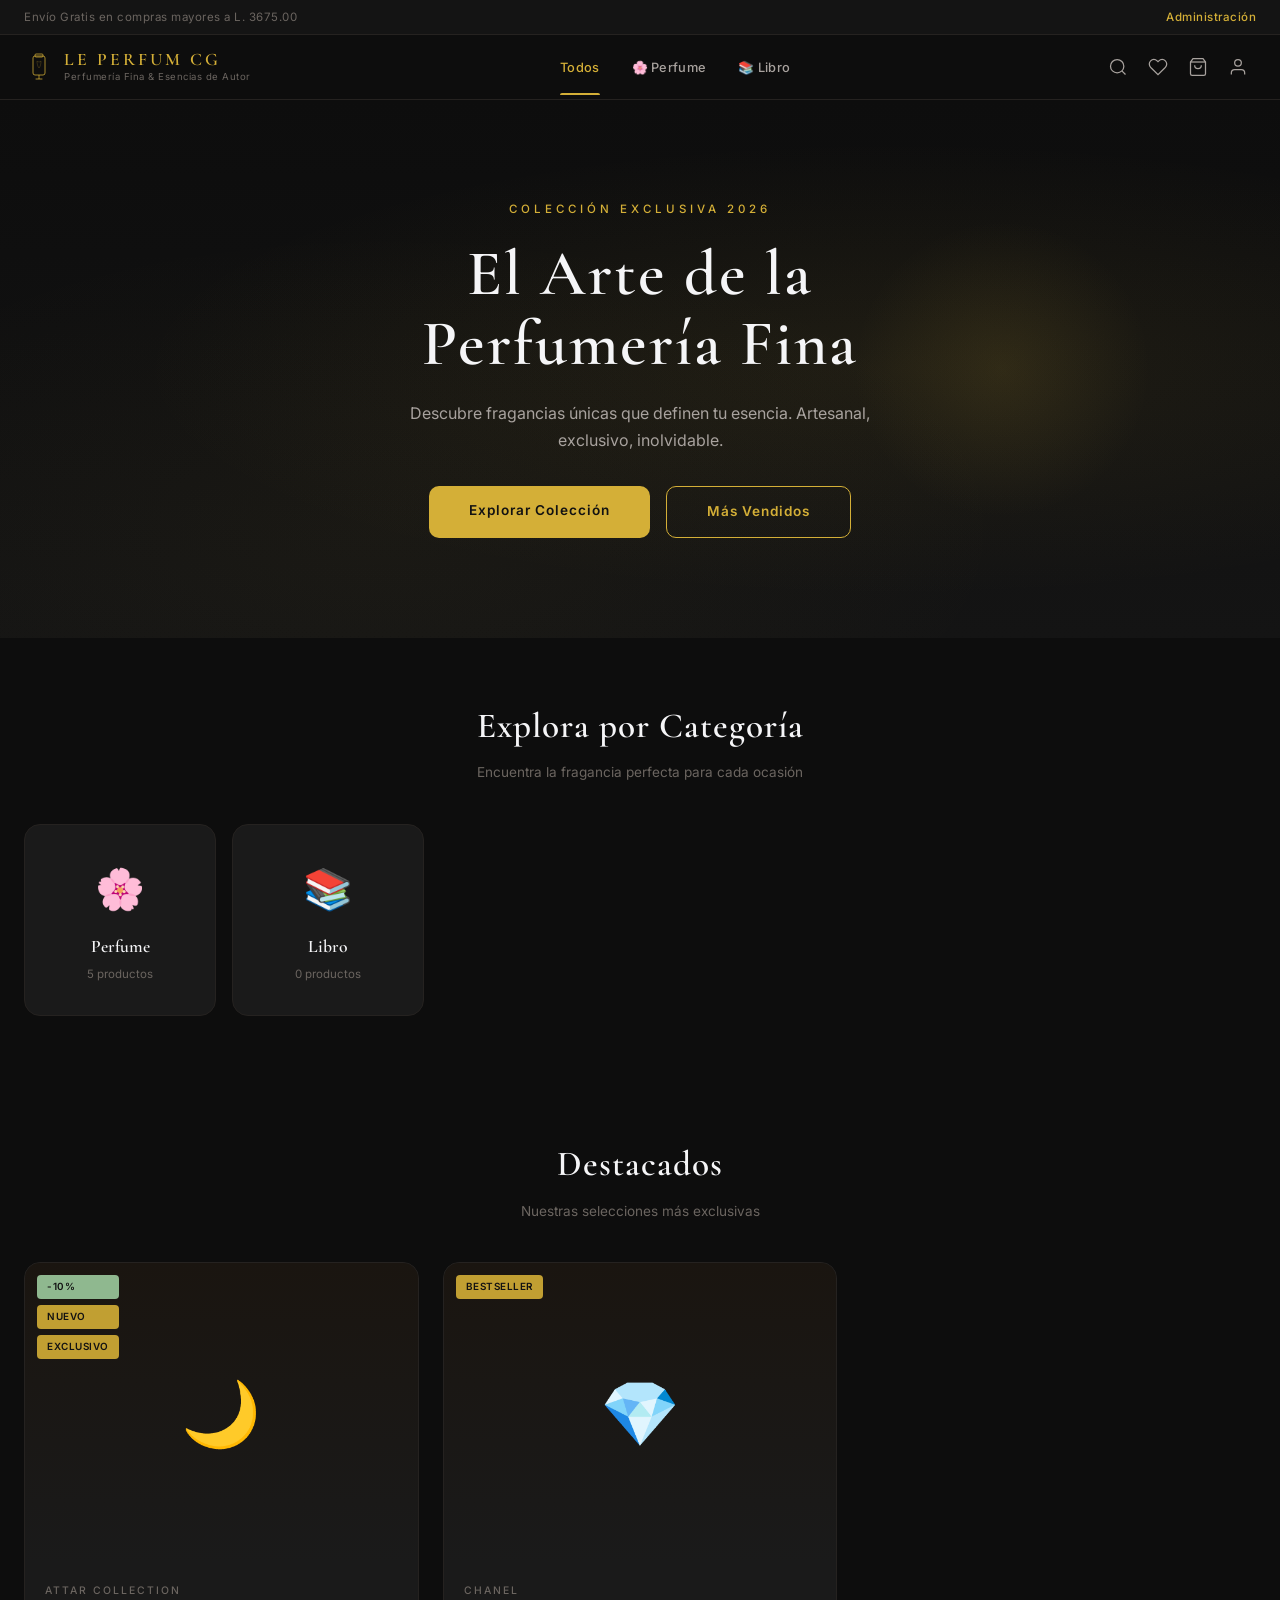
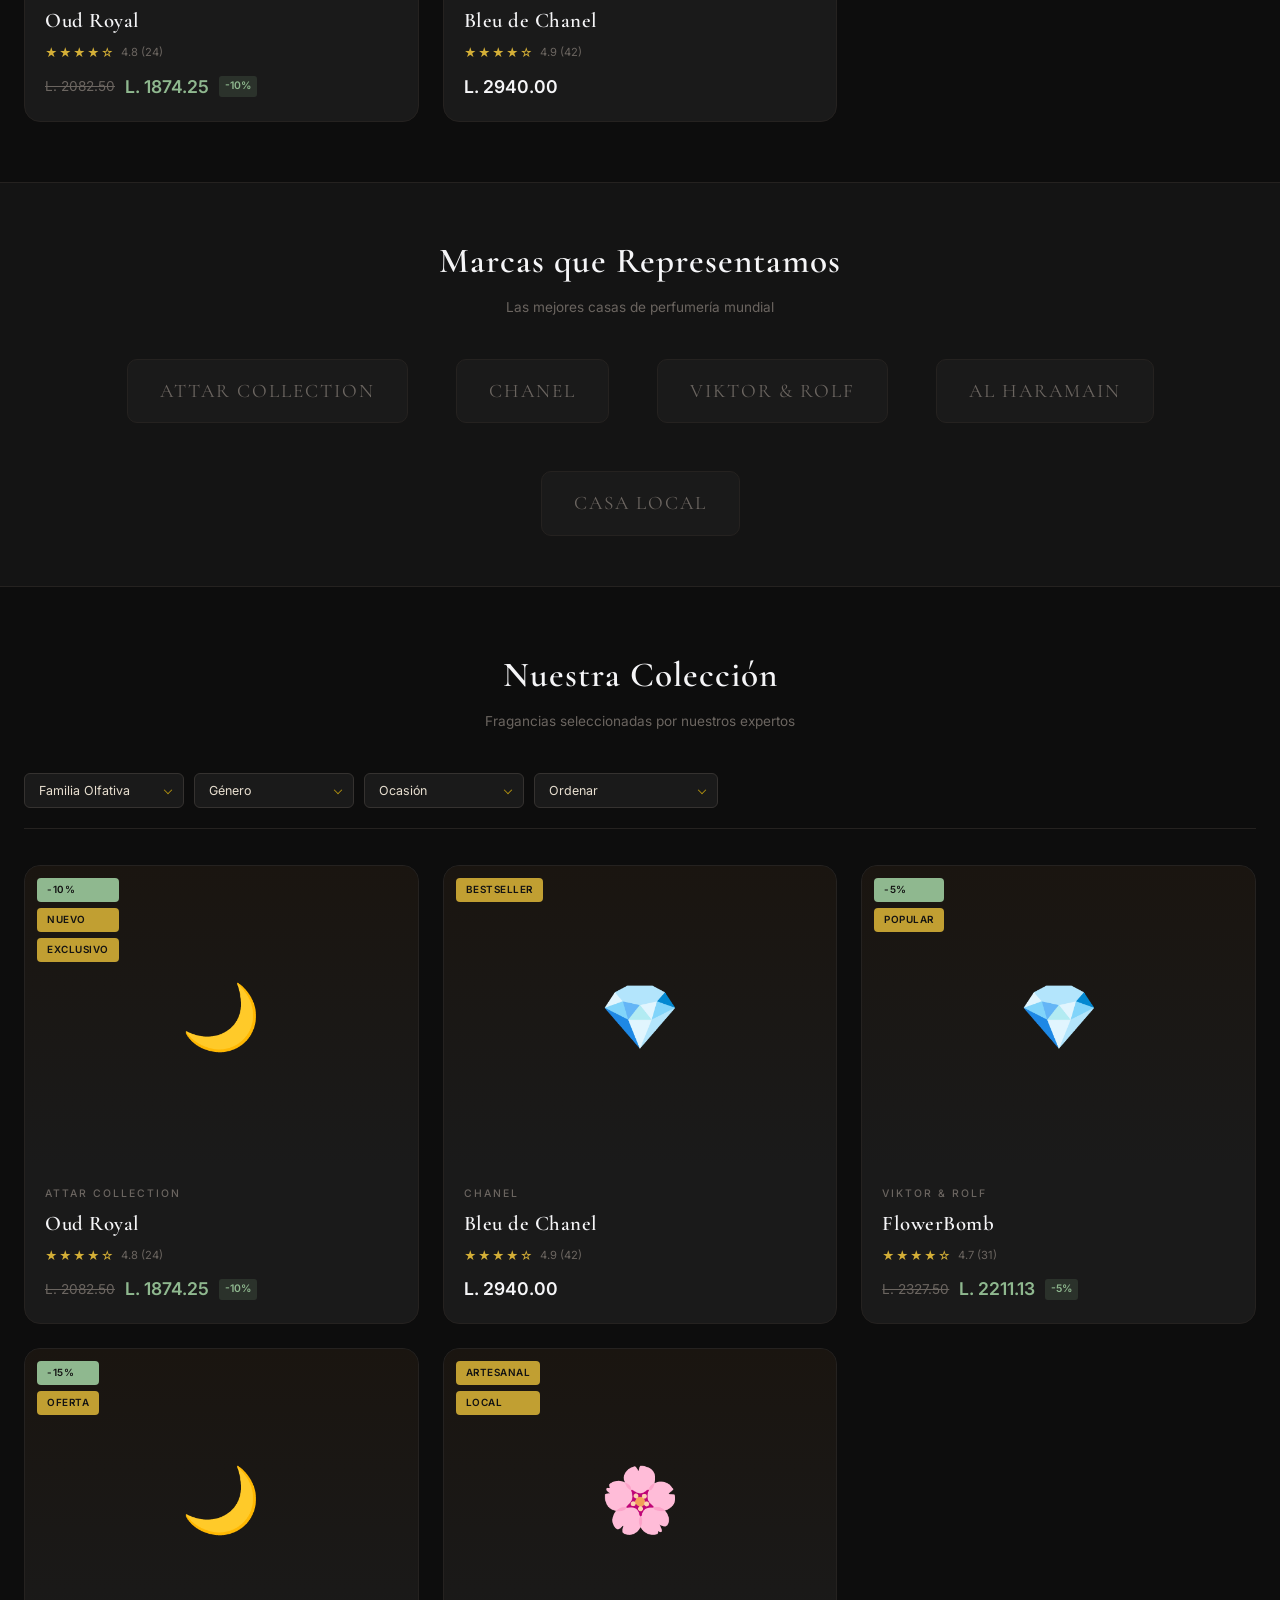
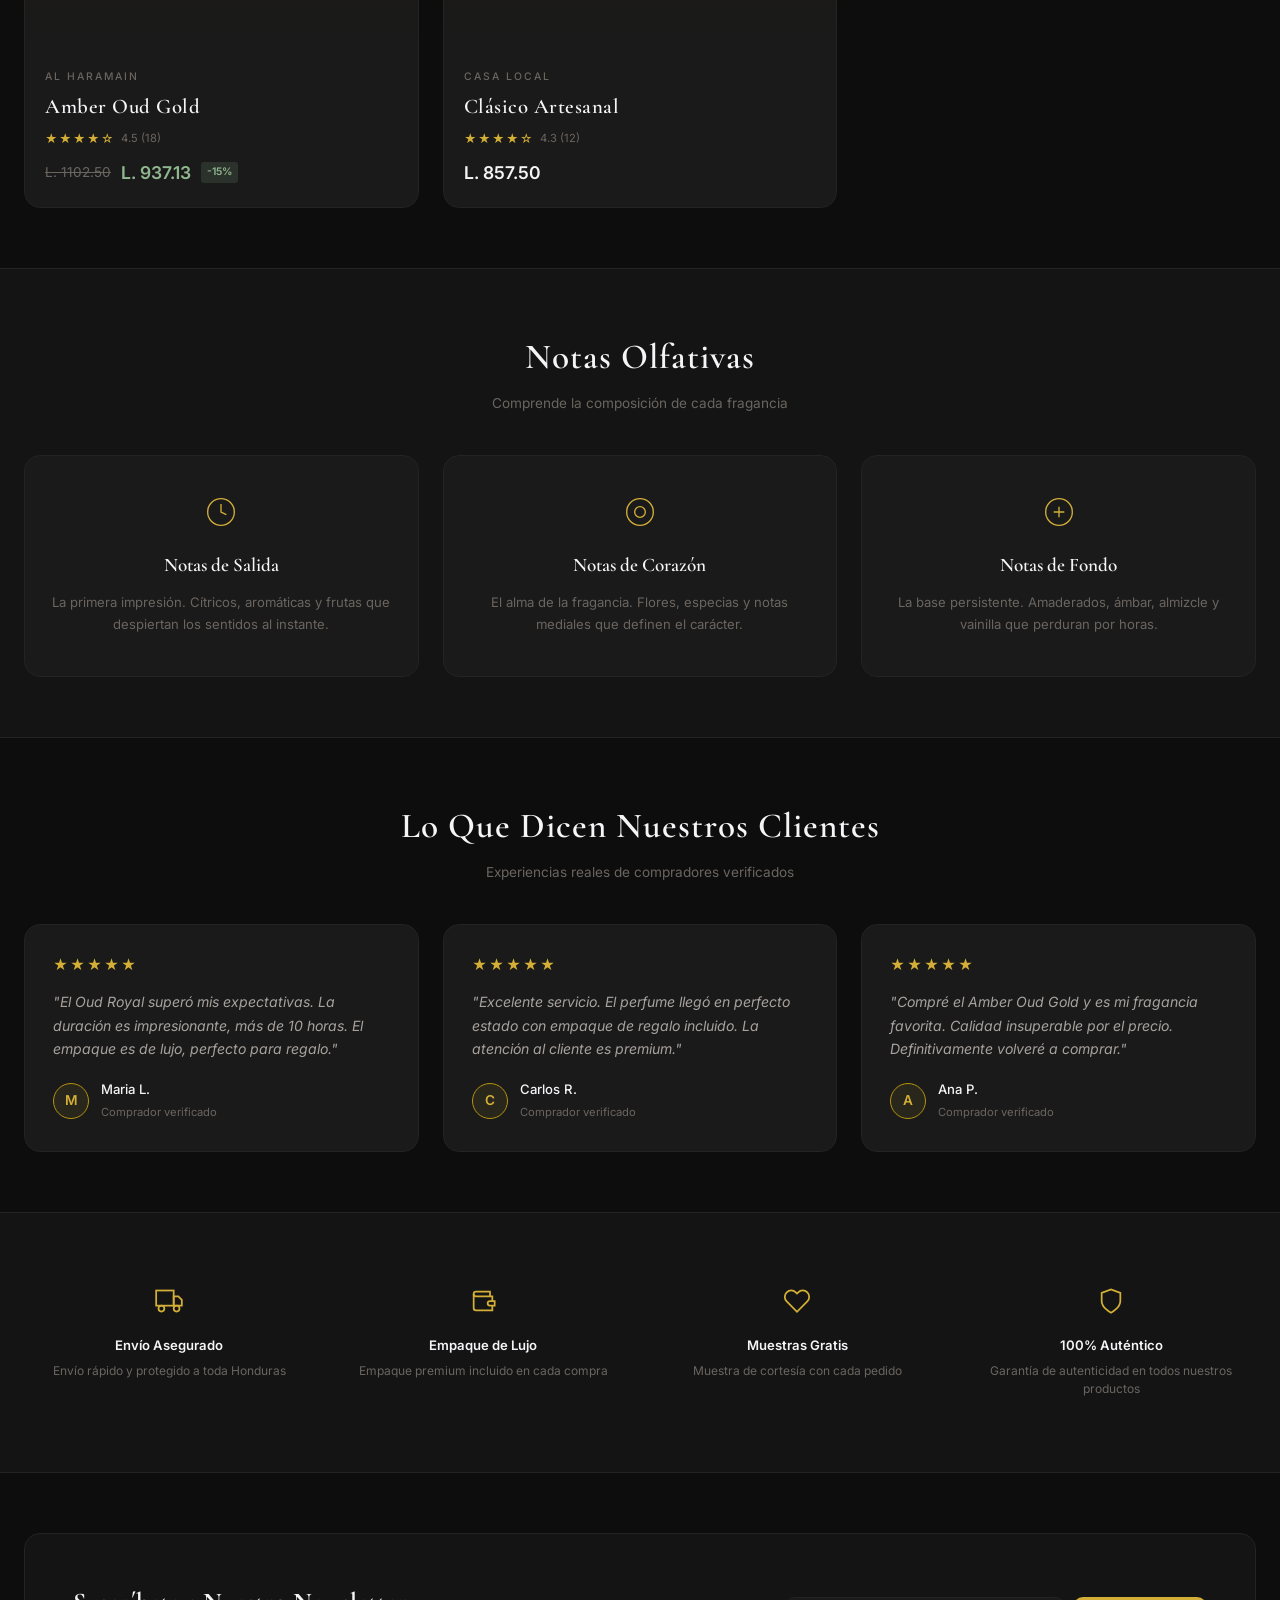
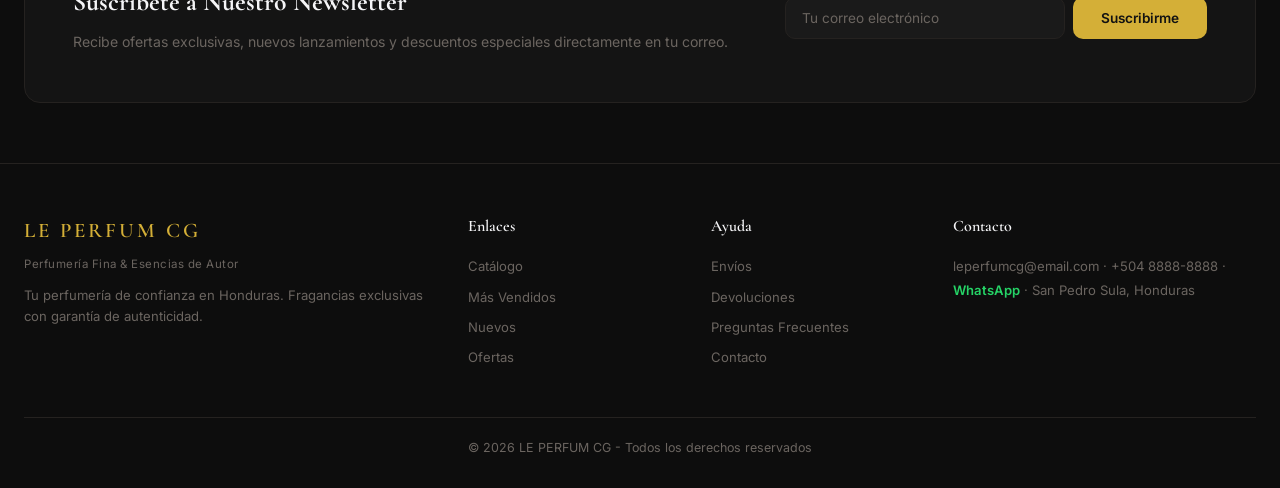
==== commit ceb3bc40: "Complete redesign: premium dark luxury storefront + admin panel Storefront (index.html, styles.css, " ====
--- a/index.html
+++ b/index.html
@@ -3,15 +3,26 @@
 <head>
     <meta charset="UTF-8">
     <meta name="viewport" content="width=device-width, initial-scale=1.0">
-    <title>LE PERFUM CG - Perfumería Fina & Esencias de Autor</title>
+    <title>LE PERFUM CG - Perfumería Fina & Esencias de Autor | Tienda Online Honduras</title>
+    <meta name="description" content="Descubre las mejores fragancias árabes, de diseñador y artesanales en Honduras. Envío gratis en compras mayores a L.1,000. LE PERFUM CG - Tu perfumería de confianza.">
+    <meta name="keywords" content="perfumes, fragancias, árabe, diseñador, Honduras, San Pedro Sula, ou de parfum, eau de toilette">
+    <meta property="og:title" content="LE PERFUM CG - Perfumería Fina & Esencias de Autor">
+    <meta property="og:description" content="Las mejores fragancias exclusivas. Envío rápido a toda Honduras.">
+    <meta property="og:type" content="website">
+    <meta property="og:url" content="https://leperfumcg.github.io/leperfumcg/">
+    <meta name="robots" content="index, follow">
+    <link rel="canonical" href="https://leperfumcg.github.io/leperfumcg/">
     <link rel="stylesheet" href="styles.css">
-    <link href="https://fonts.googleapis.com/css2?family=Cormorant+Garamond:wght@400;500;600;700&family=Inter:wght@300;400;500;600&display=swap" rel="stylesheet">
+    <link href="https://fonts.googleapis.com/css2?family=Cormorant+Garamond:wght@400;500;600;700&family=Inter:wght@300;400;500;600;700&display=swap" rel="stylesheet">
 </head>
 <body>
+    <!-- Toast Container -->
+    <div id="toastContainer"></div>
+
     <!-- Top Bar -->
     <div class="top-bar">
         <div class="container top-bar-inner">
-            <span>Envío Gratis en compras mayores a L.1,000</span>
+            <span id="topBarMsg">Envío Gratis en compras mayores a L.1,000</span>
             <div class="top-bar-links">
                 <a href="admin.html">Administración</a>
             </div>
@@ -21,7 +32,6 @@
     <!-- Header -->
     <header class="header" id="siteHeader">
         <div class="container header-inner">
-            <!-- Brand -->
             <a href="index.html" class="brand">
                 <svg class="brand-icon" viewBox="0 0 60 60" fill="none" xmlns="http://www.w3.org/2000/svg">
                     <rect x="18" y="8" width="24" height="38" rx="4" stroke="currentColor" stroke-width="1.5"/>
@@ -36,12 +46,8 @@
                 </div>
             </a>
 
-            <!-- Main Nav -->
-            <nav class="main-nav" id="mainNav">
-                <!-- Se genera dinámicamente desde app.js -->
-            </nav>
-
-            <!-- Actions -->
+            <nav class="main-nav" id="mainNav"></nav>
+
             <div class="header-actions">
                 <div class="search-wrapper" id="searchWrapper">
                     <button class="icon-btn" id="searchToggle" title="Buscar">
@@ -53,10 +59,6 @@
                     </div>
                 </div>
 
-                <button class="icon-btn currency-toggle" id="currencyToggle" title="Moneda">
-                    <span id="currencyLabel">L.</span>
-                </button>
-
                 <button class="icon-btn" id="wishlistBtn" title="Lista de Deseos">
                     <svg width="20" height="20" viewBox="0 0 24 24" fill="none" stroke="currentColor" stroke-width="1.5"><path d="M20.84 4.61a5.5 5.5 0 0 0-7.78 0L12 5.67l-1.06-1.06a5.5 5.5 0 0 0-7.78 7.78l1.06 1.06L12 21.23l7.78-7.78 1.06-1.06a5.5 5.5 0 0 0 0-7.78z"/></svg>
                     <span class="badge-count" id="wishlistCount" style="display:none;">0</span>
@@ -67,162 +69,255 @@
                     <span class="badge-count" id="cartCount" style="display:none;">0</span>
                 </button>
 
-                <a href="admin.html" class="icon-btn" title="Mi Cuenta">
+                <button class="icon-btn" id="accountBtnStore" title="Mi Cuenta">
                     <svg width="20" height="20" viewBox="0 0 24 24" fill="none" stroke="currentColor" stroke-width="1.5"><path d="M20 21v-2a4 4 0 0 0-4-4H8a4 4 0 0 0-4 4v2"/><circle cx="12" cy="7" r="4"/></svg>
-                </a>
-
-                <!-- Mobile Menu Toggle -->
+                </button>
+
                 <button class="icon-btn mobile-menu-toggle" id="mobileMenuToggle">
                     <svg width="20" height="20" viewBox="0 0 24 24" fill="none" stroke="currentColor" stroke-width="1.5"><line x1="3" y1="6" x2="21" y2="6"/><line x1="3" y1="12" x2="21" y2="12"/><line x1="3" y1="18" x2="21" y2="18"/></svg>
                 </button>
             </div>
         </div>
 
-        <!-- Mobile Nav -->
-        <div class="mobile-nav" id="mobileNav">
-            <!-- Se genera dinámicamente -->
-        </div>
+        <div class="mobile-nav" id="mobileNav"></div>
     </header>
 
-    <!-- Hero -->
-    <section class="hero" id="heroSection">
-        <div class="hero-bg"></div>
-        <div class="container hero-content">
-            <p class="hero-eyebrow">Colección Exclusiva 2026</p>
-            <h1 class="hero-title">El Arte de la<br>Perfumería Fina</h1>
-            <p class="hero-desc">Descubre fragancias únicas que definen tu esencia. Artesanal, exclusivo, inolvidable.</p>
-            <a href="#catalog" class="hero-cta">Explorar Colección</a>
-        </div>
-    </section>
-
-    <!-- Quiz Banner -->
-    <section class="quiz-banner">
-        <div class="container quiz-inner">
-            <div class="quiz-icon">
-                <svg width="36" height="36" viewBox="0 0 24 24" fill="none" stroke="currentColor" stroke-width="1"><circle cx="12" cy="12" r="10"/><path d="M9.09 9a3 3 0 0 1 5.83 1c0 2-3 3-3 3"/><line x1="12" y1="17" x2="12.01" y2="17"/></svg>
-            </div>
-            <div class="quiz-text">
-                <h3>¿No sabes qué perfume elegir?</h3>
-                <p>Responde 3 preguntas y encuentra tu fragancia ideal</p>
-            </div>
-            <button class="quiz-btn" id="quizBtn">Descubrir mi Aroma</button>
-        </div>
-    </section>
-
-    <!-- Catalog -->
-    <section class="catalog-section" id="catalog">
-        <div class="container">
-            <div class="section-title-wrap">
-                <h2 class="section-title">Nuestra Colección</h2>
-                <p class="section-subtitle">Fragancias seleccionadas por nuestros expertos en perfumería</p>
-            </div>
-
-            <!-- Inline Filter Bar -->
-            <div class="filter-bar" id="filterBar">
-                <div class="filter-dropdowns">
-                    <div class="filter-select-wrap">
-                        <select id="filterOlfactory" class="filter-select" data-filter="olfactory">
-                            <option value="all">Familia Olfativa</option>
-                            <option value="amaderado">Amaderado</option>
-                            <option value="citrico">Cítrico</option>
-                            <option value="floral">Floral</option>
-                            <option value="oriental">Oriental</option>
-                            <option value="gourmand">Gourmand</option>
-                            <option value="cuero">Cuero</option>
-                        </select>
-                        <span class="filter-dot" id="dotOlfactory"></span>
-                    </div>
-                    <div class="filter-select-wrap">
-                        <select id="filterGender" class="filter-select" data-filter="gender">
-                            <option value="all">Género</option>
-                            <option value="hombre">Hombre</option>
-                            <option value="mujer">Mujer</option>
-                            <option value="unisex">Unisex</option>
-                        </select>
-                        <span class="filter-dot" id="dotGender"></span>
-                    </div>
-                    <div class="filter-select-wrap">
-                        <select id="filterOccasion" class="filter-select" data-filter="occasion">
-                            <option value="all">Ocasión</option>
-                            <option value="noche">Noche</option>
-                            <option value="diario">Diario</option>
-                            <option value="verano">Verano</option>
-                            <option value="invierno">Invierno</option>
-                        </select>
-                        <span class="filter-dot" id="dotOccasion"></span>
-                    </div>
-                </div>
-                <button class="filter-clear" id="clearFilters">Limpiar Filtros</button>
-            </div>
-
-            <!-- Product Grid -->
-            <div class="products-grid" id="productsGrid"></div>
-            <p class="no-results" id="noResults" style="display:none;">No se encontraron productos con estos filtros.</p>
-        </div>
-    </section>
-
-    <!-- Olfactory Notes Section -->
-    <section class="notes-section">
-        <div class="container">
-            <div class="section-title-wrap">
-                <h2 class="section-title">Notas Olfativas</h2>
-                <p class="section-subtitle">Comprende la composición de cada fragancia</p>
-            </div>
-            <div class="notes-grid">
-                <div class="note-card">
-                    <div class="note-icon">
-                        <svg width="32" height="32" viewBox="0 0 24 24" fill="none" stroke="currentColor" stroke-width="1"><path d="M12 2C6.48 2 2 6.48 2 12s4.48 10 10 10 10-4.48 10-10S17.52 2 12 2z"/><path d="M12 6v6l4 2"/></svg>
-                    </div>
-                    <h3>Notas de Salida</h3>
-                    <p>La primera impresión. Cítricos, aromáticas y frutas que despiertan los sentidos al instante.</p>
-                </div>
-                <div class="note-card">
-                    <div class="note-icon">
-                        <svg width="32" height="32" viewBox="0 0 24 24" fill="none" stroke="currentColor" stroke-width="1"><path d="M12 2C6.48 2 2 6.48 2 12s4.48 10 10 10 10-4.48 10-10S17.52 2 12 2z"/><circle cx="12" cy="12" r="4"/></svg>
-                    </div>
-                    <h3>Notas de Corazón</h3>
-                    <p>El alma de la fragancia. Flores, especias y notas mediales que definen el carácter.</p>
-                </div>
-                <div class="note-card">
-                    <div class="note-icon">
-                        <svg width="32" height="32" viewBox="0 0 24 24" fill="none" stroke="currentColor" stroke-width="1"><path d="M12 2C6.48 2 2 6.48 2 12s4.48 10 10 10 10-4.48 10-10S17.52 2 12 2z"/><path d="M12 8v8M8 12h8"/></svg>
-                    </div>
-                    <h3>Notas de Fondo</h3>
-                    <p>La base persistente. Amaderados, ámbar, almizcle y vainilla que perduran por horas.</p>
-                </div>
-            </div>
-        </div>
-    </section>
-
-    <!-- Benefits Bar -->
-    <section class="benefits-section">
-        <div class="container">
-            <div class="benefits-grid">
-                <div class="benefit-item">
-                    <svg width="28" height="28" viewBox="0 0 24 24" fill="none" stroke="currentColor" stroke-width="1.5"><rect x="1" y="3" width="15" height="13"/><polygon points="16 8 20 8 23 11 23 16 16 16 16 8"/><circle cx="5.5" cy="18.5" r="2.5"/><circle cx="18.5" cy="18.5" r="2.5"/></svg>
-                    <h4>Envío Asegurado</h4>
-                    <p>Envío rápido y protegido a toda Honduras</p>
-                </div>
-                <div class="benefit-item">
-                    <svg width="28" height="28" viewBox="0 0 24 24" fill="none" stroke="currentColor" stroke-width="1.5"><path d="M20 12V8H6a2 2 0 0 1-2-2c0-1.1.9-2 2-2h12v4"/><path d="M4 6v12c0 1.1.9 2 2 2h14v-4"/><path d="M18 12a2 2 0 0 0-2 2c0 1.1.9 2 2 2h4v-4h-4z"/></svg>
-                    <h4>Empaque de Lujo</h4>
-                    <p>Empaque premium incluido en cada compra</p>
-                </div>
-                <div class="benefit-item">
-                    <svg width="28" height="28" viewBox="0 0 24 24" fill="none" stroke="currentColor" stroke-width="1.5"><path d="M20.84 4.61a5.5 5.5 0 0 0-7.78 0L12 5.67l-1.06-1.06a5.5 5.5 0 0 0-7.78 7.78l1.06 1.06L12 21.23l7.78-7.78 1.06-1.06a5.5 5.5 0 0 0 0-7.78z"/></svg>
-                    <h4>Muestras Gratis</h4>
-                    <p>Muestra de cortesía con cada pedido</p>
-                </div>
-                <div class="benefit-item">
-                    <svg width="28" height="28" viewBox="0 0 24 24" fill="none" stroke="currentColor" stroke-width="1.5"><path d="M12 22s8-4 8-10V5l-8-3-8 3v7c0 6 8 10 8 10z"/></svg>
-                    <h4>100% Auténtico</h4>
-                    <p>Garantía de autenticidad en todos nuestros productos</p>
-                </div>
-            </div>
-        </div>
-    </section>
-
-    <!-- Product Detail Modal -->
+    <!-- Main Content (changes based on hash routing) -->
+    <main id="mainContent">
+        <!-- HOME VIEW -->
+        <div id="homeView">
+            <!-- Hero -->
+            <section class="hero" id="heroSection">
+                <div class="hero-bg"></div>
+                <div class="container hero-content">
+                    <p class="hero-eyebrow">Colección Exclusiva 2026</p>
+                    <h1 class="hero-title">El Arte de la<br>Perfumería Fina</h1>
+                    <p class="hero-desc">Descubre fragancias únicas que definen tu esencia. Artesanal, exclusivo, inolvidable.</p>
+                    <div class="hero-actions">
+                        <a href="#catalog" class="hero-cta">Explorar Colección</a>
+                        <a href="#catalog" class="hero-cta-outline" data-filter="bestseller">Más Vendidos</a>
+                    </div>
+                </div>
+            </section>
+
+            <!-- Categories -->
+            <section class="categories-section" id="categoriesHome">
+                <div class="container">
+                    <div class="section-title-wrap">
+                        <h2 class="section-title">Explora por Categoría</h2>
+                        <p class="section-subtitle">Encuentra la fragancia perfecta para cada ocasión</p>
+                    </div>
+                    <div class="categories-grid" id="categoriesGrid"></div>
+                </div>
+            </section>
+
+            <!-- Featured Products -->
+            <section class="catalog-section" id="featuredSection">
+                <div class="container">
+                    <div class="section-title-wrap">
+                        <h2 class="section-title">Destacados</h2>
+                        <p class="section-subtitle">Nuestras selecciones más exclusivas</p>
+                    </div>
+                    <div class="products-grid" id="featuredGrid"></div>
+                </div>
+            </section>
+
+            <!-- Brands -->
+            <section class="brands-section" id="brandsSection">
+                <div class="container">
+                    <div class="section-title-wrap">
+                        <h2 class="section-title">Marcas que Representamos</h2>
+                        <p class="section-subtitle">Las mejores casas de perfumería mundial</p>
+                    </div>
+                    <div class="brands-marquee" id="brandsMarquee"></div>
+                </div>
+            </section>
+
+            <!-- All Products Catalog -->
+            <section class="catalog-section" id="catalog">
+                <div class="container">
+                    <div class="section-title-wrap">
+                        <h2 class="section-title">Nuestra Colección</h2>
+                        <p class="section-subtitle">Fragancias seleccionadas por nuestros expertos</p>
+                    </div>
+
+                    <div class="filter-bar" id="filterBar">
+                        <div class="filter-dropdowns">
+                            <div class="filter-select-wrap">
+                                <select id="filterOlfactory" class="filter-select" data-filter="olfactory">
+                                    <option value="all">Familia Olfativa</option>
+                                    <option value="amaderado">Amaderado</option>
+                                    <option value="citrico">Cítrico</option>
+                                    <option value="floral">Floral</option>
+                                    <option value="oriental">Oriental</option>
+                                    <option value="gourmand">Gourmand</option>
+                                    <option value="cuero">Cuero</option>
+                                </select>
+                                <span class="filter-dot" id="dotOlfactory"></span>
+                            </div>
+                            <div class="filter-select-wrap">
+                                <select id="filterGender" class="filter-select" data-filter="gender">
+                                    <option value="all">Género</option>
+                                    <option value="hombre">Hombre</option>
+                                    <option value="mujer">Mujer</option>
+                                    <option value="unisex">Unisex</option>
+                                </select>
+                                <span class="filter-dot" id="dotGender"></span>
+                            </div>
+                            <div class="filter-select-wrap">
+                                <select id="filterOccasion" class="filter-select" data-filter="occasion">
+                                    <option value="all">Ocasión</option>
+                                    <option value="noche">Noche</option>
+                                    <option value="diario">Diario</option>
+                                    <option value="verano">Verano</option>
+                                    <option value="invierno">Invierno</option>
+                                </select>
+                                <span class="filter-dot" id="dotOccasion"></span>
+                            </div>
+                            <div class="filter-select-wrap">
+                                <select id="filterSort" class="filter-select" data-filter="sort">
+                                    <option value="default">Ordenar</option>
+                                    <option value="newest">Más recientes</option>
+                                    <option value="price-asc">Precio: Menor a Mayor</option>
+                                    <option value="price-desc">Precio: Mayor a Menor</option>
+                                    <option value="bestselling">Más vendidos</option>
+                                    <option value="rating">Mejor valorados</option>
+                                </select>
+                            </div>
+                        </div>
+                        <button class="filter-clear" id="clearFilters">Limpiar Filtros</button>
+                    </div>
+
+                    <div class="products-grid" id="productsGrid"></div>
+                    <p class="no-results" id="noResults" style="display:none;">No se encontraron productos con estos filtros.</p>
+                </div>
+            </section>
+
+            <!-- Olfactory Notes -->
+            <section class="notes-section">
+                <div class="container">
+                    <div class="section-title-wrap">
+                        <h2 class="section-title">Notas Olfativas</h2>
+                        <p class="section-subtitle">Comprende la composición de cada fragancia</p>
+                    </div>
+                    <div class="notes-grid">
+                        <div class="note-card">
+                            <div class="note-icon">
+                                <svg width="32" height="32" viewBox="0 0 24 24" fill="none" stroke="currentColor" stroke-width="1"><path d="M12 2C6.48 2 2 6.48 2 12s4.48 10 10 10 10-4.48 10-10S17.52 2 12 2z"/><path d="M12 6v6l4 2"/></svg>
+                            </div>
+                            <h3>Notas de Salida</h3>
+                            <p>La primera impresión. Cítricos, aromáticas y frutas que despiertan los sentidos al instante.</p>
+                        </div>
+                        <div class="note-card">
+                            <div class="note-icon">
+                                <svg width="32" height="32" viewBox="0 0 24 24" fill="none" stroke="currentColor" stroke-width="1"><path d="M12 2C6.48 2 2 6.48 2 12s4.48 10 10 10 10-4.48 10-10S17.52 2 12 2z"/><circle cx="12" cy="12" r="4"/></svg>
+                            </div>
+                            <h3>Notas de Corazón</h3>
+                            <p>El alma de la fragancia. Flores, especias y notas mediales que definen el carácter.</p>
+                        </div>
+                        <div class="note-card">
+                            <div class="note-icon">
+                                <svg width="32" height="32" viewBox="0 0 24 24" fill="none" stroke="currentColor" stroke-width="1"><path d="M12 2C6.48 2 2 6.48 2 12s4.48 10 10 10 10-4.48 10-10S17.52 2 12 2z"/><path d="M12 8v8M8 12h8"/></svg>
+                            </div>
+                            <h3>Notas de Fondo</h3>
+                            <p>La base persistente. Amaderados, ámbar, almizcle y vainilla que perduran por horas.</p>
+                        </div>
+                    </div>
+                </div>
+            </section>
+
+            <!-- Testimonials -->
+            <section class="testimonials-section">
+                <div class="container">
+                    <div class="section-title-wrap">
+                        <h2 class="section-title">Lo Que Dicen Nuestros Clientes</h2>
+                        <p class="section-subtitle">Experiencias reales de compradores verificados</p>
+                    </div>
+                    <div class="testimonials-grid" id="testimonialsGrid">
+                        <div class="testimonial-card">
+                            <div class="testimonial-stars">&#9733;&#9733;&#9733;&#9733;&#9733;</div>
+                            <p class="testimonial-text">"El Oud Royal superó mis expectativas. La duración es impresionante, más de 10 horas. El empaque es de lujo, perfecto para regalo."</p>
+                            <div class="testimonial-author">
+                                <div class="testimonial-avatar">M</div>
+                                <div><strong>Maria L.</strong><span>Comprador verificado</span></div>
+                            </div>
+                        </div>
+                        <div class="testimonial-card">
+                            <div class="testimonial-stars">&#9733;&#9733;&#9733;&#9733;&#9733;</div>
+                            <p class="testimonial-text">"Excelente servicio. El perfume llegó en perfecto estado con empaque de regalo incluido. La atención al cliente es premium."</p>
+                            <div class="testimonial-author">
+                                <div class="testimonial-avatar">C</div>
+                                <div><strong>Carlos R.</strong><span>Comprador verificado</span></div>
+                            </div>
+                        </div>
+                        <div class="testimonial-card">
+                            <div class="testimonial-stars">&#9733;&#9733;&#9733;&#9733;&#9733;</div>
+                            <p class="testimonial-text">"Compré el Amber Oud Gold y es mi fragancia favorita. Calidad insuperable por el precio. Definitivamente volveré a comprar."</p>
+                            <div class="testimonial-author">
+                                <div class="testimonial-avatar">A</div>
+                                <div><strong>Ana P.</strong><span>Comprador verificado</span></div>
+                            </div>
+                        </div>
+                    </div>
+                </div>
+            </section>
+
+            <!-- Benefits -->
+            <section class="benefits-section">
+                <div class="container">
+                    <div class="benefits-grid">
+                        <div class="benefit-item">
+                            <svg width="28" height="28" viewBox="0 0 24 24" fill="none" stroke="currentColor" stroke-width="1.5"><rect x="1" y="3" width="15" height="13"/><polygon points="16 8 20 8 23 11 23 16 16 16 16 8"/><circle cx="5.5" cy="18.5" r="2.5"/><circle cx="18.5" cy="18.5" r="2.5"/></svg>
+                            <h4>Envío Asegurado</h4>
+                            <p>Envío rápido y protegido a toda Honduras</p>
+                        </div>
+                        <div class="benefit-item">
+                            <svg width="28" height="28" viewBox="0 0 24 24" fill="none" stroke="currentColor" stroke-width="1.5"><path d="M20 12V8H6a2 2 0 0 1-2-2c0-1.1.9-2 2-2h12v4"/><path d="M4 6v12c0 1.1.9 2 2 2h14v-4"/><path d="M18 12a2 2 0 0 0-2 2c0 1.1.9 2 2 2h4v-4h-4z"/></svg>
+                            <h4>Empaque de Lujo</h4>
+                            <p>Empaque premium incluido en cada compra</p>
+                        </div>
+                        <div class="benefit-item">
+                            <svg width="28" height="28" viewBox="0 0 24 24" fill="none" stroke="currentColor" stroke-width="1.5"><path d="M20.84 4.61a5.5 5.5 0 0 0-7.78 0L12 5.67l-1.06-1.06a5.5 5.5 0 0 0-7.78 7.78l1.06 1.06L12 21.23l7.78-7.78 1.06-1.06a5.5 5.5 0 0 0 0-7.78z"/></svg>
+                            <h4>Muestras Gratis</h4>
+                            <p>Muestra de cortesía con cada pedido</p>
+                        </div>
+                        <div class="benefit-item">
+                            <svg width="28" height="28" viewBox="0 0 24 24" fill="none" stroke="currentColor" stroke-width="1.5"><path d="M12 22s8-4 8-10V5l-8-3-8 3v7c0 6 8 10 8 10z"/></svg>
+                            <h4>100% Auténtico</h4>
+                            <p>Garantía de autenticidad en todos nuestros productos</p>
+                        </div>
+                    </div>
+                </div>
+            </section>
+
+            <!-- Newsletter -->
+            <section class="newsletter-section">
+                <div class="container">
+                    <div class="newsletter-inner">
+                        <div class="newsletter-text">
+                            <h3>Suscríbete a Nuestro Newsletter</h3>
+                            <p>Recibe ofertas exclusivas, nuevos lanzamientos y descuentos especiales directamente en tu correo.</p>
+                        </div>
+                        <form class="newsletter-form" id="newsletterForm">
+                            <input type="email" placeholder="Tu correo electrónico" required>
+                            <button type="submit">Suscribirme</button>
+                        </form>
+                    </div>
+                </div>
+            </section>
+        </div>
+
+        <!-- PRODUCT DETAIL VIEW -->
+        <div id="productView" style="display:none;"></div>
+
+        <!-- CHECKOUT VIEW -->
+        <div id="checkoutView" style="display:none;"></div>
+
+        <!-- ACCOUNT VIEW -->
+        <div id="accountView" style="display:none;"></div>
+    </main>
+
+    <!-- Product Detail Modal (legacy fallback) -->
     <div class="product-detail" id="productDetail">
         <div class="detail-content">
             <button class="close-btn" id="closeDetail">&times;</button>
@@ -234,15 +329,31 @@
                 <div class="detail-rating" id="detailRating"></div>
                 <p class="detail-description" id="detailDescription"></p>
                 <div class="detail-features" id="detailFeatures"></div>
+                <div class="detail-notes-section" id="detailNotes"></div>
                 <p class="detail-price" id="detailPrice"></p>
+                <div class="detail-qty-row">
+                    <label>Cantidad</label>
+                    <div class="qty-selector">
+                        <button class="qty-btn" id="detailQtyMinus">-</button>
+                        <span id="detailQtyValue">1</span>
+                        <button class="qty-btn" id="detailQtyPlus">+</button>
+                    </div>
+                </div>
                 <div class="detail-actions">
                     <button class="detail-cart-btn" id="detailCartBtn">
                         <svg width="18" height="18" viewBox="0 0 24 24" fill="none" stroke="currentColor" stroke-width="2"><path d="M6 2L3 6v14a2 2 0 0 0 2 2h14a2 2 0 0 0 2-2V6l-3-4z"/><line x1="3" y1="6" x2="21" y2="6"/><path d="M16 10a4 4 0 0 1-8 0"/></svg>
                         Añadir al Carrito
                     </button>
+                    <button class="detail-buy-btn" id="detailBuyBtn">Comprar Ahora</button>
                     <button class="detail-wishlist-btn" id="detailWishlistBtn">
                         <svg width="18" height="18" viewBox="0 0 24 24" fill="none" stroke="currentColor" stroke-width="2"><path d="M20.84 4.61a5.5 5.5 0 0 0-7.78 0L12 5.67l-1.06-1.06a5.5 5.5 0 0 0-7.78 7.78l1.06 1.06L12 21.23l7.78-7.78 1.06-1.06a5.5 5.5 0 0 0 0-7.78z"/></svg>
                     </button>
+                </div>
+                <div class="detail-share">
+                    <span>Compartir:</span>
+                    <button class="share-btn" data-share="whatsapp">WhatsApp</button>
+                    <button class="share-btn" data-share="facebook">Facebook</button>
+                    <button class="share-btn" data-share="copy">Copiar enlace</button>
                 </div>
             </div>
         </div>
@@ -252,31 +363,64 @@
     <div class="cart-overlay" id="cartOverlay"></div>
     <div class="cart-panel" id="cartPanel">
         <div class="cart-header">
-            <h3>Mi Carrito</h3>
+            <h3>Mi Carrito <span id="cartItemCount">(0)</span></h3>
             <button class="cart-close" id="cartClose">&times;</button>
         </div>
         <div class="cart-items" id="cartItems">
             <p class="cart-empty">Tu carrito está vacío</p>
         </div>
+        <div class="cart-coupon" id="cartCouponArea" style="display:none;">
+            <input type="text" id="couponInput" placeholder="Código de cupón">
+            <button id="applyCouponBtn">Aplicar</button>
+        </div>
         <div class="cart-footer" id="cartFooter" style="display:none;">
-            <div class="cart-total">
-                <span>Total</span>
-                <span id="cartTotal">$0.00</span>
-            </div>
-            <button class="cart-checkout-btn">Finalizar Compra</button>
+            <div class="cart-summary">
+                <div class="cart-summary-row"><span>Subtotal</span><span id="cartSubtotal">L. 0.00</span></div>
+                <div class="cart-summary-row" id="cartDiscountRow" style="display:none;"><span>Descuento</span><span id="cartDiscount">- L. 0.00</span></div>
+                <div class="cart-summary-row"><span>Envío</span><span id="cartShipping">L. 0.00</span></div>
+                <div class="cart-summary-row cart-total-row"><span>Total</span><span id="cartTotal">L. 0.00</span></div>
+            </div>
+            <button class="cart-checkout-btn" id="cartCheckoutBtn">Finalizar Compra</button>
+            <button class="cart-continue-btn" id="cartContinueBtn">Continuar Comprando</button>
         </div>
     </div>
 
     <!-- Footer -->
     <footer class="footer">
-        <div class="container footer-inner">
-            <div class="footer-brand">
-                <span class="footer-logo" id="footerLogo">LE PERFUM CG</span>
-                <p class="footer-tagline" id="footerTagline">Perfumería Fina & Esencias de Autor</p>
-            </div>
-            <p class="footer-copy" id="footerText">&copy; 2026 LE PERFUM CG - Todos los derechos reservados</p>
-            <p class="contact-info" id="footerContact"></p>
-            <div class="social-links" id="socialLinks"></div>
+        <div class="container">
+            <div class="footer-grid">
+                <div class="footer-col">
+                    <span class="footer-logo" id="footerLogo">LE PERFUM CG</span>
+                    <p class="footer-tagline" id="footerTagline">Perfumería Fina & Esencias de Autor</p>
+                    <p class="footer-desc">Tu perfumería de confianza en Honduras. Fragancias exclusivas con garantía de autenticidad.</p>
+                    <div class="social-links" id="socialLinks"></div>
+                </div>
+                <div class="footer-col">
+                    <h4>Enlaces</h4>
+                    <ul>
+                        <li><a href="#catalog">Catálogo</a></li>
+                        <li><a href="#catalog" data-filter="bestseller">Más Vendidos</a></li>
+                        <li><a href="#catalog" data-filter="new">Nuevos</a></li>
+                        <li><a href="#catalog" data-filter="oferta">Ofertas</a></li>
+                    </ul>
+                </div>
+                <div class="footer-col">
+                    <h4>Ayuda</h4>
+                    <ul>
+                        <li><a href="#">Envíos</a></li>
+                        <li><a href="#">Devoluciones</a></li>
+                        <li><a href="#">Preguntas Frecuentes</a></li>
+                        <li><a href="#">Contacto</a></li>
+                    </ul>
+                </div>
+                <div class="footer-col">
+                    <h4>Contacto</h4>
+                    <p class="contact-info" id="footerContact"></p>
+                </div>
+            </div>
+            <div class="footer-bottom">
+                <p id="footerText">&copy; 2026 LE PERFUM CG - Todos los derechos reservados</p>
+            </div>
         </div>
     </footer>
 
--- a/styles.css
+++ b/styles.css
@@ -6,10 +6,10 @@
 * { margin: 0; padding: 0; box-sizing: border-box; }
 
 :root {
-    --bg-body: #121212;
-    --bg-surface: #1A1A1A;
-    --bg-card: #1E1E1E;
-    --bg-elevated: #252525;
+    --bg-body: #0D0D0D;
+    --bg-surface: #141414;
+    --bg-card: #1A1A1A;
+    --bg-elevated: #222222;
     --accent: #D4AF37;
     --accent-light: #E8C960;
     --accent-dim: #B59410;
@@ -18,11 +18,12 @@
     --text-primary: #F5F5F7;
     --text-secondary: #A8A29E;
     --text-muted: #6B6560;
-    --border: #2A2725;
-    --border-light: #3A3530;
+    --border: #252220;
+    --border-light: #353230;
     --green: #8FB88F;
     --green-dim: rgba(143, 184, 143, 0.15);
     --red: #A03030;
+    --red-dim: rgba(160, 48, 48, 0.15);
     --radius: 10px;
     --radius-lg: 16px;
     --transition: 0.3s cubic-bezier(0.25, 0.46, 0.45, 0.94);
@@ -46,8 +47,52 @@
     max-width: 1280px;
     margin: 0 auto;
     padding: 0 24px;
-    overflow: hidden;
-}
+}
+
+/* ========================================
+   TOAST NOTIFICATIONS
+   ======================================== */
+
+.toast {
+    position: fixed;
+    bottom: 24px;
+    right: 24px;
+    padding: 14px 24px;
+    border-radius: var(--radius);
+    font-size: 0.85rem;
+    font-weight: 500;
+    z-index: 10000;
+    transform: translateY(20px);
+    opacity: 0;
+    transition: all 0.3s ease;
+    box-shadow: 0 8px 32px rgba(0,0,0,0.4);
+    max-width: 380px;
+}
+
+.toast.show { transform: translateY(0); opacity: 1; }
+.toast-success { background: var(--green); color: #121212; }
+.toast-error { background: var(--red); color: white; }
+.toast-info { background: var(--accent); color: #121212; }
+
+/* ========================================
+   SKELETON LOADERS
+   ======================================== */
+
+.skeleton {
+    background: linear-gradient(90deg, var(--bg-card) 25%, var(--bg-elevated) 50%, var(--bg-card) 75%);
+    background-size: 200% 100%;
+    animation: skeleton-pulse 1.5s infinite;
+    border-radius: var(--radius);
+}
+
+@keyframes skeleton-pulse {
+    0% { background-position: 200% 0; }
+    100% { background-position: -200% 0; }
+}
+
+.skeleton-card { height: 380px; border-radius: var(--radius-lg); }
+.skeleton-text { height: 14px; margin-bottom: 8px; }
+.skeleton-title { height: 20px; width: 60%; margin-bottom: 12px; }
 
 /* ========================================
    TOP BAR
@@ -92,9 +137,7 @@
     overflow-x: hidden;
 }
 
-.header.scrolled {
-    box-shadow: 0 4px 20px rgba(0,0,0,0.4);
-}
+.header.scrolled { box-shadow: 0 4px 20px rgba(0,0,0,0.5); }
 
 .header-inner {
     display: flex;
@@ -103,7 +146,6 @@
     height: 64px;
 }
 
-/* Brand */
 .brand {
     display: flex;
     align-items: center;
@@ -113,16 +155,8 @@
     min-width: 0;
 }
 
-.brand-icon {
-    width: 30px;
-    height: 30px;
-    color: var(--accent);
-}
-
-.brand-text {
-    display: flex;
-    flex-direction: column;
-}
+.brand-icon { width: 30px; height: 30px; color: var(--accent); }
+.brand-text { display: flex; flex-direction: column; }
 
 .brand-name {
     font-family: var(--font-serif);
@@ -137,16 +171,9 @@
     font-size: 0.6rem;
     color: var(--text-muted);
     letter-spacing: 0.5px;
-    font-weight: 400;
-}
-
-/* Main Nav */
-.main-nav {
-    display: flex;
-    gap: 4px;
-    flex: 1;
-    justify-content: center;
-}
+}
+
+.main-nav { display: flex; gap: 4px; flex: 1; justify-content: center; }
 
 .nav-link {
     background: none;
@@ -164,7 +191,6 @@
 }
 
 .nav-link:hover { color: var(--text-primary); }
-
 .nav-link.active { color: var(--accent); }
 
 .nav-link.active::after {
@@ -178,14 +204,7 @@
     border-radius: 2px 2px 0 0;
 }
 
-/* Header Actions */
-.header-actions {
-    display: flex;
-    align-items: center;
-    gap: 4px;
-    flex-shrink: 1;
-    min-width: 0;
-}
+.header-actions { display: flex; align-items: center; gap: 4px; flex-shrink: 1; min-width: 0; }
 
 .icon-btn {
     background: none;
@@ -200,15 +219,9 @@
     justify-content: center;
     position: relative;
     text-decoration: none;
-    font-size: 0.8rem;
-    font-family: var(--font-sans);
-    font-weight: 600;
-}
-
-.icon-btn:hover {
-    color: var(--accent);
-    background: var(--accent-bg);
-}
+}
+
+.icon-btn:hover { color: var(--accent); background: var(--accent-bg); }
 
 .badge-count {
     position: absolute;
@@ -227,12 +240,6 @@
     padding: 0 4px;
 }
 
-.currency-toggle {
-    font-size: 0.75rem;
-    font-weight: 600;
-    min-width: 36px;
-}
-
 .mobile-menu-toggle { display: none; }
 
 /* Search */
@@ -250,6 +257,7 @@
     border-radius: var(--radius);
     box-shadow: 0 8px 32px rgba(0,0,0,0.5);
     overflow: hidden;
+    z-index: 50;
 }
 
 .search-wrapper.open .search-box { display: block; }
@@ -266,13 +274,8 @@
 }
 
 .search-box input:focus { outline: none; }
-
 .search-box input::placeholder { color: var(--text-muted); }
-
-.search-results {
-    max-height: 300px;
-    overflow-y: auto;
-}
+.search-results { max-height: 300px; overflow-y: auto; }
 
 .search-result-item {
     display: flex;
@@ -286,59 +289,22 @@
 .search-result-item:hover { background: var(--accent-bg); }
 
 .search-result-img {
-    width: 40px;
-    height: 40px;
-    border-radius: 6px;
+    width: 40px; height: 40px; border-radius: 6px;
     background: var(--bg-card);
-    display: flex;
-    align-items: center;
-    justify-content: center;
-    font-size: 1.2rem;
-    flex-shrink: 0;
-    overflow: hidden;
+    display: flex; align-items: center; justify-content: center;
+    font-size: 1.2rem; flex-shrink: 0; overflow: hidden;
 }
 
 .search-result-img img { width: 100%; height: 100%; object-fit: cover; }
-
-.search-result-name {
-    font-size: 0.82rem;
-    font-weight: 500;
-}
-
-.search-result-brand {
-    font-size: 0.7rem;
-    color: var(--text-muted);
-}
-
-.search-no-results {
-    padding: 20px 16px;
-    text-align: center;
-    color: var(--text-muted);
-    font-size: 0.82rem;
-}
+.search-result-name { font-size: 0.82rem; font-weight: 500; }
+.search-result-brand { font-size: 0.7rem; color: var(--text-muted); }
+.search-no-results { padding: 20px 16px; text-align: center; color: var(--text-muted); font-size: 0.82rem; }
 
 /* Mobile Nav */
-.mobile-nav {
-    display: none;
-    padding: 0 24px 12px;
-    gap: 8px;
-    flex-wrap: wrap;
-}
-
+.mobile-nav { display: none; padding: 0 24px 12px; gap: 8px; flex-wrap: wrap; }
 .mobile-nav.active { display: flex; }
-
-.mobile-nav .nav-link {
-    padding: 8px 16px;
-    font-size: 0.78rem;
-    border: 1px solid var(--border);
-    border-radius: 20px;
-}
-
-.mobile-nav .nav-link.active {
-    background: var(--accent);
-    color: #121212;
-    border-color: var(--accent);
-}
+.mobile-nav .nav-link { padding: 8px 16px; font-size: 0.78rem; border: 1px solid var(--border); border-radius: 20px; }
+.mobile-nav .nav-link.active { background: var(--accent); color: #121212; border-color: var(--accent); }
 
 /* ========================================
    HERO
@@ -357,7 +323,7 @@
     position: absolute;
     inset: 0;
     overflow: hidden;
-    background: 
+    background:
         radial-gradient(ellipse at 70% 50%, rgba(212,175,55,0.08) 0%, transparent 60%),
         radial-gradient(ellipse at 30% 80%, rgba(212,175,55,0.04) 0%, transparent 50%),
         linear-gradient(180deg, var(--bg-body) 0%, var(--bg-surface) 100%);
@@ -375,11 +341,7 @@
     transform: translateY(-50%);
 }
 
-.hero-content {
-    position: relative;
-    z-index: 1;
-    text-align: center;
-}
+.hero-content { position: relative; z-index: 1; text-align: center; }
 
 .hero-eyebrow {
     font-size: 0.72rem;
@@ -408,6 +370,8 @@
     line-height: 1.7;
 }
 
+.hero-actions { display: flex; gap: 16px; justify-content: center; flex-wrap: wrap; }
+
 .hero-cta {
     display: inline-block;
     background: var(--accent);
@@ -421,77 +385,31 @@
     transition: all var(--transition);
 }
 
-.hero-cta:hover {
-    background: var(--accent-light);
-    box-shadow: 0 0 30px var(--accent-glow);
-}
-
-/* ========================================
-   QUIZ BANNER
-   ======================================== */
-
-.quiz-banner {
-    border-top: 1px solid var(--border);
-    border-bottom: 1px solid var(--border);
-    background: var(--bg-surface);
-}
-
-.quiz-inner {
-    display: flex;
-    align-items: center;
-    gap: 20px;
-    padding: 20px 0;
-}
-
-.quiz-icon { color: var(--accent); flex-shrink: 0; }
-
-.quiz-text { flex: 1; }
-
-.quiz-text h3 {
-    font-family: var(--font-serif);
-    font-size: 1.1rem;
-    color: var(--text-primary);
+.hero-cta:hover { background: var(--accent-light); box-shadow: 0 0 30px var(--accent-glow); }
+
+.hero-cta-outline {
+    display: inline-block;
+    background: transparent;
+    color: var(--accent);
+    padding: 14px 40px;
+    border-radius: var(--radius);
+    text-decoration: none;
     font-weight: 600;
-}
-
-.quiz-text p {
-    font-size: 0.8rem;
-    color: var(--text-muted);
-}
-
-.quiz-btn {
-    background: transparent;
+    font-size: 0.85rem;
+    letter-spacing: 1px;
     border: 1px solid var(--accent);
-    color: var(--accent);
-    padding: 10px 24px;
-    border-radius: var(--radius);
-    cursor: pointer;
-    font-family: var(--font-sans);
-    font-size: 0.8rem;
-    font-weight: 600;
-    white-space: nowrap;
-    transition: all var(--transition);
-}
-
-.quiz-btn:hover {
-    background: var(--accent);
-    color: #121212;
-}
-
-/* ========================================
-   CATALOG / FILTERS
-   ======================================== */
-
-.catalog-section {
-    padding: 60px 0;
-    max-width: 100%;
-    overflow: hidden;
-}
-
-.section-title-wrap {
-    text-align: center;
-    margin-bottom: 40px;
-}
+    transition: all var(--transition);
+}
+
+.hero-cta-outline:hover { background: var(--accent-bg); }
+
+/* ========================================
+   CATEGORIES HOME
+   ======================================== */
+
+.categories-section { padding: 60px 0; overflow: hidden; }
+
+.section-title-wrap { text-align: center; margin-bottom: 40px; }
 
 .section-title {
     font-family: var(--font-serif);
@@ -502,10 +420,61 @@
     margin-bottom: 8px;
 }
 
-.section-subtitle {
-    font-size: 0.85rem;
+.section-subtitle { font-size: 0.85rem; color: var(--text-muted); }
+
+.categories-grid { display: grid; grid-template-columns: repeat(auto-fill, minmax(180px, 1fr)); gap: 16px; }
+
+.category-card {
+    background: var(--bg-card);
+    border: 1px solid var(--border);
+    border-radius: var(--radius-lg);
+    padding: 32px 20px;
+    text-align: center;
+    cursor: pointer;
+    transition: all var(--transition);
+    text-decoration: none;
+    color: var(--text-primary);
+}
+
+.category-card:hover { border-color: var(--accent-dim); transform: translateY(-4px); box-shadow: 0 8px 24px rgba(0,0,0,0.3); }
+.category-card-icon { font-size: 2.5rem; margin-bottom: 12px; }
+.category-card-name { font-family: var(--font-serif); font-size: 1.1rem; font-weight: 600; }
+.category-card-count { font-size: 0.72rem; color: var(--text-muted); margin-top: 4px; }
+
+/* ========================================
+   BRANDS
+   ======================================== */
+
+.brands-section { padding: 50px 0; background: var(--bg-surface); border-top: 1px solid var(--border); border-bottom: 1px solid var(--border); overflow: hidden; }
+
+.brands-marquee {
+    display: flex;
+    gap: 48px;
+    align-items: center;
+    justify-content: center;
+    flex-wrap: wrap;
+}
+
+.brand-item {
+    padding: 16px 32px;
+    background: var(--bg-card);
+    border: 1px solid var(--border);
+    border-radius: var(--radius);
+    font-family: var(--font-serif);
+    font-size: 1.2rem;
     color: var(--text-muted);
-}
+    letter-spacing: 2px;
+    transition: all var(--transition);
+    cursor: pointer;
+}
+
+.brand-item:hover { color: var(--accent); border-color: var(--accent-dim); }
+
+/* ========================================
+   CATALOG / FILTERS
+   ======================================== */
+
+.catalog-section { padding: 60px 0; max-width: 100%; overflow: hidden; }
 
 .filter-bar {
     display: flex;
@@ -517,15 +486,8 @@
     border-bottom: 1px solid var(--border);
 }
 
-.filter-dropdowns {
-    display: flex;
-    align-items: center;
-    gap: 10px;
-}
-
-.filter-select-wrap {
-    position: relative;
-}
+.filter-dropdowns { display: flex; align-items: center; gap: 10px; flex-wrap: wrap; }
+.filter-select-wrap { position: relative; }
 
 .filter-select {
     appearance: none;
@@ -537,26 +499,14 @@
     border-radius: 6px;
     font-family: var(--font-sans);
     font-size: 0.78rem;
-    font-weight: 400;
     cursor: pointer;
     transition: border-color var(--transition);
     min-width: 160px;
 }
 
-.filter-select:focus {
-    outline: none;
-    border-color: var(--accent-dim);
-}
-
-.filter-select:hover {
-    border-color: var(--accent-dim);
-}
-
-.filter-select option {
-    background: #1A1A1A;
-    color: #E8DFD0;
-    padding: 8px 12px;
-}
+.filter-select:focus { outline: none; border-color: var(--accent-dim); }
+.filter-select:hover { border-color: var(--accent-dim); }
+.filter-select option { background: #1A1A1A; color: #E8DFD0; }
 
 .filter-select-wrap::after {
     content: '';
@@ -569,13 +519,6 @@
     border-bottom: 1.5px solid var(--accent-dim);
     transform: translateY(-65%) rotate(45deg);
     pointer-events: none;
-    transition: border-color var(--transition);
-}
-
-.filter-select-wrap:hover::after,
-.filter-select:focus + .filter-dot + .filter-select-wrap::after,
-.filter-select-wrap:focus-within::after {
-    border-color: var(--accent);
 }
 
 .filter-dot {
@@ -592,9 +535,7 @@
     box-shadow: 0 0 6px var(--accent-glow);
 }
 
-.filter-dot.active {
-    display: block;
-}
+.filter-dot.active { display: block; }
 
 .filter-clear {
     background: none;
@@ -602,40 +543,23 @@
     color: var(--accent-dim);
     font-family: var(--font-sans);
     font-size: 0.72rem;
-    font-weight: 400;
     cursor: pointer;
     opacity: 0;
     pointer-events: none;
     transition: opacity var(--transition), color var(--transition);
     white-space: nowrap;
-    letter-spacing: 0.3px;
-}
-
-.filter-clear.visible {
-    opacity: 1;
-    pointer-events: auto;
-}
-
-.filter-clear:hover {
-    color: var(--accent);
-}
-
-.no-results {
-    text-align: center;
-    padding: 80px 20px;
-    color: var(--text-muted);
-    font-size: 0.9rem;
-}
+}
+
+.filter-clear.visible { opacity: 1; pointer-events: auto; }
+.filter-clear:hover { color: var(--accent); }
+
+.no-results { text-align: center; padding: 80px 20px; color: var(--text-muted); font-size: 0.9rem; }
 
 /* ========================================
    PRODUCT GRID
    ======================================== */
 
-.products-grid {
-    display: grid;
-    grid-template-columns: repeat(3, 1fr);
-    gap: 24px;
-}
+.products-grid { display: grid; grid-template-columns: repeat(3, 1fr); gap: 24px; }
 
 .product-card {
     background: var(--bg-card);
@@ -647,11 +571,7 @@
     position: relative;
 }
 
-.product-card:hover {
-    transform: translateY(-6px);
-    border-color: var(--accent-dim);
-    box-shadow: 0 12px 40px rgba(0,0,0,0.4), 0 0 0 1px rgba(212,175,55,0.1);
-}
+.product-card:hover { transform: translateY(-6px); border-color: var(--accent-dim); box-shadow: 0 12px 40px rgba(0,0,0,0.4), 0 0 0 1px rgba(212,175,55,0.1); }
 
 .product-image {
     width: 100%;
@@ -664,35 +584,11 @@
     overflow: hidden;
 }
 
-.product-image.perfume {
-    background: linear-gradient(180deg, #1a1510 0%, var(--bg-card) 100%);
-}
-
-.product-image.libro {
-    background: linear-gradient(180deg, #12151a 0%, var(--bg-card) 100%);
-}
-
-.product-img {
-    width: 100%;
-    height: 100%;
-    object-fit: cover;
-    transition: transform 0.6s ease;
-}
-
-.product-card:hover .product-img {
-    transform: scale(1.05);
-}
-
-.product-emoji {
-    font-size: 4rem;
-    transition: transform 0.4s ease;
-}
-
-.product-card:hover .product-emoji {
-    transform: scale(1.1) rotate(-5deg);
-}
-
-/* Hover Overlay */
+.product-img { width: 100%; height: 100%; object-fit: cover; transition: transform 0.6s ease; }
+.product-card:hover .product-img { transform: scale(1.05); }
+.product-emoji { font-size: 4rem; transition: transform 0.4s ease; }
+.product-card:hover .product-emoji { transform: scale(1.1) rotate(-5deg); }
+
 .product-hover-overlay {
     position: absolute;
     inset: 0;
@@ -706,35 +602,12 @@
 }
 
 .product-card:hover .product-hover-overlay { opacity: 1; }
-
-.hover-notes {
-    text-align: center;
-}
-
-.hover-notes h4 {
-    font-size: 0.7rem;
-    text-transform: uppercase;
-    letter-spacing: 2px;
-    color: var(--accent);
-    margin-bottom: 10px;
-}
-
-.hover-notes p {
-    font-size: 0.82rem;
-    color: var(--text-secondary);
-    line-height: 1.6;
-}
+.hover-notes { text-align: center; }
+.hover-notes h4 { font-size: 0.7rem; text-transform: uppercase; letter-spacing: 2px; color: var(--accent); margin-bottom: 10px; }
+.hover-notes p { font-size: 0.82rem; color: var(--text-secondary); line-height: 1.6; }
 
 /* Badges */
-.product-badges {
-    position: absolute;
-    top: 12px;
-    left: 12px;
-    display: flex;
-    flex-direction: column;
-    gap: 6px;
-    z-index: 2;
-}
+.product-badges { position: absolute; top: 12px; left: 12px; display: flex; flex-direction: column; gap: 6px; z-index: 2; }
 
 .badge {
     padding: 4px 10px;
@@ -746,21 +619,34 @@
     backdrop-filter: blur(8px);
 }
 
-.badge-discount {
-    background: var(--green);
-    color: #121212;
-}
-
-.badge-tag {
-    background: rgba(212,175,55,0.9);
-    color: #121212;
-}
-
-.badge-condition {
-    background: rgba(255,255,255,0.15);
-    color: var(--text-primary);
-    border: 1px solid rgba(255,255,255,0.2);
-}
+.badge-discount { background: var(--green); color: #121212; }
+.badge-tag { background: rgba(212,175,55,0.9); color: #121212; }
+.badge-condition { background: rgba(255,255,255,0.15); color: var(--text-primary); border: 1px solid rgba(255,255,255,0.2); }
+
+/* Wishlist button on card */
+.wishlist-card-btn {
+    position: absolute;
+    top: 12px;
+    right: 12px;
+    background: rgba(0,0,0,0.5);
+    border: none;
+    color: var(--text-secondary);
+    width: 36px;
+    height: 36px;
+    border-radius: 50%;
+    cursor: pointer;
+    display: flex;
+    align-items: center;
+    justify-content: center;
+    opacity: 0;
+    transition: all var(--transition);
+    z-index: 2;
+    backdrop-filter: blur(4px);
+}
+
+.product-card:hover .wishlist-card-btn { opacity: 1; }
+.wishlist-card-btn:hover, .wishlist-card-btn.active { color: var(--red); background: var(--red-dim); }
+.wishlist-card-btn.active svg { fill: var(--red); }
 
 /* Quick Add Button */
 .quick-add-btn {
@@ -783,155 +669,44 @@
     z-index: 2;
 }
 
-.product-card:hover .quick-add-btn {
-    opacity: 1;
-    transform: translateY(0);
-}
-
-.quick-add-btn:hover {
-    background: var(--accent-light);
-    transform: scale(1.1) !important;
-}
+.product-card:hover .quick-add-btn { opacity: 1; transform: translateY(0); }
+.quick-add-btn:hover { background: var(--accent-light); transform: scale(1.1) !important; }
 
 /* Product Info */
-.product-info {
-    padding: 20px;
-}
-
-.product-brand {
-    font-size: 0.65rem;
-    text-transform: uppercase;
-    letter-spacing: 2px;
-    color: var(--text-muted);
-    font-weight: 500;
-    margin-bottom: 4px;
-}
-
-.product-name {
-    font-family: var(--font-serif);
-    font-size: 1.3rem;
-    color: var(--text-primary);
-    font-weight: 600;
-    margin-bottom: 6px;
-    letter-spacing: 0.5px;
-}
-
-.product-rating {
-    display: flex;
-    align-items: center;
-    gap: 6px;
-    margin-bottom: 10px;
-}
-
-.stars {
-    color: var(--accent);
-    font-size: 0.75rem;
-    letter-spacing: 1px;
-}
-
-.rating-count {
-    font-size: 0.7rem;
-    color: var(--text-muted);
-}
-
-.product-pricing {
-    display: flex;
-    align-items: center;
-    gap: 10px;
-}
-
-.product-price {
-    font-size: 1.1rem;
-    font-weight: 600;
-    color: var(--text-primary);
-}
-
-.product-price-original {
-    text-decoration: line-through;
-    color: var(--text-muted);
-    font-size: 0.85rem;
-}
-
-.product-price-discount {
-    color: var(--green);
-    font-weight: 600;
-}
-
-.product-discount-tag {
-    font-size: 0.65rem;
-    color: var(--green);
-    font-weight: 600;
-    background: var(--green-dim);
-    padding: 2px 6px;
-    border-radius: 3px;
-}
+.product-info { padding: 20px; }
+.product-brand { font-size: 0.65rem; text-transform: uppercase; letter-spacing: 2px; color: var(--text-muted); font-weight: 500; margin-bottom: 4px; }
+.product-name { font-family: var(--font-serif); font-size: 1.3rem; color: var(--text-primary); font-weight: 600; margin-bottom: 6px; letter-spacing: 0.5px; }
+
+.product-rating { display: flex; align-items: center; gap: 6px; margin-bottom: 10px; }
+.stars { color: var(--accent); font-size: 0.75rem; letter-spacing: 1px; }
+.rating-count { font-size: 0.7rem; color: var(--text-muted); }
+
+.product-pricing { display: flex; align-items: center; gap: 10px; flex-wrap: wrap; }
+.product-price { font-size: 1.1rem; font-weight: 600; color: var(--text-primary); }
+.product-price-original { text-decoration: line-through; color: var(--text-muted); font-size: 0.85rem; }
+.product-price-discount { color: var(--green); font-weight: 600; }
+.product-discount-tag { font-size: 0.65rem; color: var(--green); font-weight: 600; background: var(--green-dim); padding: 2px 6px; border-radius: 3px; }
 
 /* ========================================
    NOTES SECTION
    ======================================== */
 
-.notes-section {
-    padding: 60px 0;
-    background: var(--bg-surface);
-    border-top: 1px solid var(--border);
-    border-bottom: 1px solid var(--border);
-    max-width: 100%;
-    overflow: hidden;
-}
-
-.notes-grid {
-    display: grid;
-    grid-template-columns: repeat(3, 1fr);
-    gap: 24px;
-}
-
-.note-card {
-    text-align: center;
-    padding: 40px 24px;
-    background: var(--bg-card);
-    border: 1px solid var(--border);
-    border-radius: var(--radius-lg);
-    transition: border-color var(--transition);
-}
-
+.notes-section { padding: 60px 0; background: var(--bg-surface); border-top: 1px solid var(--border); border-bottom: 1px solid var(--border); overflow: hidden; }
+.notes-grid { display: grid; grid-template-columns: repeat(3, 1fr); gap: 24px; }
+.note-card { text-align: center; padding: 40px 24px; background: var(--bg-card); border: 1px solid var(--border); border-radius: var(--radius-lg); transition: border-color var(--transition); }
 .note-card:hover { border-color: var(--accent-dim); }
-
-.note-icon {
-    color: var(--accent);
-    margin-bottom: 16px;
-}
-
-.note-card h3 {
-    font-family: var(--font-serif);
-    font-size: 1.2rem;
-    color: var(--text-primary);
-    margin-bottom: 10px;
-    font-weight: 600;
-}
-
-.note-card p {
-    font-size: 0.82rem;
-    color: var(--text-muted);
-    line-height: 1.7;
-}
-
-/* ========================================
-   REVIEWS
-   ======================================== */
-
-.reviews-section {
-    padding: 60px 0;
-    max-width: 100%;
-    overflow: hidden;
-}
-
-.reviews-grid {
-    display: grid;
-    grid-template-columns: repeat(3, 1fr);
-    gap: 24px;
-}
-
-.review-card {
+.note-icon { color: var(--accent); margin-bottom: 16px; }
+.note-card h3 { font-family: var(--font-serif); font-size: 1.2rem; color: var(--text-primary); margin-bottom: 10px; font-weight: 600; }
+.note-card p { font-size: 0.82rem; color: var(--text-muted); line-height: 1.7; }
+
+/* ========================================
+   TESTIMONIALS
+   ======================================== */
+
+.testimonials-section { padding: 60px 0; overflow: hidden; }
+.testimonials-grid { display: grid; grid-template-columns: repeat(3, 1fr); gap: 24px; }
+
+.testimonial-card {
     background: var(--bg-card);
     border: 1px solid var(--border);
     border-radius: var(--radius-lg);
@@ -939,96 +714,83 @@
     transition: border-color var(--transition);
 }
 
-.review-card:hover { border-color: var(--accent-dim); }
-
-.review-stars {
-    color: var(--accent);
-    font-size: 0.9rem;
-    letter-spacing: 2px;
-    margin-bottom: 14px;
-}
-
-.review-text {
-    font-size: 0.88rem;
-    color: var(--text-secondary);
-    line-height: 1.7;
-    margin-bottom: 18px;
-    font-style: italic;
-}
-
-.review-author {
-    display: flex;
-    align-items: center;
-    gap: 12px;
-}
-
-.review-avatar {
-    width: 36px;
-    height: 36px;
-    border-radius: 50%;
-    background: var(--accent-bg);
-    border: 1px solid var(--accent-dim);
-    color: var(--accent);
-    display: flex;
-    align-items: center;
-    justify-content: center;
+.testimonial-card:hover { border-color: var(--accent-dim); }
+.testimonial-stars { color: var(--accent); font-size: 0.9rem; letter-spacing: 2px; margin-bottom: 14px; }
+.testimonial-text { font-size: 0.88rem; color: var(--text-secondary); line-height: 1.7; margin-bottom: 18px; font-style: italic; }
+.testimonial-author { display: flex; align-items: center; gap: 12px; }
+
+.testimonial-avatar {
+    width: 36px; height: 36px; border-radius: 50%;
+    background: var(--accent-bg); border: 1px solid var(--accent-dim);
+    color: var(--accent); display: flex; align-items: center; justify-content: center;
+    font-weight: 600; font-size: 0.85rem;
+}
+
+.testimonial-author strong { display: block; font-size: 0.82rem; font-weight: 500; }
+.testimonial-author span { font-size: 0.7rem; color: var(--text-muted); }
+
+/* ========================================
+   BENEFITS
+   ======================================== */
+
+.benefits-section { padding: 50px 0; background: var(--bg-surface); border-top: 1px solid var(--border); border-bottom: 1px solid var(--border); overflow: hidden; }
+.benefits-grid { display: grid; grid-template-columns: repeat(4, 1fr); gap: 24px; }
+.benefit-item { text-align: center; padding: 24px 16px; }
+.benefit-item svg { color: var(--accent); margin-bottom: 14px; }
+.benefit-item h4 { font-size: 0.82rem; font-weight: 600; color: var(--text-primary); margin-bottom: 6px; }
+.benefit-item p { font-size: 0.75rem; color: var(--text-muted); line-height: 1.5; }
+
+/* ========================================
+   NEWSLETTER
+   ======================================== */
+
+.newsletter-section { padding: 60px 0; overflow: hidden; }
+
+.newsletter-inner {
+    background: var(--bg-surface);
+    border: 1px solid var(--border);
+    border-radius: var(--radius-lg);
+    padding: 48px;
+    display: flex;
+    align-items: center;
+    justify-content: space-between;
+    gap: 40px;
+}
+
+.newsletter-text h3 { font-family: var(--font-serif); font-size: 1.6rem; color: var(--text-primary); margin-bottom: 8px; }
+.newsletter-text p { font-size: 0.88rem; color: var(--text-muted); }
+
+.newsletter-form { display: flex; gap: 8px; flex-shrink: 0; }
+
+.newsletter-form input {
+    padding: 12px 16px;
+    border: 1px solid var(--border);
+    border-radius: var(--radius);
+    background: var(--bg-card);
+    color: var(--text-primary);
+    font-family: var(--font-sans);
+    font-size: 0.85rem;
+    min-width: 280px;
+}
+
+.newsletter-form input:focus { outline: none; border-color: var(--accent); }
+.newsletter-form input::placeholder { color: var(--text-muted); }
+
+.newsletter-form button {
+    padding: 12px 28px;
+    background: var(--accent);
+    color: #121212;
+    border: none;
+    border-radius: var(--radius);
+    font-family: var(--font-sans);
     font-weight: 600;
     font-size: 0.85rem;
-}
-
-.review-author strong {
-    display: block;
-    font-size: 0.82rem;
-    font-weight: 500;
-}
-
-.review-author span {
-    font-size: 0.7rem;
-    color: var(--text-muted);
-}
-
-/* ========================================
-   BENEFITS
-   ======================================== */
-
-.benefits-section {
-    padding: 50px 0;
-    background: var(--bg-surface);
-    border-top: 1px solid var(--border);
-    border-bottom: 1px solid var(--border);
-    max-width: 100%;
-    overflow: hidden;
-}
-
-.benefits-grid {
-    display: grid;
-    grid-template-columns: repeat(4, 1fr);
-    gap: 24px;
-}
-
-.benefit-item {
-    text-align: center;
-    padding: 24px 16px;
-}
-
-.benefit-item svg {
-    color: var(--accent);
-    margin-bottom: 14px;
-}
-
-.benefit-item h4 {
-    font-size: 0.82rem;
-    font-weight: 600;
-    color: var(--text-primary);
-    margin-bottom: 6px;
-    letter-spacing: 0.3px;
-}
-
-.benefit-item p {
-    font-size: 0.75rem;
-    color: var(--text-muted);
-    line-height: 1.5;
-}
+    cursor: pointer;
+    transition: all var(--transition);
+    white-space: nowrap;
+}
+
+.newsletter-form button:hover { background: var(--accent-light); }
 
 /* ========================================
    PRODUCT DETAIL MODAL
@@ -1051,7 +813,7 @@
 .detail-content {
     background: var(--bg-card);
     border-radius: var(--radius-lg);
-    max-width: 860px;
+    max-width: 900px;
     width: 100%;
     max-height: 90vh;
     overflow-y: auto;
@@ -1080,11 +842,7 @@
     transition: all var(--transition);
 }
 
-.close-btn:hover {
-    background: var(--accent);
-    color: #121212;
-    border-color: var(--accent);
-}
+.close-btn:hover { background: var(--accent); color: #121212; border-color: var(--accent); }
 
 .detail-image {
     min-height: 400px;
@@ -1099,85 +857,47 @@
 
 .detail-image img { width: 100%; height: 100%; object-fit: cover; }
 
-.detail-info {
-    padding: 36px;
-    display: flex;
-    flex-direction: column;
-    justify-content: center;
-}
-
-.detail-brand {
-    font-size: 0.7rem;
-    text-transform: uppercase;
-    letter-spacing: 3px;
-    color: var(--text-muted);
-    margin-bottom: 8px;
-}
-
-.detail-info h2 {
-    font-family: var(--font-serif);
-    font-size: 1.8rem;
+.detail-info { padding: 36px; display: flex; flex-direction: column; justify-content: center; }
+.detail-brand { font-size: 0.7rem; text-transform: uppercase; letter-spacing: 3px; color: var(--text-muted); margin-bottom: 8px; }
+.detail-info h2 { font-family: var(--font-serif); font-size: 1.8rem; color: var(--text-primary); margin-bottom: 8px; font-weight: 600; }
+.detail-category { font-size: 0.72rem; text-transform: uppercase; letter-spacing: 2px; color: var(--accent); font-weight: 500; margin-bottom: 12px; }
+.detail-rating { margin-bottom: 16px; }
+.detail-description { color: var(--text-secondary); margin-bottom: 20px; line-height: 1.7; font-size: 0.88rem; }
+.detail-features { margin-bottom: 16px; }
+.detail-features h4 { font-size: 0.72rem; text-transform: uppercase; letter-spacing: 1.5px; color: var(--text-primary); margin-bottom: 10px; font-weight: 600; }
+.detail-features ul { list-style: none; }
+.detail-features li { padding: 5px 0; color: var(--text-secondary); font-size: 0.82rem; border-bottom: 1px solid var(--border); }
+.detail-features li::before { content: "\2014\00a0"; color: var(--accent); }
+
+.detail-notes-section { margin-bottom: 16px; }
+.detail-notes-section h4 { font-size: 0.72rem; text-transform: uppercase; letter-spacing: 1.5px; color: var(--text-primary); margin-bottom: 8px; font-weight: 600; }
+.detail-notes-list { display: flex; flex-direction: column; gap: 4px; }
+.detail-note-item { font-size: 0.8rem; color: var(--text-secondary); }
+.detail-note-item strong { color: var(--accent); font-weight: 500; }
+
+.detail-price { font-size: 1.4rem; font-weight: 600; color: var(--accent); margin-bottom: 16px; }
+
+.detail-qty-row { display: flex; align-items: center; gap: 12px; margin-bottom: 16px; }
+.detail-qty-row label { font-size: 0.78rem; color: var(--text-muted); text-transform: uppercase; letter-spacing: 0.5px; }
+
+.qty-selector { display: flex; align-items: center; border: 1px solid var(--border); border-radius: var(--radius); overflow: hidden; }
+
+.qty-btn {
+    background: var(--bg-surface);
+    border: none;
     color: var(--text-primary);
-    margin-bottom: 8px;
-    font-weight: 600;
-}
-
-.detail-category {
-    font-size: 0.72rem;
-    text-transform: uppercase;
-    letter-spacing: 2px;
-    color: var(--accent);
-    font-weight: 500;
-    margin-bottom: 12px;
-}
-
-.detail-rating {
-    margin-bottom: 16px;
-}
-
-.detail-description {
-    color: var(--text-secondary);
-    margin-bottom: 20px;
-    line-height: 1.7;
-    font-size: 0.88rem;
-}
-
-.detail-features { margin-bottom: 20px; }
-
-.detail-features h4 {
-    font-size: 0.72rem;
-    text-transform: uppercase;
-    letter-spacing: 1.5px;
-    color: var(--text-primary);
-    margin-bottom: 10px;
-    font-weight: 600;
-}
-
-.detail-features ul { list-style: none; }
-
-.detail-features li {
-    padding: 6px 0;
-    color: var(--text-secondary);
-    font-size: 0.82rem;
-    border-bottom: 1px solid var(--border);
-}
-
-.detail-features li::before {
-    content: "\2014\00a0";
-    color: var(--accent);
-}
-
-.detail-price {
-    font-size: 1.4rem;
-    font-weight: 600;
-    color: var(--accent);
-    margin-bottom: 20px;
-}
-
-.detail-actions {
-    display: flex;
-    gap: 10px;
-}
+    width: 36px;
+    height: 36px;
+    cursor: pointer;
+    font-size: 1rem;
+    transition: background var(--transition);
+}
+
+.qty-btn:hover { background: var(--accent-bg); }
+
+#detailQtyValue { padding: 0 16px; font-weight: 600; min-width: 40px; text-align: center; }
+
+.detail-actions { display: flex; gap: 10px; margin-bottom: 16px; flex-wrap: wrap; }
 
 .detail-cart-btn {
     flex: 1;
@@ -1197,9 +917,26 @@
     transition: all var(--transition);
 }
 
-.detail-cart-btn:hover {
-    background: var(--accent-light);
-}
+.detail-cart-btn:hover { background: var(--accent-light); }
+
+.detail-buy-btn {
+    flex: 1;
+    display: flex;
+    align-items: center;
+    justify-content: center;
+    background: transparent;
+    color: var(--accent);
+    border: 1px solid var(--accent);
+    padding: 12px 24px;
+    border-radius: var(--radius);
+    cursor: pointer;
+    font-family: var(--font-sans);
+    font-size: 0.85rem;
+    font-weight: 600;
+    transition: all var(--transition);
+}
+
+.detail-buy-btn:hover { background: var(--accent-bg); }
 
 .detail-wishlist-btn {
     background: transparent;
@@ -1216,29 +953,18 @@
     flex-shrink: 0;
 }
 
-.detail-wishlist-btn:hover {
-    border-color: var(--red);
-    color: var(--red);
-}
-
-.detail-wishlist-btn.active {
-    background: var(--red);
-    border-color: var(--red);
-    color: white;
-}
+.detail-wishlist-btn:hover { border-color: var(--red); color: var(--red); }
+.detail-wishlist-btn.active { background: var(--red); border-color: var(--red); color: white; }
+
+.detail-share { display: flex; align-items: center; gap: 10px; font-size: 0.78rem; color: var(--text-muted); }
+.share-btn { background: none; border: none; color: var(--accent); cursor: pointer; font-size: 0.78rem; font-family: var(--font-sans); }
+.share-btn:hover { color: var(--accent-light); }
 
 /* ========================================
    CART SLIDE-OVER
    ======================================== */
 
-.cart-overlay {
-    position: fixed;
-    inset: 0;
-    background: rgba(0,0,0,0.6);
-    z-index: 200;
-    display: none;
-}
-
+.cart-overlay { position: fixed; inset: 0; background: rgba(0,0,0,0.6); z-index: 200; display: none; }
 .cart-overlay.active { display: block; }
 
 .cart-panel {
@@ -1266,75 +992,57 @@
     border-bottom: 1px solid var(--border);
 }
 
-.cart-header h3 {
-    font-family: var(--font-serif);
-    font-size: 1.2rem;
-    color: var(--text-primary);
-}
-
-.cart-close {
-    background: none;
-    border: none;
-    color: var(--text-muted);
-    font-size: 1.3rem;
-    cursor: pointer;
-}
-
-.cart-items {
-    flex: 1;
-    overflow-y: auto;
-    padding: 16px 24px;
-}
-
-.cart-empty {
-    text-align: center;
-    color: var(--text-muted);
-    padding: 60px 0;
-    font-size: 0.88rem;
-}
+.cart-header h3 { font-family: var(--font-serif); font-size: 1.2rem; color: var(--text-primary); }
+.cart-header span { font-family: var(--font-sans); font-size: 0.8rem; color: var(--text-muted); font-weight: 400; }
+.cart-close { background: none; border: none; color: var(--text-muted); font-size: 1.3rem; cursor: pointer; }
+
+.cart-items { flex: 1; overflow-y: auto; padding: 16px 24px; }
+.cart-empty { text-align: center; color: var(--text-muted); padding: 60px 0; font-size: 0.88rem; }
 
 .cart-item {
     display: flex;
     gap: 14px;
     padding: 14px 0;
     border-bottom: 1px solid var(--border);
+    align-items: flex-start;
 }
 
 .cart-item-img {
-    width: 60px;
-    height: 60px;
-    border-radius: var(--radius);
+    width: 60px; height: 60px; border-radius: var(--radius);
+    background: var(--bg-card); display: flex; align-items: center; justify-content: center;
+    font-size: 1.5rem; flex-shrink: 0; overflow: hidden; border: 1px solid var(--border);
+}
+
+.cart-item-img img { width: 100%; height: 100%; object-fit: cover; }
+.cart-item-info { flex: 1; }
+.cart-item-name { font-size: 0.85rem; font-weight: 500; margin-bottom: 2px; }
+.cart-item-brand { font-size: 0.7rem; color: var(--text-muted); margin-bottom: 6px; }
+.cart-item-price { font-size: 0.85rem; font-weight: 600; color: var(--accent); }
+
+.cart-item-qty {
+    display: flex;
+    align-items: center;
+    gap: 0;
+    border: 1px solid var(--border);
+    border-radius: 4px;
+    overflow: hidden;
+    margin-top: 6px;
+    width: fit-content;
+}
+
+.cart-item-qty button {
     background: var(--bg-card);
-    display: flex;
-    align-items: center;
-    justify-content: center;
-    font-size: 1.5rem;
-    flex-shrink: 0;
-    overflow: hidden;
-    border: 1px solid var(--border);
-}
-
-.cart-item-img img { width: 100%; height: 100%; object-fit: cover; }
-
-.cart-item-info { flex: 1; }
-
-.cart-item-name {
+    border: none;
+    color: var(--text-primary);
+    width: 28px;
+    height: 28px;
+    cursor: pointer;
     font-size: 0.85rem;
-    font-weight: 500;
-    margin-bottom: 2px;
-}
-
-.cart-item-brand {
-    font-size: 0.7rem;
-    color: var(--text-muted);
-    margin-bottom: 6px;
-}
-
-.cart-item-price {
-    font-size: 0.85rem;
-    font-weight: 600;
-    color: var(--accent);
-}
+    transition: background var(--transition);
+}
+
+.cart-item-qty button:hover { background: var(--accent-bg); }
+.cart-item-qty span { padding: 0 10px; font-size: 0.8rem; font-weight: 600; min-width: 30px; text-align: center; }
 
 .cart-item-remove {
     background: none;
@@ -1343,25 +1051,52 @@
     cursor: pointer;
     font-size: 0.72rem;
     transition: color var(--transition);
-    align-self: center;
+    padding: 4px;
 }
 
 .cart-item-remove:hover { color: var(--red); }
 
-.cart-footer {
-    padding: 20px 24px;
+.cart-coupon {
+    display: flex;
+    gap: 8px;
+    padding: 12px 24px;
     border-top: 1px solid var(--border);
 }
 
-.cart-total {
-    display: flex;
-    justify-content: space-between;
-    font-size: 1rem;
+.cart-coupon input {
+    flex: 1;
+    padding: 8px 12px;
+    border: 1px solid var(--border);
+    border-radius: var(--radius);
+    background: var(--bg-card);
+    color: var(--text-primary);
+    font-family: var(--font-sans);
+    font-size: 0.8rem;
+}
+
+.cart-coupon input:focus { outline: none; border-color: var(--accent); }
+
+.cart-coupon button {
+    padding: 8px 16px;
+    background: var(--accent);
+    color: #121212;
+    border: none;
+    border-radius: var(--radius);
+    font-family: var(--font-sans);
+    font-size: 0.78rem;
     font-weight: 600;
-    margin-bottom: 16px;
-}
-
-.cart-total span:last-child { color: var(--accent); }
+    cursor: pointer;
+    transition: all var(--transition);
+}
+
+.cart-coupon button:hover { background: var(--accent-light); }
+
+.cart-footer { padding: 20px 24px; border-top: 1px solid var(--border); }
+
+.cart-summary { margin-bottom: 16px; }
+.cart-summary-row { display: flex; justify-content: space-between; font-size: 0.85rem; color: var(--text-secondary); padding: 4px 0; }
+.cart-summary-row.cart-total-row { font-size: 1.05rem; font-weight: 700; color: var(--text-primary); border-top: 1px solid var(--border); padding-top: 10px; margin-top: 6px; }
+.cart-summary-row.cart-total-row span:last-child { color: var(--accent); }
 
 .cart-checkout-btn {
     width: 100%;
@@ -1375,90 +1110,65 @@
     font-size: 0.88rem;
     font-weight: 600;
     transition: all var(--transition);
+    margin-bottom: 8px;
 }
 
 .cart-checkout-btn:hover { background: var(--accent-light); }
 
+.cart-continue-btn {
+    width: 100%;
+    background: transparent;
+    color: var(--text-muted);
+    border: 1px solid var(--border);
+    padding: 10px;
+    border-radius: var(--radius);
+    cursor: pointer;
+    font-family: var(--font-sans);
+    font-size: 0.8rem;
+    transition: all var(--transition);
+}
+
+.cart-continue-btn:hover { border-color: var(--text-secondary); color: var(--text-secondary); }
+
 /* ========================================
    FOOTER
    ======================================== */
 
-.footer {
-    background: var(--bg-body);
-    border-top: 1px solid var(--border);
-    padding: 50px 0 30px;
-    max-width: 100%;
-    overflow: hidden;
-}
-
-.footer-inner {
-    text-align: center;
-}
-
-.footer-brand { margin-bottom: 20px; }
-
-.footer-logo {
-    font-family: var(--font-serif);
-    font-size: 1.3rem;
-    color: var(--accent);
-    letter-spacing: 3px;
-    font-weight: 600;
-}
-
-.footer-tagline {
-    font-size: 0.72rem;
-    color: var(--text-muted);
-    margin-top: 4px;
-    letter-spacing: 0.5px;
-}
-
-.footer-copy {
-    font-size: 0.78rem;
-    color: var(--text-muted);
-    margin-bottom: 8px;
-}
-
-.contact-info {
-    color: var(--text-muted);
-    font-size: 0.78rem;
-    margin-bottom: 16px;
-}
-
-.whatsapp-link {
-    color: #25D366 !important;
-    text-decoration: none;
-    font-weight: 600;
-    transition: color var(--transition);
-}
-
+.footer { background: var(--bg-body); border-top: 1px solid var(--border); padding: 50px 0 30px; overflow: hidden; }
+
+.footer-grid {
+    display: grid;
+    grid-template-columns: 2fr 1fr 1fr 1.5fr;
+    gap: 40px;
+    margin-bottom: 40px;
+}
+
+.footer-logo { font-family: var(--font-serif); font-size: 1.3rem; color: var(--accent); letter-spacing: 3px; font-weight: 600; display: block; margin-bottom: 8px; }
+.footer-tagline { font-size: 0.72rem; color: var(--text-muted); margin-bottom: 12px; letter-spacing: 0.5px; }
+.footer-desc { font-size: 0.82rem; color: var(--text-muted); line-height: 1.6; margin-bottom: 16px; }
+
+.footer-col h4 { font-family: var(--font-serif); font-size: 1rem; color: var(--text-primary); margin-bottom: 16px; font-weight: 600; }
+.footer-col ul { list-style: none; }
+.footer-col li { margin-bottom: 8px; }
+.footer-col a { color: var(--text-muted); text-decoration: none; font-size: 0.82rem; transition: color var(--transition); }
+.footer-col a:hover { color: var(--accent); }
+
+.contact-info { color: var(--text-muted); font-size: 0.82rem; line-height: 1.8; }
+.whatsapp-link { color: #25D366 !important; text-decoration: none; font-weight: 600; }
 .whatsapp-link:hover { color: #128C7E !important; }
 
-.social-links {
-    display: flex;
-    justify-content: center;
-    gap: 20px;
-}
-
-.social-link {
-    color: var(--accent);
-    text-decoration: none;
-    font-size: 0.75rem;
-    font-weight: 500;
-    transition: color var(--transition);
-    text-transform: uppercase;
-    letter-spacing: 1px;
-}
-
+.social-links { display: flex; gap: 16px; }
+.social-link { color: var(--accent); text-decoration: none; font-size: 0.75rem; font-weight: 500; transition: color var(--transition); text-transform: uppercase; letter-spacing: 1px; }
 .social-link:hover { color: var(--accent-light); }
 
+.footer-bottom { border-top: 1px solid var(--border); padding-top: 20px; text-align: center; }
+.footer-bottom p { font-size: 0.78rem; color: var(--text-muted); }
+
 /* ========================================
    ANIMATIONS
    ======================================== */
 
-.product-card {
-    animation: fadeInUp 0.5s ease forwards;
-    opacity: 0;
-}
+.product-card { animation: fadeInUp 0.5s ease forwards; opacity: 0; }
 
 @keyframes fadeInUp {
     from { opacity: 0; transform: translateY(20px); }
@@ -1482,51 +1192,40 @@
 @media (max-width: 1024px) {
     .products-grid { grid-template-columns: repeat(2, 1fr); }
     .notes-grid { grid-template-columns: repeat(2, 1fr); }
-    .reviews-grid { grid-template-columns: repeat(2, 1fr); }
+    .testimonials-grid { grid-template-columns: repeat(2, 1fr); }
     .benefits-grid { grid-template-columns: repeat(2, 1fr); }
+    .footer-grid { grid-template-columns: 1fr 1fr; }
 }
 
 @media (max-width: 768px) {
     .container { padding: 0 16px; }
-
     .top-bar { font-size: 0.65rem; padding: 6px 0; }
-    .top-bar-inner { gap: 8px; }
-    .top-bar-links a { font-size: 0.65rem; }
-
     .header-inner { gap: 12px; height: 56px; }
     .brand-icon { width: 24px; height: 24px; }
     .brand-name { font-size: 0.9rem; letter-spacing: 2px; }
     .brand-sub { display: none; }
-
     .main-nav { display: none; }
     .mobile-menu-toggle { display: flex; }
-
     .header-actions { gap: 2px; }
     .icon-btn { padding: 6px; }
     .icon-btn svg { width: 18px; height: 18px; }
-
     .search-box { width: calc(100vw - 32px); right: -8px; }
-
     .mobile-nav { padding: 0 16px 10px; }
     .mobile-nav .nav-link { padding: 6px 12px; font-size: 0.72rem; }
 
     .hero { padding: 50px 0; min-height: 320px; }
-    .hero-eyebrow { font-size: 0.65rem; letter-spacing: 3px; margin-bottom: 14px; }
-    .hero-title { font-size: 2.2rem; letter-spacing: 1px; }
-    .hero-desc { font-size: 0.85rem; max-width: 100%; margin-bottom: 24px; }
+    .hero-title { font-size: 2.2rem; }
+    .hero-desc { font-size: 0.85rem; }
     .hero-cta { padding: 12px 28px; font-size: 0.8rem; }
 
-    .quiz-inner { gap: 14px; padding: 16px 0; }
-    .quiz-icon svg { width: 28px; height: 28px; }
-    .quiz-text h3 { font-size: 0.95rem; }
-    .quiz-text p { font-size: 0.72rem; }
-    .quiz-btn { padding: 8px 18px; font-size: 0.72rem; }
+    .categories-grid { grid-template-columns: repeat(2, 1fr); gap: 12px; }
+    .category-card { padding: 20px 16px; }
+
+    .brands-marquee { gap: 16px; }
+    .brand-item { padding: 12px 20px; font-size: 0.9rem; }
 
     .catalog-section { padding: 40px 0; }
-    .section-title-wrap { margin-bottom: 24px; }
     .section-title { font-size: 1.6rem; }
-    .section-subtitle { font-size: 0.78rem; }
-
     .filter-bar { flex-wrap: wrap; gap: 10px; margin-bottom: 24px; padding-bottom: 16px; }
     .filter-dropdowns { gap: 8px; flex-wrap: wrap; width: 100%; }
     .filter-select { min-width: 0; flex: 1; font-size: 0.72rem; padding: 8px 30px 8px 10px; }
@@ -1534,101 +1233,76 @@
     .products-grid { grid-template-columns: repeat(2, 1fr); gap: 12px; }
     .product-image { height: 180px; }
     .product-info { padding: 12px; }
-    .product-brand { font-size: 0.58rem; margin-bottom: 2px; }
-    .product-name { font-size: 1rem; margin-bottom: 4px; }
-    .product-rating { margin-bottom: 6px; }
-    .stars { font-size: 0.65rem; }
-    .rating-count { font-size: 0.6rem; }
-    .product-price { font-size: 0.9rem; }
-
+    .product-brand { font-size: 0.58rem; }
+    .product-name { font-size: 1rem; }
     .quick-add-btn { opacity: 1; transform: translateY(0); width: 32px; height: 32px; }
     .quick-add-btn svg { width: 14px; height: 14px; }
-
-    .product-hover-overlay { opacity: 1; background: rgba(0,0,0,0.5); }
-    .hover-notes h4 { font-size: 0.6rem; margin-bottom: 6px; }
-    .hover-notes p { font-size: 0.72rem; }
+    .wishlist-card-btn { opacity: 1; width: 30px; height: 30px; }
+    .wishlist-card-btn svg { width: 14px; height: 14px; }
 
     .notes-section { padding: 40px 0; }
     .notes-grid { grid-template-columns: 1fr; gap: 12px; }
-    .note-card { padding: 24px 18px; }
-    .note-card h3 { font-size: 1rem; }
-    .note-card p { font-size: 0.78rem; }
-
-    .reviews-section { padding: 40px 0; }
-    .reviews-grid { grid-template-columns: 1fr; gap: 12px; }
-    .review-card { padding: 20px; }
-    .review-text { font-size: 0.8rem; }
+
+    .testimonials-section { padding: 40px 0; }
+    .testimonials-grid { grid-template-columns: 1fr; gap: 12px; }
+
+    .newsletter-inner { flex-direction: column; padding: 32px; text-align: center; }
+    .newsletter-form { flex-direction: column; width: 100%; }
+    .newsletter-form input { min-width: 0; width: 100%; }
 
     .benefits-section { padding: 32px 0; }
     .benefits-grid { grid-template-columns: repeat(2, 1fr); gap: 16px; }
-    .benefit-item { padding: 16px 12px; }
-    .benefit-item svg { width: 22px; height: 22px; }
-    .benefit-item h4 { font-size: 0.72rem; }
-    .benefit-item p { font-size: 0.68rem; }
 
     .product-detail { padding: 12px; }
     .detail-content { max-height: 95vh; }
     .detail-image { min-height: 220px; border-radius: var(--radius-lg) var(--radius-lg) 0 0; }
     .detail-info { padding: 20px; }
     .detail-info h2 { font-size: 1.3rem; }
-    .detail-description { font-size: 0.82rem; margin-bottom: 14px; }
-    .detail-features li { font-size: 0.78rem; }
-    .detail-price { font-size: 1.2rem; margin-bottom: 14px; }
-    .detail-cart-btn { padding: 10px 18px; font-size: 0.8rem; }
-    .detail-wishlist-btn { width: 38px; height: 38px; }
+    .detail-actions { flex-direction: column; }
 
     .footer { padding: 32px 0 20px; }
-    .footer-logo { font-size: 1rem; }
-    .footer-tagline { font-size: 0.65rem; }
-    .footer-copy { font-size: 0.7rem; }
-    .contact-info { font-size: 0.7rem; }
-    .social-link { font-size: 0.68rem; }
+    .footer-grid { grid-template-columns: 1fr; gap: 24px; }
 }
 
 @media (max-width: 480px) {
     .container { padding: 0 14px; }
-
     .header-inner { gap: 6px; height: 52px; }
     .brand-name { font-size: 0.75rem; letter-spacing: 1px; }
     .brand-icon { width: 20px; height: 20px; }
     .brand { gap: 6px; }
-
     .header-actions { gap: 0; }
     .icon-btn { padding: 5px; min-width: 0; }
     .icon-btn svg { width: 16px; height: 16px; }
-    .currency-toggle { min-width: 0; font-size: 0.7rem; }
 
     .hero { padding: 40px 0; min-height: 260px; }
     .hero-title { font-size: 1.7rem; }
-    .hero-desc { font-size: 0.8rem; }
-    .hero-cta { padding: 10px 24px; font-size: 0.75rem; }
+    .hero-actions { flex-direction: column; align-items: center; }
+    .hero-cta, .hero-cta-outline { width: 100%; max-width: 280px; text-align: center; }
+
+    .categories-grid { grid-template-columns: 1fr 1fr; }
+    .category-card-icon { font-size: 1.8rem; }
+    .category-card-name { font-size: 0.9rem; }
 
     .filter-dropdowns { gap: 6px; }
     .filter-select { font-size: 0.68rem; padding: 7px 28px 7px 10px; }
 
     .products-grid { grid-template-columns: 1fr; gap: 14px; }
     .product-image { height: 260px; }
-    .product-info { padding: 14px; }
-    .product-name { font-size: 1.1rem; }
 
     .benefits-grid { grid-template-columns: 1fr; gap: 12px; }
 
     .detail-content { grid-template-columns: 1fr; }
     .detail-image { min-height: 260px; border-radius: var(--radius-lg) var(--radius-lg) 0 0; }
-    .detail-info { padding: 18px; }
-    .detail-actions { flex-direction: column; gap: 10px; }
-    .detail-cart-btn { width: 100%; }
-    .detail-wishlist-btn { width: 100%; justify-content: center; }
 
     .cart-panel { width: 100%; }
     .search-box { width: calc(100vw - 28px); }
-
-    .quiz-inner { flex-direction: column; text-align: center; }
-    .quiz-icon { margin: 0 auto; }
 }
 
 @media (hover: none) and (pointer: coarse) {
     .product-card:hover { transform: none; box-shadow: none; border-color: var(--border); }
     .product-card:hover .product-img { transform: none; }
     .product-card:hover .product-emoji { transform: none; }
-}
+    .product-card:hover .product-hover-overlay { opacity: 0; }
+    .quick-add-btn { opacity: 1; transform: translateY(0); }
+    .wishlist-card-btn { opacity: 1; }
+}
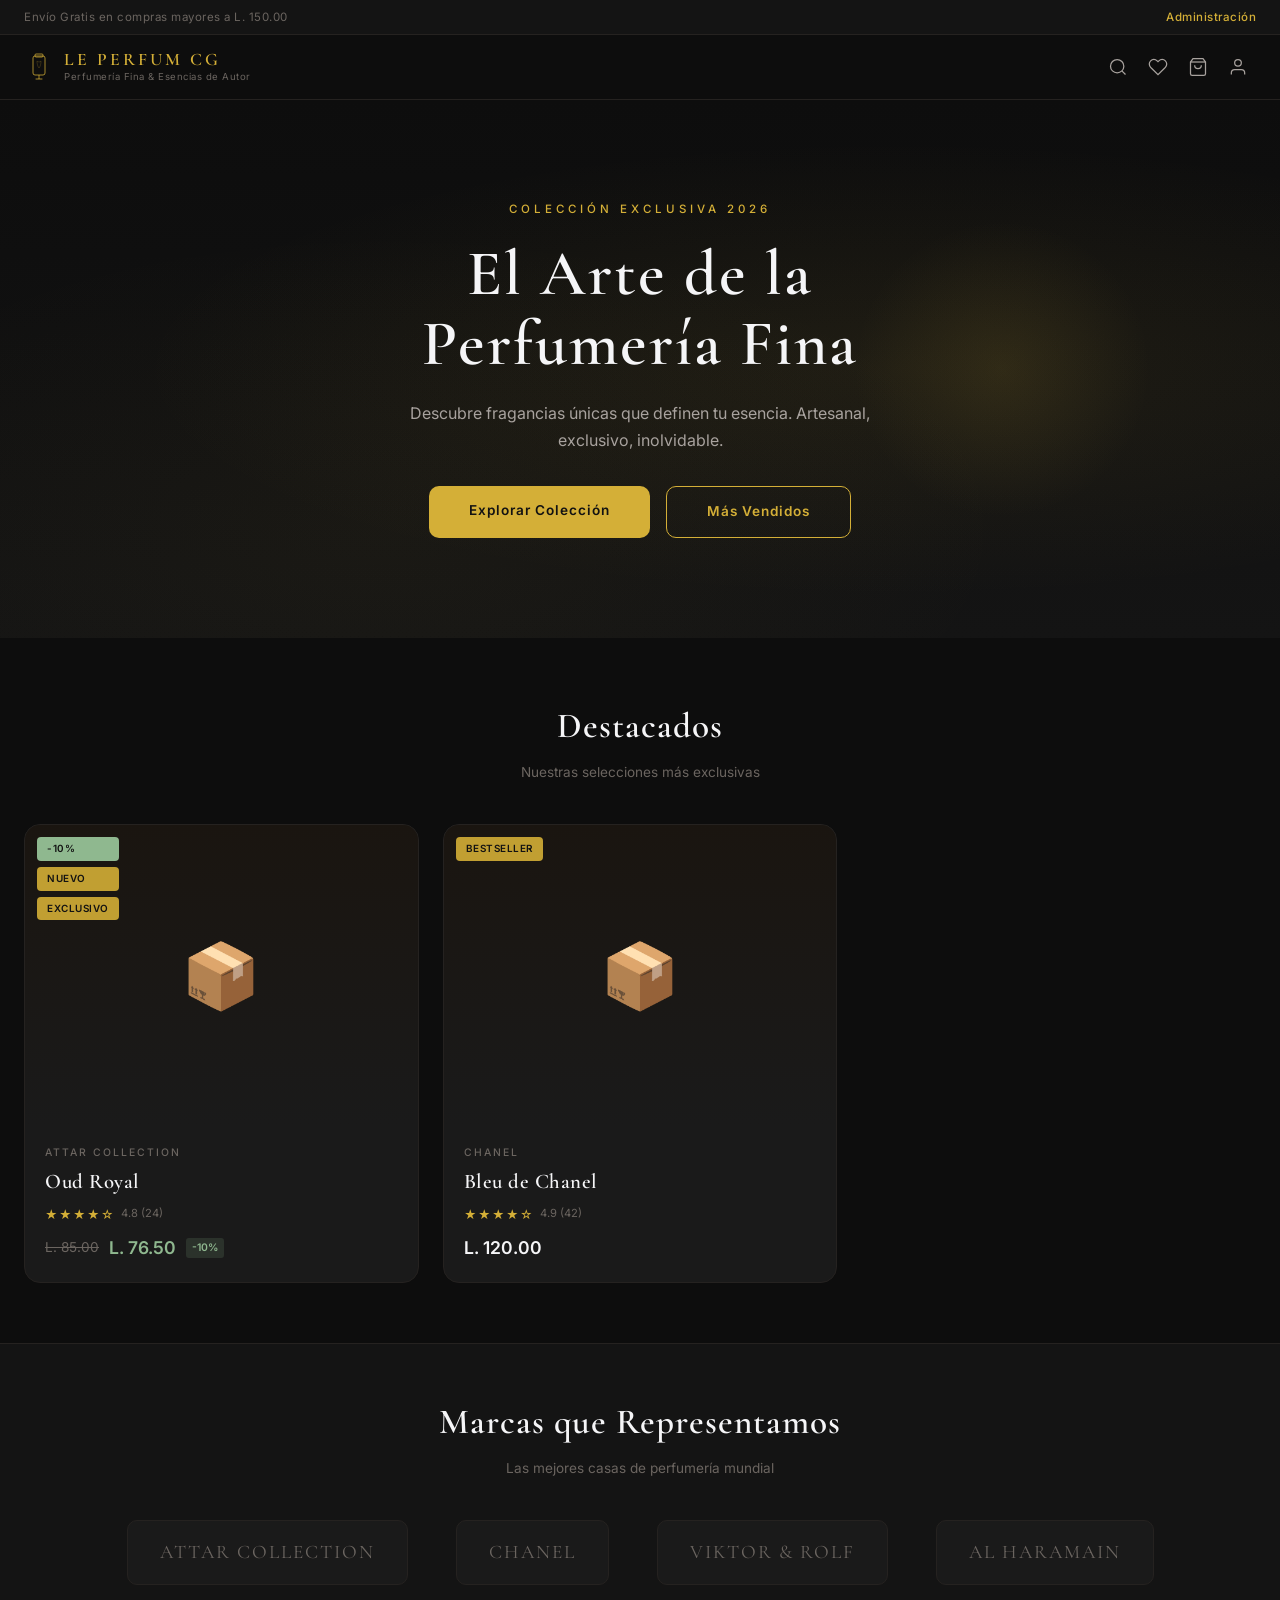
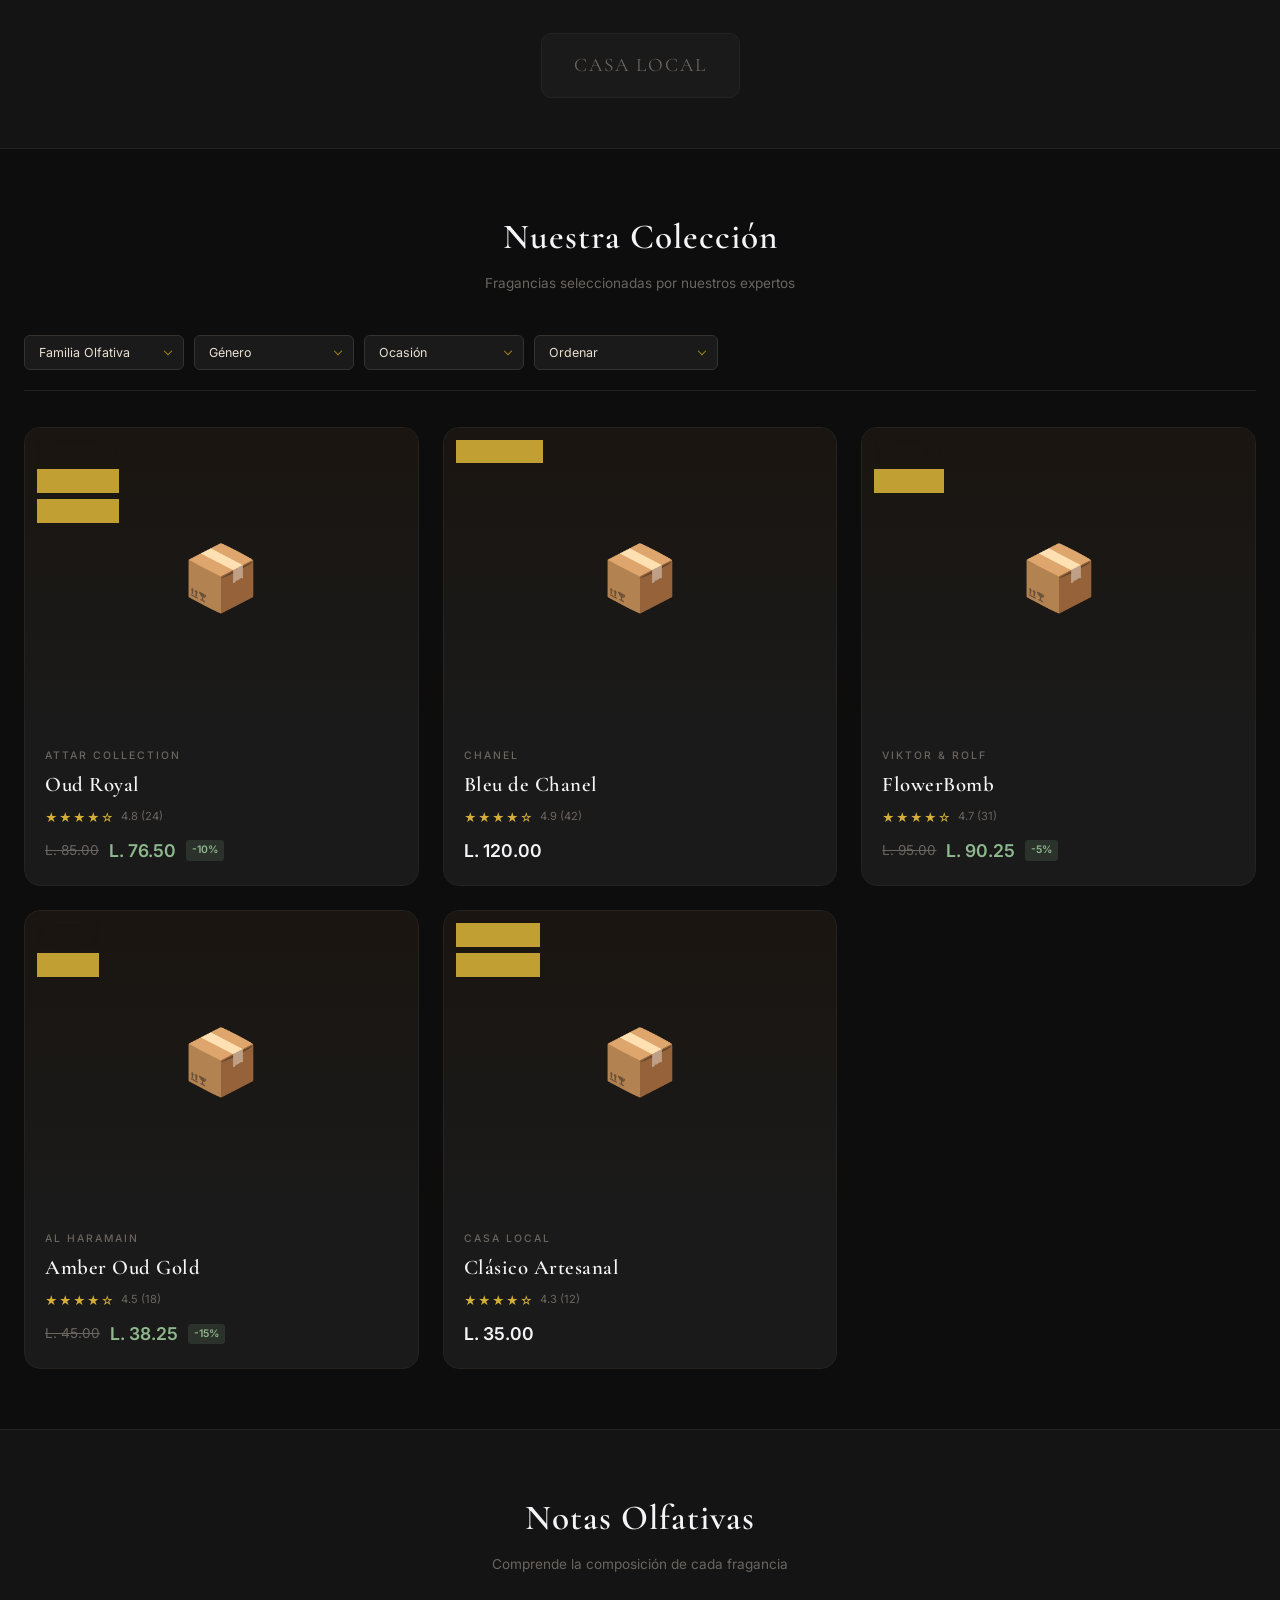
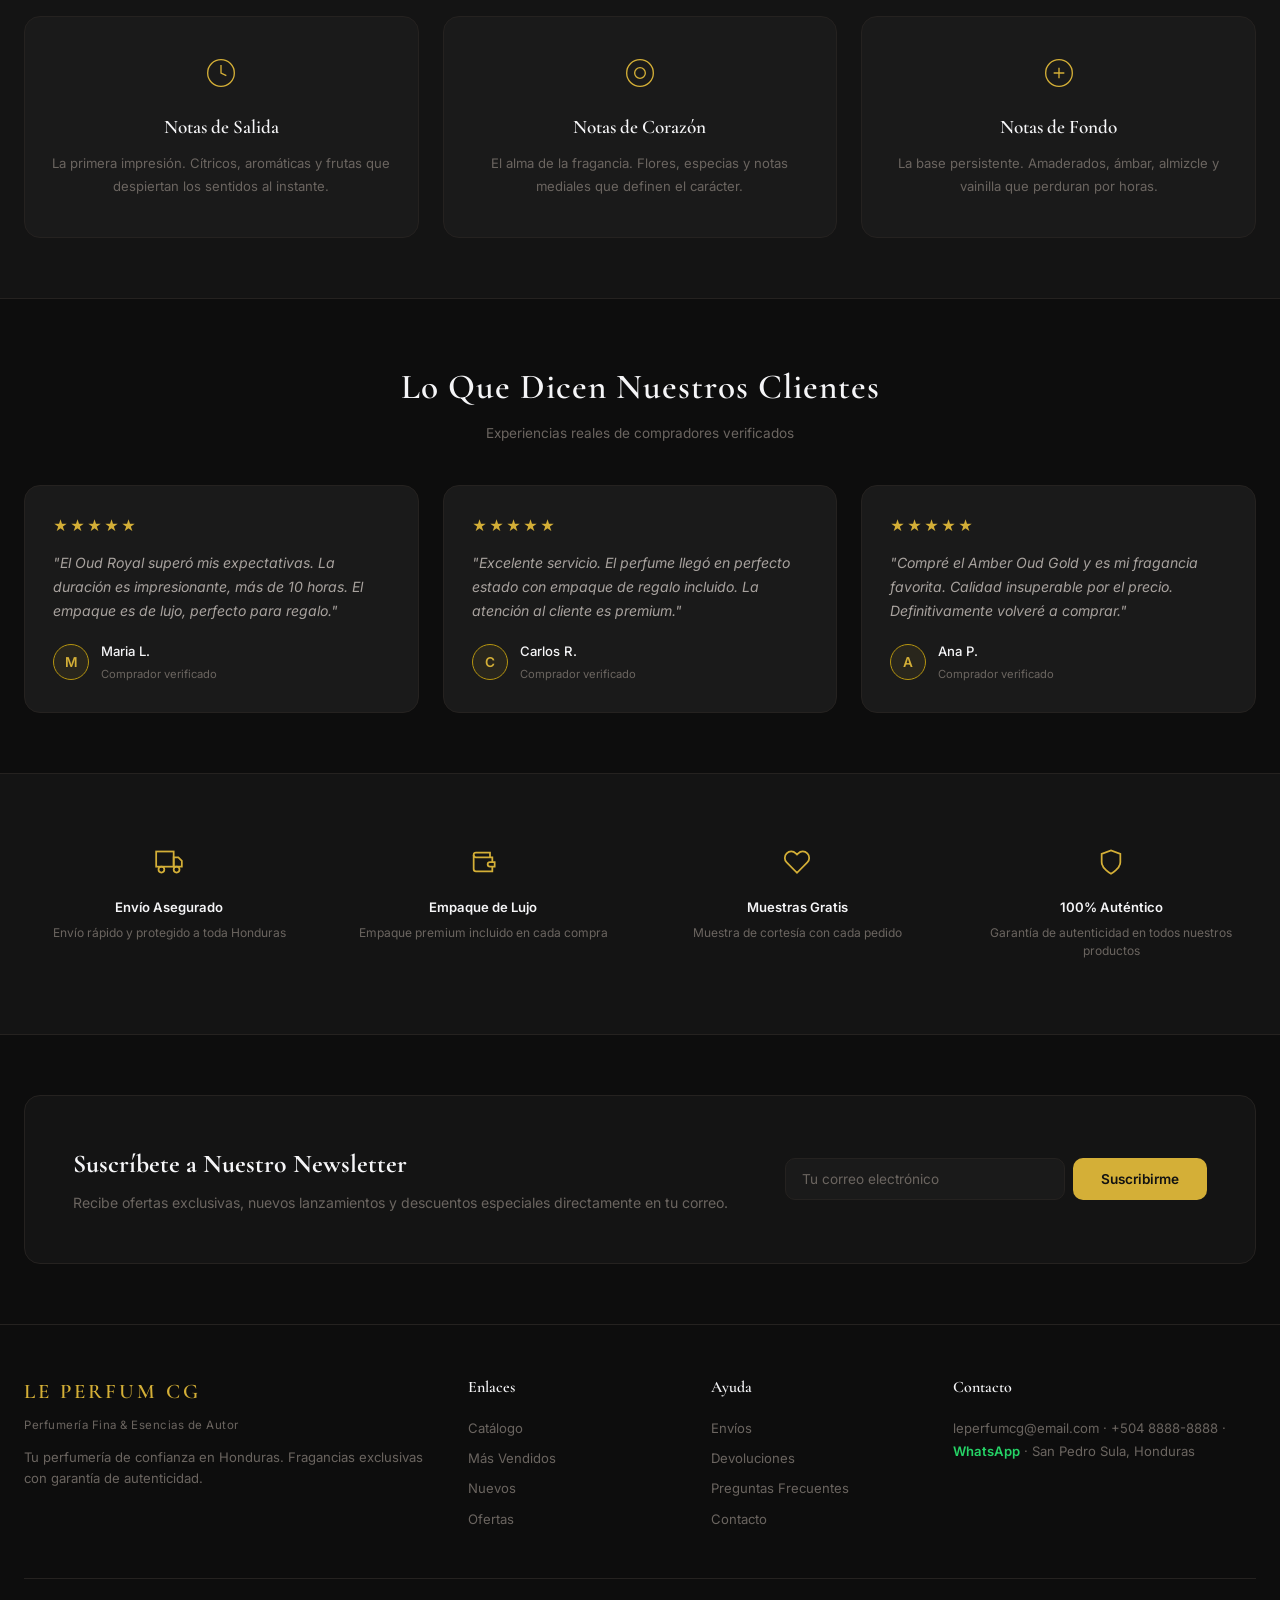
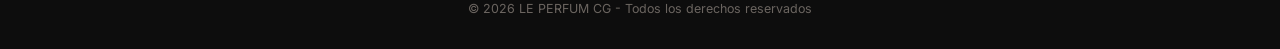
==== commit 6d1427af: "Remove categories system entirely - no emojis, no category filtering, perfume-only store" ====
--- a/index.html
+++ b/index.html
@@ -100,17 +100,6 @@
                 </div>
             </section>
 
-            <!-- Categories -->
-            <section class="categories-section" id="categoriesHome">
-                <div class="container">
-                    <div class="section-title-wrap">
-                        <h2 class="section-title">Explora por Categoría</h2>
-                        <p class="section-subtitle">Encuentra la fragancia perfecta para cada ocasión</p>
-                    </div>
-                    <div class="categories-grid" id="categoriesGrid"></div>
-                </div>
-            </section>
-
             <!-- Featured Products -->
             <section class="catalog-section" id="featuredSection">
                 <div class="container">
--- a/styles.css
+++ b/styles.css
@@ -407,8 +407,6 @@
    CATEGORIES HOME
    ======================================== */
 
-.categories-section { padding: 60px 0; overflow: hidden; }
-
 .section-title-wrap { text-align: center; margin-bottom: 40px; }
 
 .section-title {
@@ -421,25 +419,6 @@
 }
 
 .section-subtitle { font-size: 0.85rem; color: var(--text-muted); }
-
-.categories-grid { display: grid; grid-template-columns: repeat(auto-fill, minmax(180px, 1fr)); gap: 16px; }
-
-.category-card {
-    background: var(--bg-card);
-    border: 1px solid var(--border);
-    border-radius: var(--radius-lg);
-    padding: 32px 20px;
-    text-align: center;
-    cursor: pointer;
-    transition: all var(--transition);
-    text-decoration: none;
-    color: var(--text-primary);
-}
-
-.category-card:hover { border-color: var(--accent-dim); transform: translateY(-4px); box-shadow: 0 8px 24px rgba(0,0,0,0.3); }
-.category-card-icon { font-size: 2.5rem; margin-bottom: 12px; }
-.category-card-name { font-family: var(--font-serif); font-size: 1.1rem; font-weight: 600; }
-.category-card-count { font-size: 0.72rem; color: var(--text-muted); margin-top: 4px; }
 
 /* ========================================
    BRANDS
@@ -1218,9 +1197,6 @@
     .hero-desc { font-size: 0.85rem; }
     .hero-cta { padding: 12px 28px; font-size: 0.8rem; }
 
-    .categories-grid { grid-template-columns: repeat(2, 1fr); gap: 12px; }
-    .category-card { padding: 20px 16px; }
-
     .brands-marquee { gap: 16px; }
     .brand-item { padding: 12px 20px; font-size: 0.9rem; }
 
@@ -1279,10 +1255,6 @@
     .hero-actions { flex-direction: column; align-items: center; }
     .hero-cta, .hero-cta-outline { width: 100%; max-width: 280px; text-align: center; }
 
-    .categories-grid { grid-template-columns: 1fr 1fr; }
-    .category-card-icon { font-size: 1.8rem; }
-    .category-card-name { font-size: 0.9rem; }
-
     .filter-dropdowns { gap: 6px; }
     .filter-select { font-size: 0.68rem; padding: 7px 28px 7px 10px; }
 
